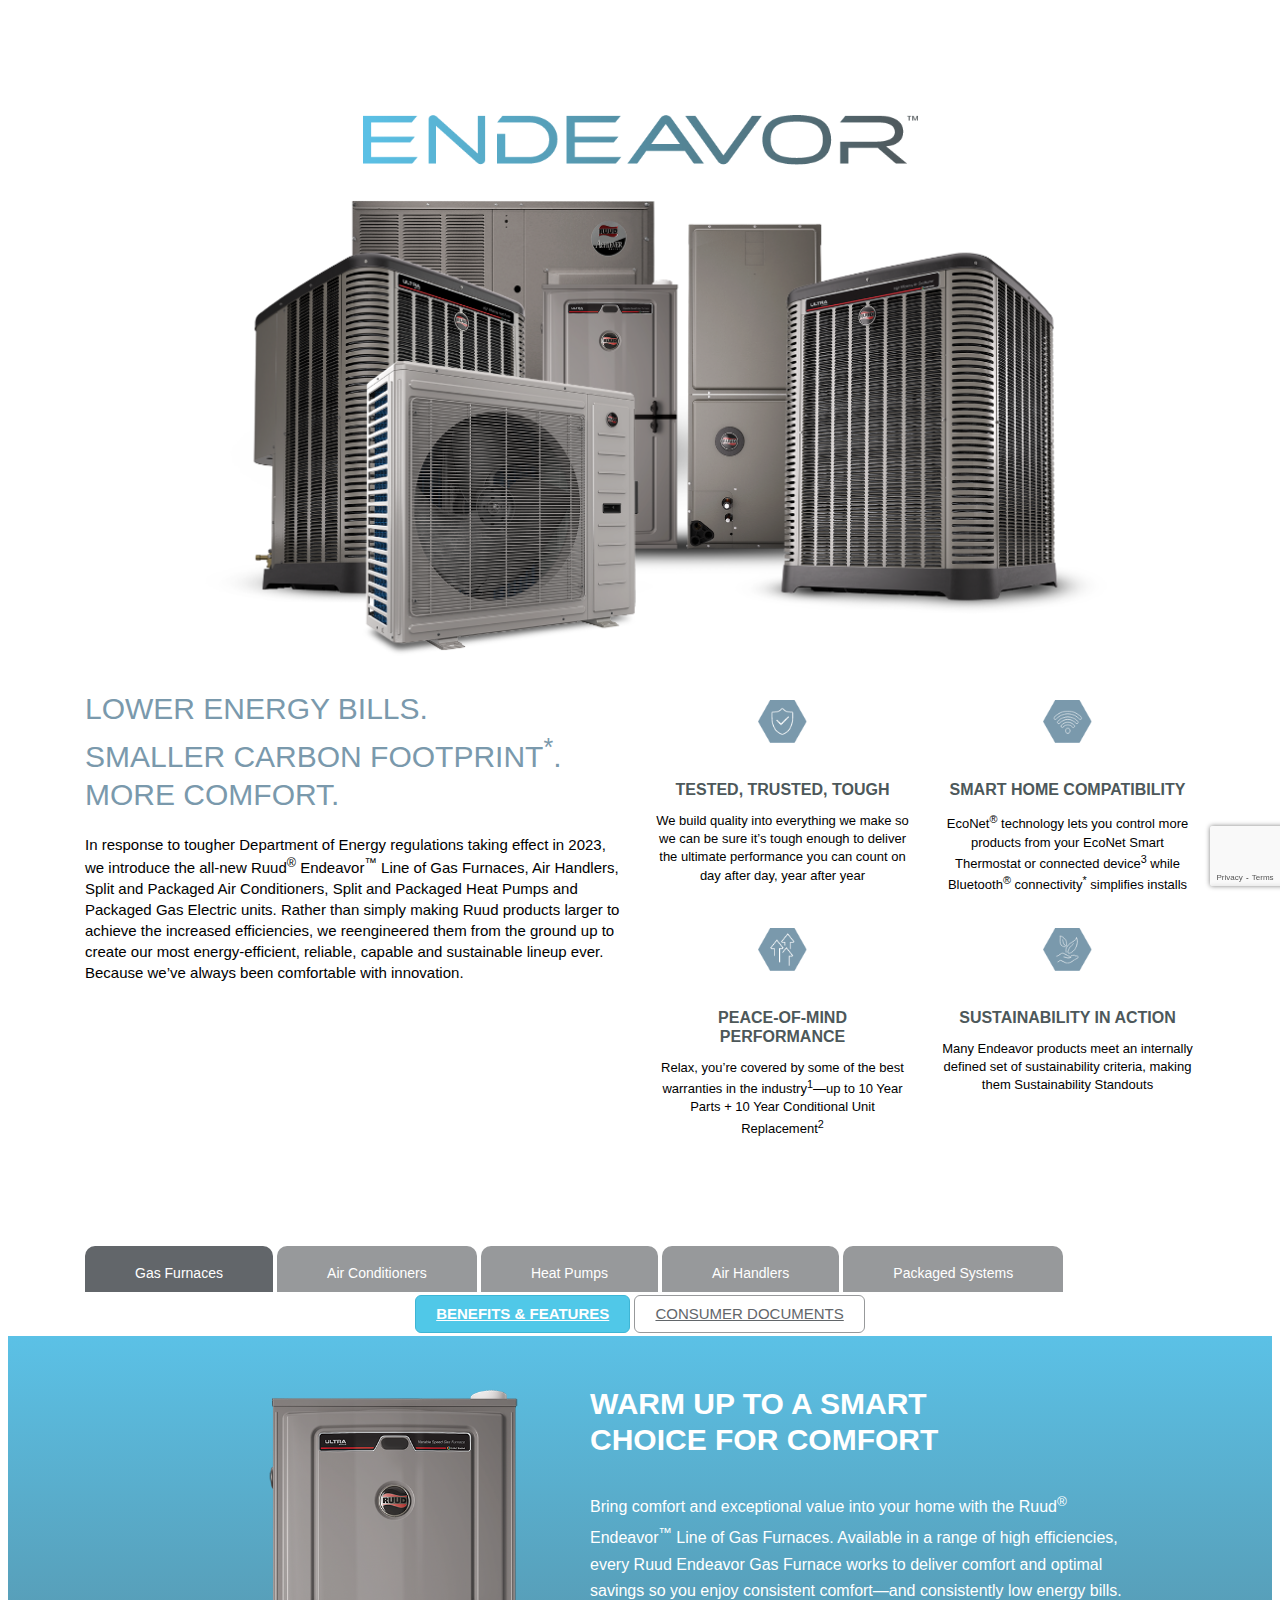
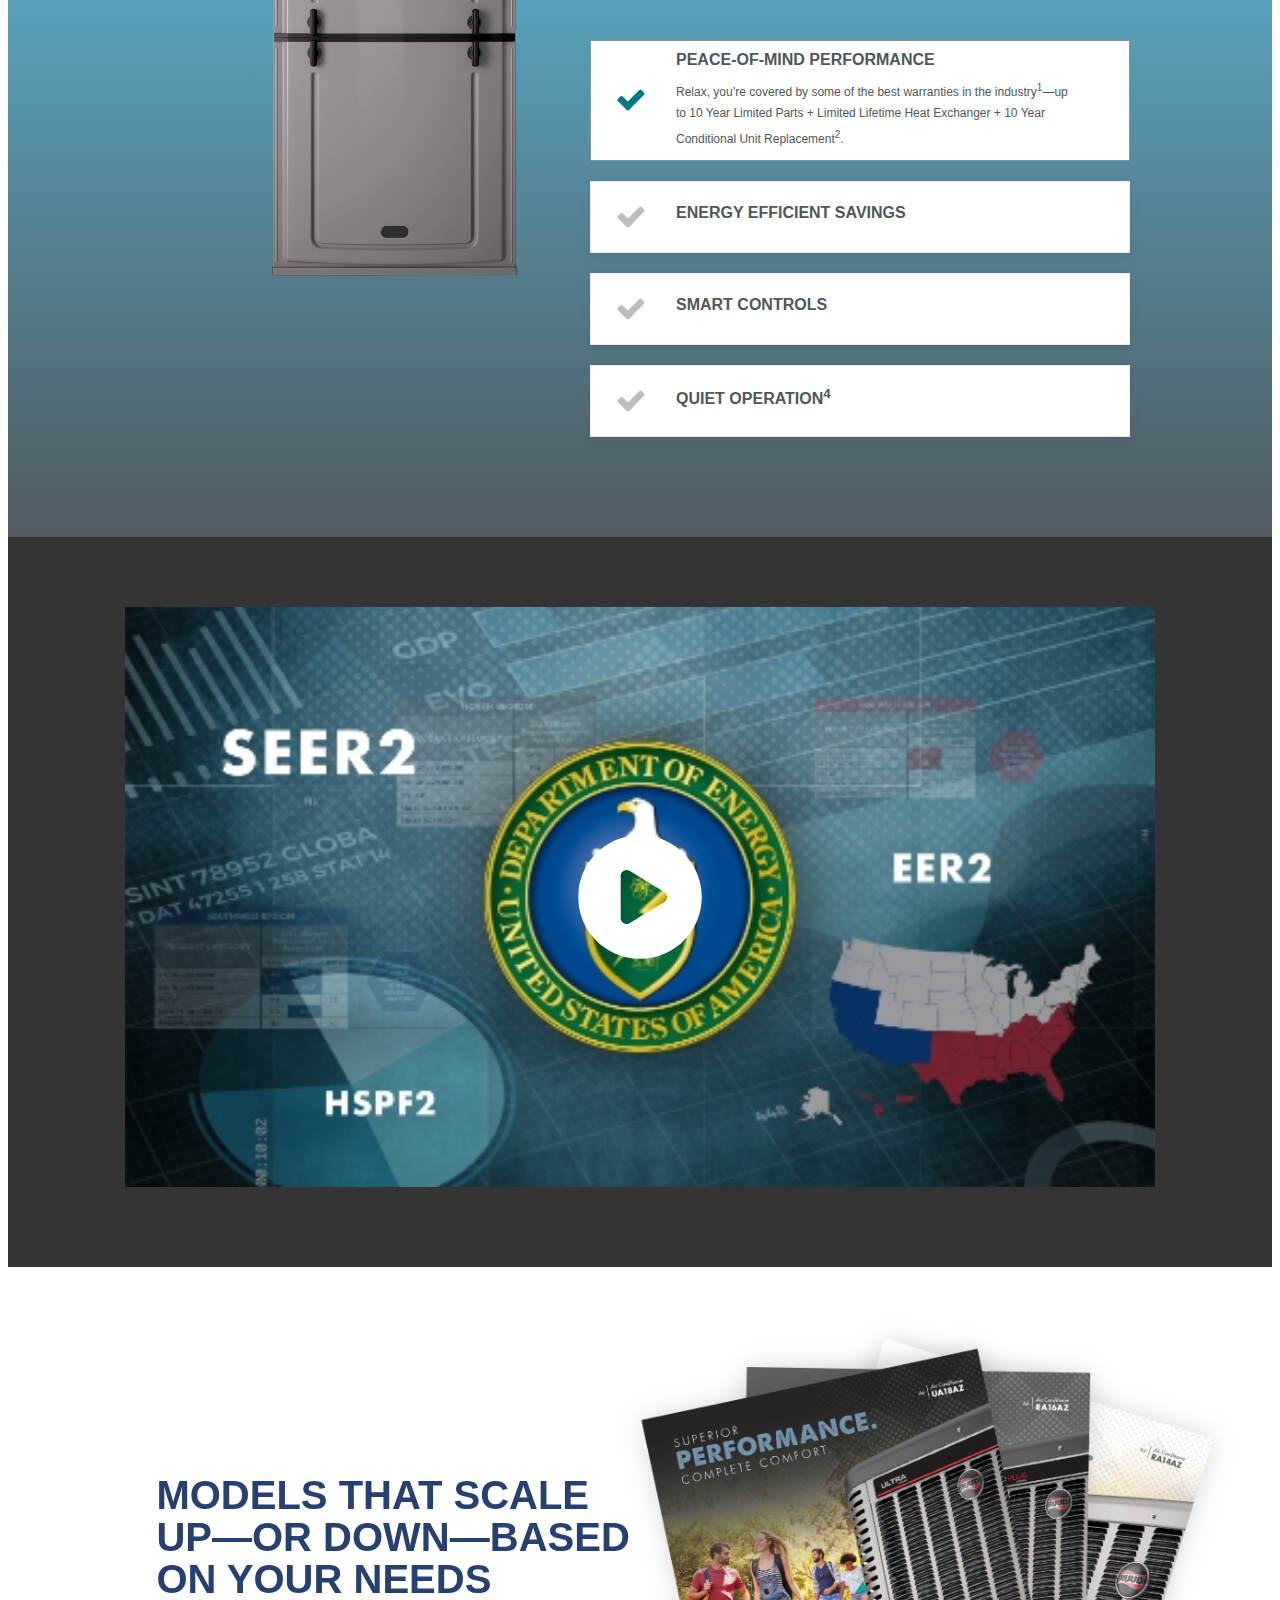
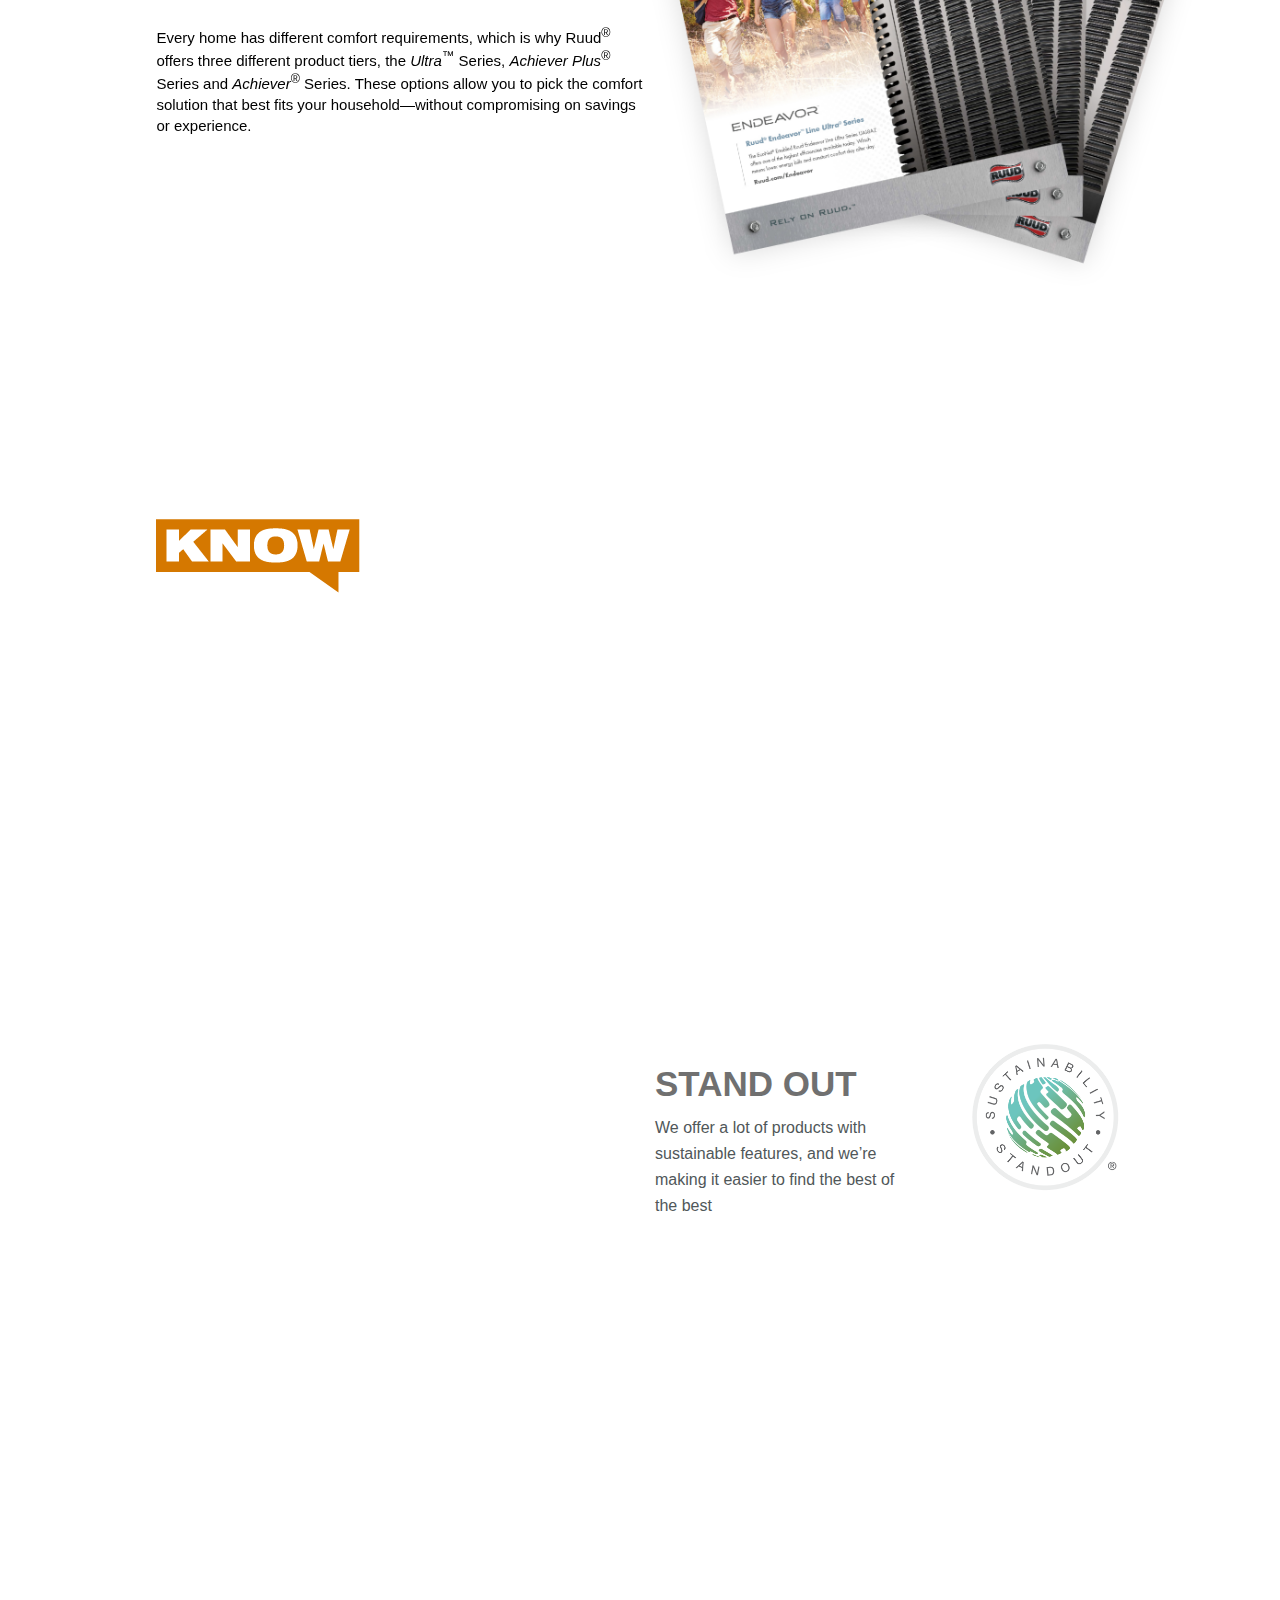
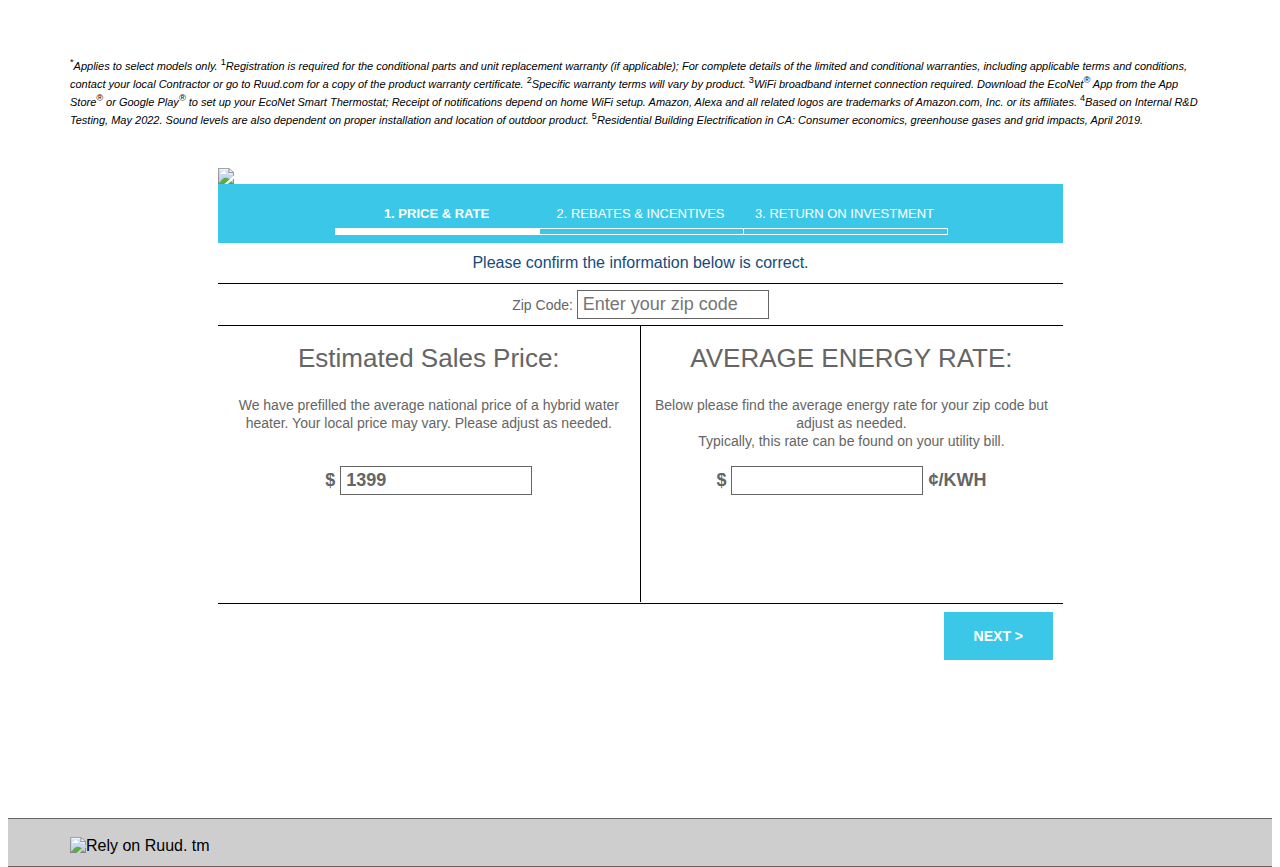
==== index.html @ ccd509d5 "refactor for github pages to render" ====
<!DOCTYPE html>
<html class="js svgclippaths webp webp-alpha webp-animation webp-lossless" lang="en-US"><head><meta http-equiv="Content-Type" content="text/html; charset=UTF-8"><meta http-equiv="origin-trial" content="[base64]">

<!--<link rel="dns-prefetch" href="https://media.rheem.com/">
<link rel="dns-prefetch" href="https://media.ruud.com/">-->
<link rel="stylesheet" id="wp-block-library-css" href="./Endeavor - Ruud_files/style.min.css" type="text/css" media="all">

<link rel="stylesheet" id="contact-form-7-css" href="./Endeavor - Ruud_files/styles.css" type="text/css" media="all">
<link rel="stylesheet" id="cf7_linkedlist-css" href="./Endeavor - Ruud_files/cf7-linkedlist.css" type="text/css" media="all">

<!--<link rel="stylesheet" id="ua-styles-css" href="./Endeavor - Ruud_files/ua-styles.css" type="text/css" media="all">-->
<!--<link rel="stylesheet" id="bootstrap-css" href="./Endeavor - Ruud_files/bootstrap.min.css" type="text/css" media="all">-->
<link rel="stylesheet" id="base-style-css" href="./Endeavor - Ruud_files/style(1).min.css" type="text/css" media="all">
<link rel="stylesheet" id="font-awesome-css" href="./Endeavor - Ruud_files/font-awesome.min.css" type="text/css" media="all">
<link rel="stylesheet" id="base-theme-css" href="./Endeavor - Ruud_files/theme.css" type="text/css" media="all">
<link rel="stylesheet" id="cf7cf-style-css" href="./Endeavor - Ruud_files/style.css" type="text/css" media="all">
<script async="" src="./Endeavor - Ruud_files/fbevents.js"></script><script type="text/javascript" async="" src="./Endeavor - Ruud_files/recaptcha__en.js" crossorigin="anonymous" integrity="sha384-0lJkOVHDy3ItYlCbUoEzThjP3hLhLYfEFPAkVOCxnJpb5K9Fllso+S8TRBILcfPo"></script><script async="" src="./Endeavor - Ruud_files/events.js"></script><script async="" src="./Endeavor - Ruud_files/roundtrip.js"></script><script type="text/javascript" async="" src="./Endeavor - Ruud_files/js"></script><script type="text/javascript" async="" src="./Endeavor - Ruud_files/user-activity.js"></script><script src="./Endeavor - Ruud_files/rules-p-HRtt02VLnRu_x.js" async=""></script><script src="./Endeavor - Ruud_files/quant.js" async="" type="text/javascript"></script><script async="" src="./Endeavor - Ruud_files/gtm.js"></script><script type="text/javascript" src="./Endeavor - Ruud_files/jquery-3.5.1.min.js" id="jquery-js"></script>

<script type="text/javascript" src="./Endeavor - Ruud_files/cf7-linkedlist.js" id="cf7_linkedlist-js"></script>
<script type="text/javascript" src="./Endeavor - Ruud_files/main.js" id="/main.js-js"></script> 

		<style type="text/css" id="wp-custom-css">
			/*
You can add your own CSS here.

Click the help icon above to learn more.
*/

.thumbnail-image.active img{
    max-width: 572px;
}
.thumbnail-video-link{
 height: 64px;
}

.thumbnail-image-link,
.thumbnail-video-link{
   height: 64px; 
    width: 64px; 
    position: relative;
}
.thumbnail-image-link img,
.thumbnail-video-link img{
    max-height: 100%;  
    max-width: 100%; 
    width: auto;
    height: auto;
    position: absolute;  
    top: 0;  
    bottom: 0;  
    left: 0;  
    right: 0;  
    margin: auto !important;

}

.thumbnail-video-link img:first-child{
z-index: 99
}

.modal-content{
padding: 10px !important;
}

.modal-content .clctr .btn-primary{
margin-bottom: 10px;
}		</style>


<body class="page-template page-template-pages page-template-template-content-only page-template-pagestemplate-content-only-php page page-id-5701 site-id-2">

<div id="wrapper">

    <script type="text/javascript" src="./Endeavor - Ruud_files/jquery-1.11.3.min.js" id="jquery-js"></script>
    <script src="./Endeavor - Ruud_files/owl.carousel.min.js"></script>
    <link media="all" rel="stylesheet" type="text/css" href="./Endeavor - Ruud_files/jquery.fancybox.css">
    <link media="all" rel="stylesheet" type="text/css" href="./Endeavor - Ruud_files/jquery.bxslider.css">
    <link media="all" rel="stylesheet" type="text/css" href="./Endeavor - Ruud_files/bootstrap-grid.min.css">
    <link rel="preconnect" href="https://fonts.googleapis.com/">
    <link rel="preconnect" href="https://fonts.gstatic.com/" crossorigin="">
    <link href="./Endeavor - Ruud_files/css2" rel="stylesheet">
    <link rel="stylesheet" href="./Endeavor - Ruud_files/jquery-ui.css">
    <script src="./Endeavor - Ruud_files/jquery-ui.js"></script>
    <script src="./Endeavor - Ruud_files/jquery.fancybox.min.js"></script>
    <script src="./Endeavor - Ruud_files/jquery.bxslider.min.js"></script>
    <script src="./Endeavor - Ruud_files/jquery.validate.min.js"></script>
    <script src="./Endeavor - Ruud_files/validation-rules.js"></script>
    <script src="./Endeavor - Ruud_files/jquery.fitvids.min.js"></script>
    <script>
       $(document).ready(function() {
         $('.tabsection .submenu').on('click', function(){
         $(this).next().slideToggle();
       return false;
     });



if ($(".video-container")[0]) {
$('.video-container').each(function() {
                   $(this).fitVids();
});
               }


               $("#proterratabs .rheem-tablinks").on('click', function() {
console.log("clicked tab");
                 var curTab = $("#proterratabs .rheem-tablinks.active");
                 var curTabContent = $("#proterratabs .rheemtabcontentpane.active");
                 var tabID = $(this).attr('id');
                 curTab.removeClass('active');
                 curTabContent.removeClass('active');
                 $('#content-' + tabID).addClass('active');
                 $(this).addClass('active');
                 var t = $(this).parent().find(".active").html();
                 $('.mobiletitle').html(t);

                 var green = $(this).hasClass("a1") || $(this).hasClass("a1") || $(this).hasClass("a2") || $(this).hasClass("a3") || $(this).hasClass("a4") || $(this).hasClass("a5");
                 var greenTheme = $('#proterratabs').hasClass("green-theme");
                 if (green == false) {
                   $('#proterratabs').addClass('green-theme');
}

else if (greenTheme == true) {
$('#proterratabs').removeClass('green-theme');
}

else {
}

return false;
});

               $('.innertabnav a').on('click', function() {
var $innerselected = $(this).attr('href');
                 $(this).parent().siblings().find("a.active").removeClass('active');
                 $(this).addClass('active');
                 $(this).parent().parent().next().find('.active').removeClass('active');
                 $(this).parent().parent().next().find($innerselected).addClass('active');
                 return false;
});

       $('#inner2 .panetitle').each( function() {
$(this).on('click', function(){
               var curPane = $('#inner2 .panetitle.open');
               var selPane = $(this);
               if ( selPane == curPane ) {
                   $(this).toggleClass('open');
}

else {
$(this).parent().find('.panetitle.open').removeClass('open');
                   $(this).addClass('open');
}
           });
       });


               //toggle the first panel open on each instance
               $('.panellist.clickable').each(function() {
$(this).find('li:first').addClass('active');
});

               $('.panellist.clickable .panel').click(function() {
$(this).siblings().removeClass('active');
                 $(this).toggleClass('active');
});

               $('#unmatched #support1').addClass('active');
               $('#plugplay #support1').addClass('active');
               $('#moresavings #support1').addClass('active');

               $('#unmatched .panellist li').on('click', function() {
$('#unmatched #baseimage').find('.active').removeClass('active');
                 var clickedon = $(this).attr('id');
                 if (clickedon == 'card1') {
                   $('#unmatched #support1').addClass('active');
}

if (clickedon == 'card3') {
$('#unmatched #support3').addClass('active');
}

if (clickedon == 'card4') {
$('#unmatched #support4').addClass('active');
}

if (clickedon == 'card5') {
$('#unmatched #support5').addClass('active');
}

if (clickedon == 'card7') {
$('#unmatched #support7').addClass('active');
}

if (clickedon == 'card9') {
$('#unmatched #support9').addClass('active');
}

if (clickedon == 'card11') {
$('#unmatched #support11').addClass('active');
}

               });

               $('#plugplay .panellist li').on('click', function() {
$('#plugplay #baseimage').find('.active').removeClass('active');
                 var clickedon = $(this).attr('id');
                 if (clickedon == 'card1') {
                   $('#plugplay #support1').addClass('active');
}

if (clickedon == 'card2') {
$('#plugplay #support2').addClass('active');
}

if (clickedon == 'card5') {
$('#plugplay #support5').addClass('active');
}

if (clickedon == 'card6') {
$('#plugplay #support6').addClass('active');
}

if (clickedon == 'card8') {
$('#plugplay #support8').addClass('active');
}

if (clickedon == 'card9') {
$('#plugplay #support9').addClass('active');
}

if (clickedon == 'card10') {
$('#plugplay #support10').addClass('active');
}

               });

               $('#moresavings .panellist li').on('click', function() {
$('#moresavings #baseimage').find('.active').removeClass('active');
                 var clickedon = $(this).attr('id');
                 if (clickedon == 'card1') {
                   $('#moresavings #support1').addClass('active');
}

if (clickedon == 'card2') {
$('#moresavings #support2').addClass('active');
}

if (clickedon == 'card6') {
$('#moresavings #support6').addClass('active');
}

if (clickedon == 'card7') {
$('#moresavings #support7').addClass('active');
}

if (clickedon == 'card9') {
$('#moresavings #support9').addClass('active');
}

if (clickedon == 'card11') {
$('#moresavings #support11').addClass('active');
}

if (clickedon == 'card12') {
$('#moresavings #support12').addClass('active');
}

if (clickedon == 'card13') {
$('#moresavings #support13').addClass('active');
}

               });

var owl = $('#knowledge .owl-carousel');
               owl.owlCarousel( {
animateOut: 'fadeOut',
                 animateIn: 'fadeIn',
                 center: true,
                 items: 1,
                 loop: false,
                 margin: 0,
                 dots: false,
                 nav: true,
                 mouseDrag: false
});

               $(".calc").dialog( {
dialogClass: "pi-calcmodal",
                 autoOpen: false,
                 width: 850,
                 height: 702,
                 show: {
                   duration: 300
},
hide: {
duration: 300
}
               });

               $('.openCalc').click(function() {
$('.calc').dialog('open');
                 $('.pi-calcmodal .ui-dialog-titlebar').hide();
                 $('.pi-calcmodal').css('z-index', '19999');
                 $('.modalBackground2').css('display', 'block');
                 $('.modalBackground2').css('z-index', '19998');
                 $('.ui-dialog').css('position', 'fixed');
                 $('.ui-dialog').css('top', '10%');
                 $('body').css('overflow', 'hidden');
                 $('body').css('height', '100%');
                 return false;
});

               $('.pi-calcmodal .pi-close-btn').click(function() {
$('.calc').dialog('close');
                 $('.modalBackground2').css('z-index', '120');
                 $('.modalBackground2').css('display', 'none');
                 $('body').css('overflow', 'visible');
                 $('body').css('height', 'inherit');
});
       });


    </script>
    <!-- START COPY -->
    <style>

    .panellist.clickable .panel.active .panelcontentholder span.inchmark, .panellist.clickable .panel.active .panelcontentholder span.inchmarks{display:inline!important;}
    .inchmark:after, .inchmarks:after{content:'\0022';}

       .fluid-width-video-wrapper {
width: 100%;
position: relative;
padding: 0;
}

.fluid-width-video-wrapper iframe, .fluid-width-video-wrapper object, .fluid-width-video-wrapper embed {
position: absolute;
top: 0;
left: 0;
width: 100%;
height: 100%;
}

.top-visual {
background: url(https://media.ruud.com/wp-content/uploads/sites/2/2022/09/Ruud_Endeavor_BG_2.png) no-repeat top right;
background-size: cover;
min-height: 375px;
overflow: visible !important;
}

.img-pattern {
position: absolute;
width: 100%;
height: 100%;
top: 0;
left: 0;
opacity: .1;
background: url(https://media.ruud.com/wp-content/uploads/sites/2/2022/09/Pattern_BG.png) no-repeat top left;
background-size: cover;
}

.top-visual .container {
position: relative;
}

.endeavor-logo {
margin: 0 auto;
display: block;
width: 50%;
}

.hero-image {
position: absolute;
width: 80%;
margin-left: 10%;
}

#steel-plate {
background: url(https://media.ruud.com/wp-content/uploads/sites/2/2022/09/steel_bg.png) no-repeat top left;
min-height: 302px;
background-size: contain;
padding: 70px 120px;
margin-top: 40px;
}

#steel-plate h2 {
font-family: "a_love_of_thunder", Arial, Helvetica, sans-serif;
text-align: center;
font-size: 40px;
line-height: 46px;
color: #343434;
margin-top: 5px;
}

#divider {
background: url(https://media.ruud.com/wp-content/uploads/sites/2/2020/04/ruudhybriddivider.jpg);
background-size: cover;
height: 11px;
}

#introsection {
padding: 200px 0 0;
       /*background: url(https://media.ruud.com/wp-content/uploads/sites/2/2020/04/ruudhybridintroback.jpg);*/
background-size: cover;
font-size: 15px;
line-height: 1.4;
}

#introsection h1 {
color: #7A99AC !important;
font-size: 30px;
line-height: 38px;
font-family: "a_love_of_thunder", Arial, Helvetica, sans-serif;
margin-top: 30px;
margin-bottom: 20px;
}

#introsection .block {
text-align: center;
padding-bottom: 20px;
font-size: 13px;
}

#introsection .block .img-block {
height: 80px;
}

#introsection .block .img-block img {
max-width: 50px;
}

#introsection .block h4 {
font-family: 'Roboto', sans-serif;
font-size: 16px;
font-weight: 700;
}

#introsection .blockrow {
margin-top: 40px;
}

#introsection .caption {
display: block;
font-size: 13px;
font-style: italic;
margin-top: 30px;
}

.submenu.btn {
display: block;
width: 100%;
}

@media only screen and (min-width: 768px) {
.submenu.btn {
display: none;
}
       }

#proterratabs {
background-position-y: 45px;
background-repeat: no-repeat;
position: relative;
padding-bottom: 45px;
}

#proterratabs .rheem-tab {
border-bottom-color: #EBF1F5;
}

#proterratabs .rheem-tablinks {
background-color: #97999B;
color: #fff;
border-top-left-radius: 10px;
border-top-right-radius: 10px;
font-size: 14px;
padding: 20px 50px 10px;
line-height: 1;
}

#proterratabs .rheem-tablinks:hover {
opacity: .8;
}

#proterratabs .rheem-tablinks img {
max-width: 150px;
display: inline-block;
vertical-align: middle;
margin-right: 10px;
margin-top: -2px;
}

#proterratabs .rheem-tablinks.active {
border-bottom: 2px solid transparent;
background-color: #62666A;
}

#proterratabs .rheem-tablinks.active:hover {
opacity: 1;
}
       /*#vantixtabs .rheem-tablinks.a2.active, #vantixtabs .vantix-tablinks.a3.active {background-color: #5F7F2C;}*/
#proterratabs .rheemtabcontentpane {
padding-top: 0px;
}

#proterratabs .innertabnav {
display: block;
width: 100%;
text-align: center;
line-height: 36px;
margin-block-end: 0;
margin-block-start: 0;
padding:0px;
}

#proterratabs:before {
content: "";
position: absolute;
top: 0;
left: 0;
width: 100%;
height: 45px;
background-image: url(https://media.ruud.com/wp-content/uploads/sites/2/2020/02/ruud-solution-back.jpg);
background-size: cover;
z-index: 0;
}

#proterratabs .innertabnav li a.active, #vantixtabs .innertabnav li a:hover {
color: #50c8e8 !important;
}

#proterratabs .innertabnav li {
display: inline-block;
vertical-align: middle;
margin-left: 0px;
margin-right: 0px;
padding: 3px 0;
}

#proterratabs .innertabnav li a {
display: block;
text-transform: uppercase;
color: #62666A;
width: 100%;
padding: 0 20px;
border-radius: 6px;
border: 1px solid #97999B;
background: #FFF;
}

#proterratabs .innertabnav li a.active {
color: #FFF !important;
font-weight: bold;
background-color: #50c8e8;
border: 1px solid #3eb5d4;
}

.tabsection {
margin-top: -45px;
}

.innertab .rightside .panel h2 {
font-family: 'Open Sans', sans-serif;
font-weight: 700;
font-size: 30px;
line-height: 36px;
color: #FFF;
}

.innertab .rightside .panel p {
color: #FFF;
padding-top: 15px;
padding-bottom: 30px;
font-family: 'Open Sans', sans-serif;
font-weight: 300;
font-size: 16px;
line-height: 26px;
}

.panellist .panelcontent .panelcontentholder p {
color: #4d585a;
font-size: 12px;
line-height: 21px;
padding-top: 0;
padding-bottom: 0;
}

.rheem-tab {
display: none;
}

.rheem-tab button {
font-family: RheemSansBold,Helvetica,Arial,sans-serif;
color: #97999b;
background-color: transparent;
border-top: none;
border-right: none;
border-left: none;
border-bottom: 2px solid transparent;
outline: 0;
padding: 14px 16px;
font-size: 17px;
border-radius: 0;
display: block;
width: 100%;
}

.tabsection .mobiletitle {
display: block;
margin: 0;
padding: 20px 15px 0;
border-bottom: 1px solid #ccc;
color:#fff;
}

.rheemtabcontents .rheemtabcontentpane.active {
display: block;
}

.innertabwrapper {
padding-top: 50px;
}

.submenu.btn {
display: block;
width: 100%;
}

@media only screen and (min-width: 768px) {
.rheem-tab {
display: inline!important;
}

.rheem-tab button {
display: inline-block;
width: auto;
}

.tabsection .mobiletitle {
display: none!important;
}

.submenu.btn {
display: none;
}
       }

#proterratabs.lazy-background.visible {
position: relative;
overflow: visible;
margin-top: 120px;
padding-bottom: 60px;
background-image: linear-gradient(180deg, rgba(91,193,230,1) 0%, rgba(80,86,89,1) 100%);
background-size: contain;
}

@media (max-width: 1924px) {
#proterratabs.lazy-background.visible {
  background-size: auto !important;
}
       }

#proterratabs.lazy-background.visible.green-theme {
  background-image: linear-gradient(180deg, rgba(79,134,142,1) 0%, rgba(80,86,89,1) 100%);
}

.texture {
  position: absolute;
  top: 45px;
  left: 0;
  width: 100%;
  height: calc(100% - 45px);
  opacity: .2;
  overflow: hidden;
  z-index: 0;
  background-size: cover;
}

.texture img {
  width: 100%;
  height: auto;
}

.rheemtabcontents .rheemtabcontentpane {
  display: none;
  padding: 20px 15px;
  border: none;
}

@media (max-width: 768px) {
  #proterratabs .innertabnav {
    display: flex;
    width: 100%;
    text-align: center;
    line-height: 45px;
  }

  #proterratabs .innertabnav li {
    display: inline-block;
    vertical-align: middle;
    margin-left: 0;
    margin-right: 20px;
  }

  #proterratabs .innertabnav li a {
    color: #FFF;
  }

  #proterratabs .innertabnav li a.active, #proterratabs .innertabnav li a:hover {
    color: #50c8e8;
    text-decoration: none;
  }
}

#proterratabs.green-theme .innertabnav li a.active, #proterratabs .innertabnav li a:hover {
  color: #50c8e8;
}

.innertab {
  display: none;
}
       /*.innertab .col-8 {min-height: 750px;}*/
.innertab.active {
  display: block;
}

.innertabwrapper {
  padding-top: 50px;
}

.tabheader {
  color: #fff;
  border-bottom: 1px solid #D1D1D1;
  margin-top: 20px;
  margin-bottom: 20px;
}

.tabheader h3 {
  color: #264072;
}

.accordion .panetitle {
  position: relative;
  padding: 0px 0px 0px 0px;
  border-bottom: none;
  margin-bottom: 0px;
}

.accordion .panetitle h4 {
  color: #264072;
  font-size: 16px;
  margin-left: 20px;
}

.accordion .panetitle:after {
  display: none;
}

.accordion .panetitle:before {
  -webkit-transition: all 300ms ease;
  -moz-transition: all 300ms ease;
  transition: all 300ms ease;
  content: "";
  font-family: FontAwesome;
  color: #fff;
  position: absolute;
  top: -10px;
  left: 0px;
  font-size: 20px;
  line-height: 35px;
}

.accordion .panetitle.open:before {
  -ms-transform: rotate(180deg);
  -webkit-transform: rotate(180deg);
  transform: rotate(180deg);
}

.accordion .panecontent {
  display: none;
}

.accordion .panetitle.open .panecontent {
  display: block !important;
}

.accordion .panecontent {
  padding-top: 0px;
  padding-bottom: 0px;
  margin-bottom: 30px;
  color: #fff;
}

.accordion .panecontent h4 {
  color: #264072;
  font-size: 16px;
  margin-top: 20px;
  margin-bottom: 10px;
}

.accordion .panecontent ul {
  padding-left: 20px;
}

.accordion .panecontent li {
  display: flex;
  width: 100%;
  line-height: 50px;
  align-items: center;
  padding: 4px 5px;
  margin-bottom: 2px;
  background-color: rgba(255,255,255,.1);
}

.accordion .panecontent li:nth-of-type(odd) {
  background-color: rgba(255,255,255,.2);
}

.accordion .panecontent li:hover {
  background-color: rgba(255,255,255,.4);
}

.accordion .panecontent img {
  width: 24px;
  height: 24px;
  margin-right: 10px;
}

.accordion .panecontent li span {
  display: block;
  width: 70%;
  height: 50px;
}

.accordion .panecontent li a {
  display: block;
  float: right;
  width: 20%;
  height: 50px;
  color: #264072;
  text-align: right;
}

#inner2 .accordion {
       /*max-height: 600px;*/
  overflow: auto;
}

#baseimage {
  float: right;
  margin-right: 40px;
  display: block;
  position: relative;
  transform-origin: center top;
}

#baseimage .supportimage {
  position: absolute;
  display: none;
}

#baseimage .supportimage.active {
  display: block;
}

#baseimage-ah {
  display: block;
  text-align: center;
}

#baseimage-ah .supportimage {
  position: absolute;
  display: none;
}

#baseimage-ah .supportimage.active {
  display: block;
}

#baseimage-ps {
  display: block;
  text-align: center;
}

#baseimage-ps .supportimage {
  position: absolute;
  display: none;
}

#baseimage-ps .supportimage.active {
  display: block;
}

#noboostbaseimage {
  display: block;
  text-align: center;
}

#noboostbaseimage .supportimage {
  position: absolute;
  display: none;
}

#noboostbaseimage .supportimage.active {
  display: block;
}

#noboostbaseimage {
  display: block;
  text-align: center;
}

#noboostbaseimage .supportimage {
  position: absolute;
  display: none;
}

#noboostbaseimage .supportimage.active {
  display: block;
}

#support1, #support4, #support5 {
  bottom: 225px;
  left: 40px;
}

#support3, #support7 {
  bottom: 150px;
  left: 60px;
}

#support2 {
  bottom: 150px;
  left: 35px;
}

#support6 {
  bottom: 95px;
  left: 5px;
}

#baseimage #support1, #baseimage #support4, #baseimage #support5 {
  bottom: 185px;
  left: 40px;
}

#baseimage #support3, #baseimage #support7 {
  bottom: 110px;
  left: 60px;
}

#baseimage #support2 {
  bottom: 110px;
  left: 35px;
}

#baseimage #support6 {
  bottom: 55px;
  left: 5px;
}

.orange-bg {
  background-color: #D57800 !important;
  border-color: #D57800;
}

.green-bg {
  background-color: #827A04 !important;
}

#DYK {
  background-image: url(https://media.ruud.com/wp-content/uploads/sites/2/2020/02/ruud-solution-back.jpg);
  background-size: cover;
  color: #fff;
  font-size: 20px;
  line-height: 1.3;
  padding-bottom: 40px;
}

#DYK h2 {
  font-family: 'Roboto', sans-serif;
  font-size: 40px;
  color: #fff;
  margin-top: 50px;
  margin-bottom: 20px;
  font-weight: 700;
}

#DYK p {
  font-family: 'Roboto', sans-serif;
  font-weight: 400;
  font-size: 28px;
  padding-right: 10%;
  padding-bottom: 40px;
}

#DYK img {
  display: none;
  margin: 0 auto;
}

#easyrow {
  position: relative;
}

#easyrow .container {
  position: relative;
  z-index: 1;
}

#easyrow {
  background: url('https://media.ruud.com/media/uploads/iat/sites/36/2022/08/vent_background.jpg');
  background-position: top center;
  background-size: cover;
  width: 100%;
  height: auto;
       /*min-height: 840px;*/
}

#endeavor-broch .imagewrapper {
  margin-left: -150px;
}

#endeavor-broch .imagewrapper img {
  max-width: 110%;
  height: auto;
  margin: 5% -20px 0 0;
  display: block;
}

#easy {
  background-color: transparent;
  text-align: left;
  padding: 80px 11.25%;
  border-radius: 10px;
  margin: 20% 0;
}

#easy h2 {
  font-size: 40px;
  line-height: 42px;
  color: #264072;
  padding-bottom: 10px;
}

#bottompromos {
  font-size: 13px;
}

#bottompromos .promorow .rightside .panel, #bottompromos .promorow .leftside .panel {
  height: 548px;
  background-repeat: no-repeat;
  border-radius: 10px;
}

#bottompromos .promorow .rightside .panel .wrap {
  padding: 60px 40px 100px 40px;
  text-align: center;
}

#bottompromos .promorow .rightside .panel .wrap p,
       #fullPanel .panel .wrap p {
  font-family: 'Open Sans', sans-serif;
  font-weight: 300;
  color: #505759;
  font-size: 16px;
  line-height: 26px;
  text-align: left;
  width: 50%;
  margin: 0 0 30px;
}

#bottompromos .promorow .rightside .panel .wrap h2,
       #addsavings #fullPanel h2 {
  font-family: 'Open Sans', sans-serif;
  font-weight: 300;
  color: #FFF;
  font-size: 35px;
  margin-top: 24px;
  margin-bottom: 15px;
  text-align: left;
  text-transform: uppercase;
}

#bottompromos .promorow .rightside .panel .wrap h2 strong,
       #fullPanel .panel .wrap h2 strong {
  display: inline-block;
  font-family: 'Open Sans', sans-serif;
  font-weight: 700;
  color: #fff;
  margin-top: 5px;
}

#bottompromos .promorow .leftside .panel .wrap {
  padding: 80px 40px 100px 40px;
  text-align: center;
}

#bottompromos .promorow .rightside .panel .wrap p {
  width: 55%;
  margin: 20px 0 0;
}

#bottompromos .promorow .leftside .panel .wrap p {
  font-family: 'Open Sans', sans-serif;
  font-weight: 300;
  color: #FFF;
  font-size: 16px;
  line-height: 26px;
  text-align: center;
  width: 100%;
  margin: 0 0 30px;
}

#bottompromos .promorow .leftside .panel .wrap h2 {
  font-family: "a_love_of_thunder", Arial, Helvetica, sans-serif;
  color: #FFF;
  font-size: 28px;
  margin-top: 20px;
}

#bottompromos .btn.btn-primary {
  font-family: 'Open Sans', sans-serif;
  font-weight: 700;
  font-size: 13px;
  line-height: 26px;
  color: #FFF;
  text-transform: uppercase;
  margin-top: 20px;
  background: #505759;
  border-color: #505759;
  width: 140px;
  height: 32px;
  border-radius: 5px;
  display: block;
  text-align: center;
  padding: 3px 10px;
}

#unmatched, #moresavings {
  padding: 100px 0px;
  background: rgb(1, 185, 199);
  background: linear-gradient(0deg, rgba(1, 185, 199, 1) 0%, rgba(56, 217, 228, 1) 30%, rgba(1, 122, 136, 1) 100%);
}

#plugplay {
  padding: 100px 0px;
  background: rgb(128, 237, 252);
}

#unmatched .leftside, #moresavings.leftside {
  text-align: center;
}

#plugplay .rightside {
  text-align: right;
}

#unmatched .rightside, #plugplay .leftside, #moresavings .rightside {
  color: #fff;
}

#unmatched .rightside h2, #plugplay .leftside h2, #moresavings .rightside h2 {
  color: #fff;
  font-size: 40px;
  line-height: 1;
}

.panellist li {
  background-color: #fff;
  color: #63666a;
  padding: 10px 15px;
}
.panel img{
  max-width: 100%;
  height: auto;
}

.panellist .panel .panelcontent h5 {
  margin-bottom: 0px;
}

.panellist .panel p {
  margin-top: 8px;
}

#baseimage {
  display: inline-block;
  position: relative;
}

#baseimage .supportimage {
  position: absolute;
  display: none;
}

#baseimage .supportimage.active {
  display: block;
}

#unmatched #support1,
       #unmatched #support3,
       #unmatched #support7 {
  bottom: 150px;
  left: -70px;
}

#unmatched #support4,
       #unmatched #support5,
       #unmatched #support9,
       #unmatched #support11 {
  bottom: -30px;
  left: -70px;
}

#plugplay #support1,
       #plugplay #support2,
       #plugplay #support8 {
  bottom: 150px;
  left: -70px;
}

#plugplay #support5,
       #plugplay #support6,
       #plugplay #support9,
       #plugplay #support10 {
  bottom: -30px;
  left: -70px;
}

#moresavings #support1,
       #moresavings #support2,
       #moresavings #support9,
       #moresavings #support11 {
  bottom: 150px;
  left: -70px;
}

#moresavings #support6,
       #moresavings #support7,
       #moresavings #support12,
       #moresavings #support13 {
  bottom: -30px;
  left: -70px;
}
       /*      PANELS & CARDS CSS      */
.panel {
  position: relative;
  margin-bottom: 30px;
  background-color: transparent;
  border: none;
  -webkit-box-shadow: none;
  box-shadow: none;
}

.panel.defaultpad {
  padding: 90px 40px 20px 40px;
}

@media only screen and (min-width: 1200px) {
  .panel {
    margin-bottom: 0px;
  }
}

.panel ol {
  list-style: none;
  counter-reset: li;
  padding-left: 10px;
}

.panel ol li {
  counter-increment: li;
  padding-bottom: 24px;
}

.panel ol li:before {
  content: "."counter(li);
  color: #e70033;
  display: inline-block;
  width: 1em;
  margin-left: -1.5em;
  margin-right: 0.5em;
  text-align: right;
  direction: rtl;
}

.panel ol li ol li {
  padding-bottom: 0px;
}

.panel ol li ol li:before {
  content: "."counter(li, lower-roman);
  margin-left: -1em;
}

.panel ul {
  list-style: none;
}

.panel ul li {
  padding-bottom: 24px;
}

.panel ul li:before {
  content: '\2022';
  color: #e70033;
  display: inline-block;
  width: 1em;
  margin-left: -1em;
}

.panel ul li ul li {
  padding-bottom: 0px;
}

.panel ul li ul li:before {
  content: ' \25E6';
  color: #e70033;
  font-size: 23px;
  display: inline-block;
  vertical-align: bottom;
  width: 12px;
  margin-left: -10px;
  line-height: 18px;
}

.panel ul.list {
  list-style: none;
}

.panel ul.list li {
  padding-bottom: 0px;
}

.panel ul.list li:before {
  display: none;
}

.panellist {
  padding-left: 0px;
  counter-reset: section;
  list-style-type: none;
}

.panellist .panel {
  display: table;
  width: 100%;
  box-sizing: border-box;
  border: solid 1px #ebebec;
  padding: 10px 15px;
  margin-bottom: 20px;
  box-shadow: 0px 3px 10px 0px rgba(0, 0, 0, 0.08);
}

.panellist .panel:before {
  content: none;
}

.panellist .panel p {
  margin-bottom: 0px;
}

.panellist .panel .panelcontent {
  display: table-cell;
  vertical-align: middle;
  padding-left: 20px;
  padding-right: 40px;
}

.panellist .panel .panelcontent h5 {
  margin-bottom: 8px;
}

.panellist .panel .panelicon {
  width: 50px;
  display: table-cell;
  vertical-align: middle;
}

.panellist .panel .panelicon .iconholder {
  width: 50px;
  height: 50px;
  text-align: center;
}

.panellist.clickable .panel {
  cursor: pointer;
  -webkit-transition: all 300ms ease;
  -moz-transition: all 300ms ease;
  transition: all 300ms ease;
}

.panellist.clickable .panel:hover {
  -ms-transform: scale(1.05);
  -webkit-transform: scale(1.05);
  transform: scale(1.05);
}

.panellist.clickable .panel .panelcontentholder {
  -webkit-transition: opacity 300ms ease;
  -moz-transition: opacity 300ms ease;
  transition: opacity 300ms ease;
  -moz-transition-delay: 100ms;
  -webkit-transition-delay: 100ms;
  transition-delay: 100ms;
  opacity: 0;
  font-size: 13px;
}

.panellist.clickable .panel .panelcontentholder span {
  display: none;
}

.panellist.clickable .panel.active {
  box-shadow: none;
}

.panellist.clickable .panel.active:hover {
  cursor: default;
  -ms-transform: scale(1);
  -webkit-transform: scale(1);
  transform: scale(1);
}

.panellist.clickable .panel.active .panelcontentholder {
  opacity: 1;
}

.panellist.clickable .panel.active .panelcontentholder span {
  display: block;
}

.panellist.clickable.lightblue .panel.active {
  border-color: #7A99AC;
}

.panellist.checkmarks.lightblue svg {
  fill: #bdbdbd;
}

.panellist.clickable.checkmarks.lightblue .panel.active svg {
  fill: #007987;
}

.owl-carousel {
  -webkit-tap-highlight-color: transparent;
  position: relative;
  display: none;
  width: 100%;
  z-index: 1;
}

.owl-carousel .owl-item {
  -webkit-tap-highlight-color: transparent;
  position: relative;
}

.owl-carousel .owl-stage {
  position: relative;
  -ms-touch-action: pan-Y;
  -moz-backface-visibility: hidden;
}

.owl-carousel .owl-stage:after {
  content: ".";
  display: block;
  clear: both;
  visibility: hidden;
  line-height: 0;
  height: 0;
}

.owl-carousel .owl-stage-outer {
  position: relative;
  overflow: hidden;
  -webkit-transform: translate3d(0, 0, 0);
}

.owl-carousel .owl-item,
       .owl-carousel .owl-wrapper {
  -webkit-backface-visibility: hidden;
  -moz-backface-visibility: hidden;
  -ms-backface-visibility: hidden;
  -webkit-transform: translate3d(0, 0, 0);
  -moz-transform: translate3d(0, 0, 0);
  -ms-transform: translate3d(0, 0, 0);
}

.owl-carousel .owl-item {
  min-height: 1px;
  float: left;
  -webkit-backface-visibility: hidden;
  -webkit-touch-callout: none;
}

.owl-carousel .owl-item p {
  margin-bottom: 0px;
}

.owl-carousel .owl-item img {
  display: block;
}

.owl-carousel .owl-dots.disabled,
       .owl-carousel .owl-nav.disabled {
  display: none;
}

.no-js .owl-carousel {
  display: block;
}

.owl-carousel.owl-loaded {
  display: block;
}

.owl-carousel .owl-dot {
  cursor: pointer;
  cursor: hand;
  -webkit-user-select: none;
  -khtml-user-select: none;
  -moz-user-select: none;
  -ms-user-select: none;
  user-select: none;
}

.owl-carousel .owl-nav .owl-next,
       .owl-carousel .owl-nav .owl-prev {
  cursor: pointer;
  cursor: hand;
  -webkit-user-select: none;
  -khtml-user-select: none;
  -moz-user-select: none;
  -ms-user-select: none;
  user-select: none;
}

.owl-carousel.owl-loading {
  opacity: 0;
  display: block;
}

.owl-carousel.owl-hidden {
  opacity: 0;
}

.owl-carousel.owl-refresh .owl-item {
  visibility: hidden;
}

.owl-carousel.owl-drag .owl-item {
  -webkit-user-select: none;
  -moz-user-select: none;
  -ms-user-select: none;
  user-select: none;
}

.owl-carousel.owl-grab {
  cursor: move;
  cursor: grab;
}

.owl-carousel.owl-rtl {
  direction: rtl;
}

.owl-carousel.owl-rtl .owl-item {
  float: right;
}

.owl-carousel .animated {
  animation-duration: 1s;
  animation-fill-mode: both;
}

.owl-carousel .owl-animated-in {
  z-index: 0;
}

.owl-carousel .owl-animated-out {
  z-index: 1;
}

.owl-carousel .fadeOut {
  animation-name: fadeOut;
}

@keyframes fadeOut {
  0% {
    opacity: 1;
  }

  100% {
    opacity: 0;
  }
}

.owl-height {
  transition: height .5s ease-in-out;
}

.owl-carousel .owl-item .owl-lazy {
  opacity: 0;
  transition: opacity .4s ease;
}

.owl-carousel .owl-item img.owl-lazy {
  transform-style: preserve-3d;
}

.owl-carousel .owl-video-wrapper {
  position: relative;
  height: 100%;
  background: #000;
}

.owl-carousel .owl-video-play-icon {
  position: absolute;
  height: 80px;
  width: 80px;
  left: 50%;
  top: 50%;
  margin-left: -40px;
  margin-top: -40px;
  background: url(owl.video.play.png) no-repeat;
  cursor: pointer;
  z-index: 1;
  -webkit-backface-visibility: hidden;
  transition: transform .1s ease;
}

.owl-carousel .owl-video-play-icon:hover {
  -ms-transform: scale(1.3, 1.3);
  transform: scale(1.3, 1.3);
}

.owl-carousel .owl-video-playing .owl-video-play-icon,
       .owl-carousel .owl-video-playing .owl-video-tn {
  display: none;
}

.owl-carousel .owl-video-tn {
  opacity: 0;
  height: 100%;
  background-position: center center;
  background-repeat: no-repeat;
  background-size: contain;
  transition: opacity .4s ease;
}

.owl-carousel .owl-video-frame {
  position: relative;
  z-index: 1;
  height: 100%;
  width: 100%;
}
       /**********************************************/
       /**********************************************/
       /*********** OWL CAROUSEL NAV STYLE ***********/
       /**********************************************/
       /**********************************************/
.owl-prev {
  width: 22px;
  height: 37px;
  position: absolute;
  overflow: hidden;
  text-indent: 999px;
  background: url(https://media.ruud.com/wp-content/uploads/sites/2/2020/04/l-arrow.png) no-repeat center center;
  top: 40%;
  left: 5%;
  display: block !important;
}

.owl-prev:hover {
  background: url(https://media.ruud.com/wp-content/uploads/sites/2/2020/04/l-arrow.png) no-repeat center center;
}

.owl-next {
  width: 22px;
  height: 37px;
  position: absolute;
  overflow: hidden;
  text-indent: 999px;
  background: url(https://media.ruud.com/wp-content/uploads/sites/2/2020/04/r-arrow.png) no-repeat center center;
  top: 40%;
  right: 5%;
  display: block !important;
}

.owl-next:hover {
  background: url(https://media.ruud.com/wp-content/uploads/sites/2/2020/04/r-arrow.png) no-repeat center center;
}

.owl-prev i,
       .owl-next i {
  position: absolute;
  right: 0;
  color: #97999b;
  font-size: 50px;
}

.owl-dots {
  text-align: center;
  position: absolute;
  bottom: 15px;
  left: 0px;
  width: 100%;
}

.owl-dot {
  width: 25px;
  height: 5px;
  background: #737474;
  margin-right: 5px;
  display: inline-block;
}

.owl-dot.active {
  background: #e70033;
}
       /**********************************************/
       /**********************************************/
       /************ END OF OWL CAROUSEL *************/
       /**********************************************/
       /**********************************************/
#upgradingeasy {
  padding: 120px 0px;
  font-size: 21px;
  background-size: cover;
}

#upgradingeasy h2 {
  font-size: 40px;
  margin-bottom: 20px;
  line-height: 1.1;
}

#knowledge {
  min-height: 640px;
  position: relative;
  padding-top: 130px;
  overflow: hidden;
}

#knowledge .titlerow {
  padding-left: 80px;
}

#knowledge .owl-prev {
  left: 5%;
}

#knowledge .owl-next {
  right: 5%;
}

.owl-carousel .owl-stage-outer {
  overflow: visible;
}

#knowledge .slide {
  opacity: 0;
  -webkit-transition: all 300ms ease-out 500ms;
  -moz-transition: all 300ms ease-out 500ms;
  -o-transition: all 300ms ease-out 500ms;
  transition: all 300ms ease-out 500ms;
  text-align: center;
}

#knowledge .active .slide {
  opacity: 1;
}

#knowledge .slide .textcontent {
  background-color: #fff;
  border: 1px solid #CCC;
  border-radius: 6px;
  padding: 60px 40px;
  width: 100%;
}

#knowledge .slide h3 {
  color: #458b8f;
  font-size: 18px;
  margin: 0 0 10px 0;
}

#knowledge .slide .imgholder {
  position: absolute;
  top: -110%;
  left: -70%;
  width: 100%;
  display: none;
}

#knowledge .slide .imgholder img {
  margin: 0 auto;
  padding-left: 12px;
}

.disabled {
  opacity: .4;
  pointer-events: none;
}

#econetlogo {
  position: absolute;
  bottom: -60px;
  right: 50px;
}

#upgrade {
  padding: 120px 0 125px 0;
  color: #fff;
  margin-top: 100px;
}

#moreinfo {
  background-image: url(https://media.ruud.com/wp-content/uploads/sites/2/2020/02/ruud-solution-back.jpg);
  background-size: cover;
}

.infobuttons li {
  display: inline-block;
  vertical-align: middle;
  margin: 0px 5px;
}

#bottompromos {
  font-size: 13px;
}

#docu-video {
  position: relative;
  background: #343434;
  margin: 0 auto;
  padding: 60px 0;
}

#docu-video .vid-btn {
  color: #FFF;
}

#docu-video .vid-btn img {
  display: block;
  margin: 0 0 20px;
  width: 100%;
}

#docu-video .btn.btn-primary {
  font-family: "OpenSans-Bold";
  font-size: 13px;
  line-height: 26px;
  color: #FFF;
  text-transform: uppercase;
  margin-top: 60px;
  background: #5CA3B3;
  width: fit-content;
  height: 32px;
  border-radius: 5px;
  display: block;
  text-align: center;
  padding: 3px 20px;
}

#addsavings {
  position: relative;
  padding: 50px 20px;
  background-image: url(https://media.ruud.com/wp-content/uploads/sites/2/2020/02/ruud-solution-back.jpg);
  background-size: cover;
}

#addsavings table {
  width: 100%;
}

#addsavings td {
  vertical-align: bottom;
  text-align: center;
  border: none;
}

#addsavings td a {
  display: inline-block;
  vertical-align: bottom;
}

#addsavings p {
  padding-right: 30px;
  font-size: 13px;
  color: #62666A;
}

#addsavings h4,
       #findprobottom h4 {
  color: #fff;
  font-size: 24px;
  font-family: "a_love_of_thunder", Arial, Helvetica, sans-serif;
  margin-bottom: 20px;
}

#doi {
  background-image: url(https://media.ruud.com/wp-content/uploads/sites/2/2020/04/ruud-doi-back.jpg);
  background-size: cover;
  background-position: top center;
  padding-top: 50px;
}

.btn.btn-primary.inverted {
  background-color: transparent;
  color: #3eb5d4;
  border-radius: 4px;
  border: 2px solid #3eb5d4;
}

.btn-primary.outline {
  color: #000;
  background-color: transparent;
  border-color: #000;
  padding: 10px 20px;
}

.calc {
  width: 845px;
  height: 650px;
  overflow: hidden !important;
  background: #fff;
}

.pi-calcmodal .ui-dialog-content {
  margin: 0;
  padding: 0;
}

.pi-calcmodal .pi-close-btn {
  position: absolute;
  top: 0;
  left: 815px;
}

.calc iframe {
  border: 0;
  overflow: hidden;
}

.openCalc:hover {
  cursor: pointer;
}

.modalBackground2 {
  position: fixed;
  left: 0px;
  top: 0px;
  z-index: 120;
  width: 100%;
  height: 100%;
  background: #000000;
  opacity: 0.7;
  display: none;
}

#findprobottom {
  background-color: #8b0e04;
  color: #fff;
  padding: 60px 0px;
  font-size: 13px;
}

.whtbtn {
  display: block;
  margin-top: 30px;
}

#videogallery {
  padding: 50px 0;
  background-color: rgb(214, 203, 186);
}

#videogallery h2 {
  font-size: 40px;
  margin-bottom: 50px;
  line-height: 1.1;
}

#addsavings ul {
  width: 100%;
  float: left;
  list-style: none;
  padding-left: 0;
  margin-bottom: 20px;
}

#addsavings ul li {
  background: url('https://media.ruud.com/wp-content/uploads/sites/2/2023/04/RHM5626_ruud_check.png') no-repeat;
  font-family: "a_love_of_thunder", Arial, Helvetica, sans-serif;
  font-size: 16px;
  font-weight: lighter;
  color: #fff;
  text-align: left;
  padding-left: 30px;
  margin-bottom: 0;
  line-height: 1;
}

#addsavings .panel ul li:before {
  content: none;
}

#addsavings .rightside .btn-primary {
  background-color: #76232F;
}

#block-full.lazy-background.visible {
  background: url('https://media.ruud.com/wp-content/uploads/sites/2/2023/04/RHM5626_ruud_product_bg.png') no-repeat;
  background-size: contain;
  height: 548px;
}

.sustain_block {
  position: absolute;
  top: 30px;
  right: 85px;
}

@media only screen and (min-width: 992px) {
  #DYK img {
    display: block;
  }

  #DYK {
    padding-bottom: 0px;
  }

  #knowledge .slide .imgholder {
    display: block;
  }

  #knowledge .slide .textcontent {
    padding: 60px 80px 60px 100px;
  }

  #knowledge .owl-prev {
    left: 10%;
  }

  #knowledge .owl-next {
    right: 5%;
  }

  #econetlogo {
    bottom: -90px;
    right: -60px;
  }
}

@media only screen and (min-width: 1200px) {
  .container {
    width: 1140px;
  }
}

@media only screen and (max-width: 767px) {
  .top-visual .container {
    position: relative;
  }

  .top-visual .text-block {
    min-height: 0;
    padding: 0;
    background: #000;
    text-align: center;
  }

  .endeavor-logo {
    position: absolute;
    top: 30px;
    margin: 0 auto;
    padding: 20px 0;
    display: block;
    width: 95%;
  }

  .hero-image {
    position: absolute;
    width: 100%;
    left: 0;
    top: 120px;
    margin-left: 0;
  }

  #introsection {
    padding: 0 0 75px;
  }

  #introsection .block .img-block {
    height: 60px;
  }

  #steel-plate {
    background: #FFF;
    min-height: 302px;
    padding: 0;
    margin-top: 0;
  }

  .texture img {
    width: auto;
    height: 100%;
  }

  .rheemtabcontents .rheemtabcontentpane {
    padding: 20px 0;
  }

  #proterratabs .innertabnav {
    display: block;
    width: 100%;
    text-align: center;
    padding: 0;
    line-height: 45px;
  }

  #proterratabs .innertabnav li {
    display: block;
    vertical-align: middle;
    width: 100%;
    margin-left: 0;
    margin-right: 0;
    margin-bottom: 2px;
  }

  #proterratabs .innertabnav li a {
    color: #eaeaea;
  }

  #endeavor-broch .imagewrapper {
    margin-left: 0;
  }

  #endeavor-broch .imagewrapper img {
    max-width: 100%;
    height: auto;
    margin: 0;
    display: block;
  }

  #easy {
    background-color: transparent;
    text-align: left;
    padding: 0;
    border-radius: 10px;
    margin: 0;
  }

  #bottompromos .promorow .rightside .panel .wrap {
    padding: 30px 10px 100px 10px;
  }

  #bottompromos .promorow .leftside .panel .wrap {
    padding: 80px 10px 0 10px;
  }

  #bottompromos .promorow .leftside .panel .wrap img {
    width: 100%;
  }

  #bottompromos .promorow .rightside .panel .wrap p {
    width: 100%;
    margin: 20px 0 0;
    padding-right: 20%;
  }

  #addsavings p {
    padding-right: 0;
  }

  #findprobottom h4 {
    line-height: 30px;
  }
}

@media only screen and (max-width: 576px) {
  #block-full {
    height: auto;
  }

  #block-left.lazy-background.visible {
    background: url("https://media.ruud.com/wp-content/uploads/sites/2/2023/05/ruud_knowzone_mobile.jpg") no-repeat;
    background-size: cover;
  }

  #addsavings #block-right.lazy-background.visible {
    background-image: url("https://media.ruud.com/wp-content/uploads/sites/2/2023/05/ruud_contractor_mobile.jpg");
    background-size: cover;
    background-position: 50% 50%;
  }

  #bottompromos .promorow .rightside .panel .wrap {
    padding: 30px 40px 100px;
  }

  #block-full.lazy-background.visible {
    background: url("https://media.ruud.com/wp-content/uploads/sites/2/2023/05/ruud_standout_mobile.jpg") no-repeat;
    background-size: cover !important;
    background-position: 48% 50% !important;
    border-radius: 10px;
  }

  #block-full .no_content {
    display: none;
  }

  #bottompromos .promorow .leftside .panel .wrap {
    padding: 180px 40px 0;
  }

  #addsavings #fullPanel h2 {
            /* text-align: center; */
            /* margin-top: 54px; */
            /* margin-bottom: 15px; */
    margin-left: 40px;
  }

  #addsavings #fullPanel .panel .wrap p {
            /* margin: auto; */
    text-align: left;
    margin-left: 40px;
  }

  .sustain_block {
    position: relative;
    top: -150px;
    right: 0;
  }

  .sustain_block img {
    display: block;
    margin: auto;
    position: relative;
    top: -50px;
    right: -100px;
    max-width: 140px;
  }

  #bottompromos .sustain_block .btn.btn-primary {
    margin: 20px auto 0;
  }
}
    </style>
    <div class="top-visual">
       <div class="img-pattern">&nbsp;</div>
       <div class="text-block">
          <div class="container">
             <img decoding="async" class="endeavor-logo" src="./Endeavor - Ruud_files/MicrosoftTeams-image-24.png" alt="Built-In-EcoNet-Icon">
             <img decoding="async" class="hero-image" src="./Endeavor - Ruud_files/Ruud_Endeavor_Product_Grouping_rev.png" alt="Built-In-EcoNet-Icon">
          </div>
       </div>
    </div>

    <div id="divider"></div>

    <div id="introsection">
    <div class="container">
       <div class="row">
          <div class="leftside col-12 col-lg-6 order-2 order-md-2 order-lg-1 align-self-start">
             <div>
                <h1>Lower Energy Bills. <br>Smaller Carbon Footprint<sup>*</sup>. More Comfort.</h1>
                <p>In response to tougher Department of Energy regulations taking effect in 2023, we introduce the all-new Ruud<sup>®</sup> Endeavor<sup>™</sup> Line of Gas Furnaces, Air Handlers, Split and Packaged Air Conditioners, Split and Packaged Heat Pumps and Packaged Gas Electric units. Rather than simply making Ruud products larger to achieve the increased efficiencies, we reengineered them from the ground up to create our most energy-efficient, reliable, capable and sustainable lineup ever. Because we’ve always been comfortable with innovation.</p>
                <div style="padding-bottom: 75px;"></div>

             </div>

          </div>
          <div class="rightside text-center col-12 col-lg-6 order-1 order-md-1 order-lg-2 align-self-start">
             <div>
                <div class="row blockrow">
                   <div class="col-12 col-sm-6">
                      <div class="block">
                         <div class="img-block img-icon"><img decoding="async" src="./Endeavor - Ruud_files/icon_tested.png" alt="Earth-Friendly-Icon"></div>
                         <h4>TESTED, TRUSTED, TOUGH</h4>
                         <p>We build quality into everything we make so we can be sure it’s tough enough to deliver the ultimate performance you can count on day after day, year after year</p>
                      </div>
                   </div>
                   <div class="col-12 col-sm-6">
                      <div class="block">
                         <div class="img-block img-icon"><img decoding="async" src="./Endeavor - Ruud_files/icon_smart_home.png" alt="Constant-Protection-Icon"></div>
                         <h4>SMART HOME COMPATIBILITY</h4>
                         <p>EcoNet<sup>®</sup> technology lets you control more products from your EcoNet Smart Thermostat or connected device<sup>3</sup> while Bluetooth<sup>®</sup> connectivity<sup>*</sup> simplifies installs</p>
                      </div>
                   </div>
                </div>
                <div class="row">
                   <div class="col-12 col-sm-6">
                      <div class="block">
                         <div class="img-block img-icon"><img decoding="async" src="./Endeavor - Ruud_files/icon_peaceofmind.png" alt="Built-In-EcoNet-Icon"></div>
                         <h4>PEACE-OF-MIND PERFORMANCE</h4>
                         <p>Relax, you’re covered by some of the best warranties in the industry<sup>1</sup>—up to 10 Year Parts + 10 Year Conditional Unit Replacement<sup>2</sup></p>
                      </div>
                   </div>
                   <div class="col-12 col-sm-6">
                      <div class="block">
                         <div class="img-block img-icon"><img decoding="async" src="./Endeavor - Ruud_files/icon_sustainability.png" alt="Easy-Installation-Icon"></div>
                         <h4>SUSTAINABILITY IN ACTION</h4>
                         <p>Many Endeavor products meet an internally defined set of sustainability criteria, making them Sustainability Standouts</p>
                      </div>
                   </div>
                </div>

             </div>

          </div>
       </div>
    </div>

    <div id="proterratabs" class="fullwidthrow cover lazy-background visible">
       <div class="texture" style="background-image:url(https://media.ruud.com/wp-content/uploads/sites/2/2022/09/Pattern_BG.png);"></div>
       <div class="container">
          <div class="containerwrapper">
             <div class="row">
                <div class="col-12">
                   <div class="tabsection">
                      <a href="https://www.ruud.com/endeavor/#" class="submenu btn btn-primary">Choose Category</a>
                      <div class="rheem-tab">
                         <button id="1" class="rheem-tablinks a1 active">Gas Furnaces</button>
                         <button id="2" class="rheem-tablinks a2">Air Conditioners</button>
                         <button id="3" class="rheem-tablinks a3">Heat Pumps</button>
                         <button id="4" class="rheem-tablinks a4">Air Handlers</button>
                         <button id="5" class="rheem-tablinks a5">Packaged Systems</button>
                      </div>
                      <h3 class="mobiletitle">Gas Furnaces</h3>
                      <div class="rheemtabcontents">
                         <div id="content-1" class="rheemtabcontentpane active">
                            <ul class="innertabnav">
                               <li><a class="active" href="#inner1">Benefits &amp; Features</a></li>
                               <li><a href="#inner2">Consumer Documents</a></li>
                            </ul>
                            <div class="innertabwrapper">
                               <div id="inner1" class="innertab active">
                                  <div class="container">
                                     <div class="containerwrapper">
                                        <div id="" class="row ">
                                           <div class="leftside col-12 col-lg-5 order-2 order-md-2 order-lg-1 ">
                                              <div id="" class="panel matchcol">
                                                 <div id="baseimage">
                                                    <img fetchpriority="high" decoding="async" src="./Endeavor - Ruud_files/RuUltra-VS-90Furnace-Str8on-EcoNet.png" width="253" height="495" alt="ruudhybridbaseimage">
                                                    
                                                 </div>
                                               
                                              </div>
                                             
                                           </div>
                                           <div class="rightside col-12 col-lg-6 order-1 order-md-1 order-lg-2 ">
                                              <div id="" class="panel matchcol">
                                                 <h2>Warm Up to a Smart <br>Choice for Comfort</h2>
                                                 <p style="padding-bottom: 20px;">Bring comfort and exceptional value into your home with the Ruud<sup>®</sup> Endeavor<sup>™</sup> Line of Gas Furnaces. Available in a range of high efficiencies, every Ruud Endeavor Gas Furnace works to deliver comfort and optimal savings so you enjoy consistent comfort—and consistently low energy bills.</p>
                                                 <ul class="panellist checkmarks lightblue clickable">
                                                    <li id="ard1" class="panel radiusallcorners active">
                                                       <div class="panelicon" data-aos="fade-up">
                                                          <div class="iconholder">
                                                             <svg viewBox="0 0 50 50">
                                                                <path class="st0" d="M38.5,18.6c0-0.4-0.2-0.9-0.5-1.2L35.7,15c-0.3-0.3-0.7-0.5-1.2-0.5c-0.4,0-0.9,0.2-1.2,0.5L21.8,26.6l-5.1-5.2c-0.3-0.3-0.7-0.5-1.2-0.5c-0.4,0-0.9,0.2-1.2,0.5L12,23.8c-0.3,0.3-0.5,0.8-0.5,1.2c0,0.4,0.2,0.9,0.5,1.2l6.3,6.4l2.4,2.4c0.3,0.3,0.7,0.5,1.2,0.5c0.4,0,0.9-0.2,1.2-0.5l2.4-2.4L38,19.8C38.3,19.5,38.5,19.1,38.5,18.6z"></path>
                                                             </svg>
                                                          </div>
                                                       </div>
                                                       <div class="panelcontent">
                                                          <h5>
                                                             <strong>PEACE-OF-MIND PERFORMANCE</strong>
                                                          </h5>
                                                          <div class="panelcontentholder">
                                                             <span>
                                                                <p>Relax, you’re covered by some of the best warranties in the industry<sup>1</sup>—up to 10 Year Limited Parts + Limited Lifetime Heat Exchanger + 10 Year Conditional Unit Replacement<sup>2</sup>.</p>
                                                             </span>
                                                          </div>
                                                       </div>
                                                    </li>
                                                    <li id="ard2" class="panel radiusallcorners">
                                                       <div class="panelicon" data-aos="fade-up">
                                                          <div class="iconholder">
                                                             <svg viewBox="0 0 50 50">
                                                                <path class="st0" d="M38.5,18.6c0-0.4-0.2-0.9-0.5-1.2L35.7,15c-0.3-0.3-0.7-0.5-1.2-0.5c-0.4,0-0.9,0.2-1.2,0.5L21.8,26.6l-5.1-5.2c-0.3-0.3-0.7-0.5-1.2-0.5c-0.4,0-0.9,0.2-1.2,0.5L12,23.8c-0.3,0.3-0.5,0.8-0.5,1.2c0,0.4,0.2,0.9,0.5,1.2l6.3,6.4l2.4,2.4c0.3,0.3,0.7,0.5,1.2,0.5c0.4,0,0.9-0.2,1.2-0.5l2.4-2.4L38,19.8C38.3,19.5,38.5,19.1,38.5,18.6z"></path>
                                                             </svg>
                                                          </div>
                                                       </div>
                                                       <div class="panelcontent">
                                                          <h5>
                                                             <strong>ENERGY EFFICIENT SAVINGS</strong>
                                                          </h5>
                                                          <div class="panelcontentholder">
                                                             <span>
                                                                <p>Higher AFUE ratings mean more energy savings, and more Endeavor models now earn ENERGY STAR<sup>®</sup> certification and utility service rebates. Ask your Pro for details.</p>
                                                             </span>
                                                          </div>
                                                       </div>
                                                    </li>
                                                    <li id="ard3" class="panel radiusallcorners">
                                                       <div class="panelicon" data-aos="fade-up">
                                                          <div class="iconholder">
                                                             <svg viewBox="0 0 50 50">
                                                                <path class="st0" d="M38.5,18.6c0-0.4-0.2-0.9-0.5-1.2L35.7,15c-0.3-0.3-0.7-0.5-1.2-0.5c-0.4,0-0.9,0.2-1.2,0.5L21.8,26.6l-5.1-5.2c-0.3-0.3-0.7-0.5-1.2-0.5c-0.4,0-0.9,0.2-1.2,0.5L12,23.8c-0.3,0.3-0.5,0.8-0.5,1.2c0,0.4,0.2,0.9,0.5,1.2l6.3,6.4l2.4,2.4c0.3,0.3,0.7,0.5,1.2,0.5c0.4,0,0.9-0.2,1.2-0.5l2.4-2.4L38,19.8C38.3,19.5,38.5,19.1,38.5,18.6z"></path>
                                                             </svg>
                                                          </div>
                                                       </div>
                                                       <div class="panelcontent">
                                                          <h5>
                                                             <strong>SMART CONTROLS</strong>
                                                          </h5>
                                                          <div class="panelcontentholder">
                                                             <span>
                                                                <p>The latest in sensor technology and the EcoNet<sup>®</sup> monitoring system on more models allow on-the-go control and receipt of system alerts by the homeowner via the EcoNet Smart Thermostat and EcoNet App<sup>3</sup>.</p>
                                                             </span>
                                                          </div>
                                                       </div>
                                                    </li>
                                                    <li id="ard4" class="panel radiusallcorners">
                                                       <div class="panelicon" data-aos="fade-up">
                                                          <div class="iconholder">
                                                             <svg viewBox="0 0 50 50">
                                                                <path class="st0" d="M38.5,18.6c0-0.4-0.2-0.9-0.5-1.2L35.7,15c-0.3-0.3-0.7-0.5-1.2-0.5c-0.4,0-0.9,0.2-1.2,0.5L21.8,26.6l-5.1-5.2c-0.3-0.3-0.7-0.5-1.2-0.5c-0.4,0-0.9,0.2-1.2,0.5L12,23.8c-0.3,0.3-0.5,0.8-0.5,1.2c0,0.4,0.2,0.9,0.5,1.2l6.3,6.4l2.4,2.4c0.3,0.3,0.7,0.5,1.2,0.5c0.4,0,0.9-0.2,1.2-0.5l2.4-2.4L38,19.8C38.3,19.5,38.5,19.1,38.5,18.6z"></path>
                                                             </svg>
                                                          </div>
                                                       </div>
                                                       <div class="panelcontent">
                                                          <h5>
                                                             <strong>QUIET OPERATION<sup>4</sup></strong>
                                                          </h5>
                                                          <div class="panelcontentholder">
                                                             <span>
                                                                <p>Our furnaces are engineered with sound-dampening features such as insulated cabinets, solid bottoms and innovative airflow technologies.</p>
                                                             </span>
                                                          </div>
                                                       </div>
                                                    </li>
                                                 </ul>
                                                
                                              </div>
                                             
                                           </div>
                                        </div>
                                     </div>
                                  </div>
                               </div>
                               <div id="inner2" class="innertab">
                                  <div class="row">
                                     <div class="col-4">
                                        <div id="baseimage"><img fetchpriority="high" decoding="async" src="./Endeavor - Ruud_files/RuUltra-VS-90Furnace-Str8on-EcoNet.png" width="253" height="495" alt="ruudhybridbaseimage"></div>
                                     </div>
                                     <div class="col-8">
                                        <div class="tabheader">
                                           <h3>Product Brochures</h3>
                                        </div>
                                        <div class="accordion">
                                           <div class="panetitle open">
                                              <h4>Gas Furnaces 90+ Efficiency Rating</h4>
                                              <div class="panecontent">
                                                 <ul>
                                                    <li><img decoding="async" src="./Endeavor - Ruud_files/pdf_icon.png" width="30" height="30" class="pdf-icon"> <span>U98MV Consumer Brochure</span> <a href="https://media.ruud.com/wp-content/uploads/sites/2/2022/12/Ruud_U98MV_Digital.pdf" download="Ruud Endeavor U98MV">Download</a></li>
                                                    <li><img decoding="async" src="./Endeavor - Ruud_files/pdf_icon.png" width="30" height="30" class="pdf-icon"> <span>U97MV Consumer Brochure</span> <a href="https://media.ruud.com/wp-content/uploads/sites/2/2022/12/Ruud_U97MV_Digital.pdf" download="Ruud Endeavor U97MV">Download</a></li>
                                                    <li><img decoding="async" src="./Endeavor - Ruud_files/pdf_icon.png" width="30" height="30" class="pdf-icon"> <span>R962V Consumer Brochure</span> <a href="https://media.ruud.com/wp-content/uploads/sites/2/2022/12/Ruud_R962V_Digital.pdf" download="Ruud Endeavor R962V">Download</a></li>
                                                    <li><img decoding="async" src="./Endeavor - Ruud_files/pdf_icon.png" width="30" height="30" class="pdf-icon"> <span>R951V ULN Consumer Brochure</span> <a href="https://media.ruud.com/wp-content/uploads/sites/2/2023/09/Ruud_R951V-U_R5b-Digital.pdf" download="R951V ULN Consumer Brochure">Download</a></li>
                                                    <li><img decoding="async" src="./Endeavor - Ruud_files/pdf_icon.png" width="30" height="30" class="pdf-icon"> <span>R951V Consumer Brochure</span> <a href="https://media.ruud.com/wp-content/uploads/sites/2/2022/12/Ruud_R951V_Digital.pdf" download="Ruud Endeavor R951V">Download</a></li>
                                                    <li><img decoding="async" src="./Endeavor - Ruud_files/pdf_icon.png" width="30" height="30" class="pdf-icon"> <span>R951T Consumer Brochure</span> <a href="https://media.ruud.com/wp-content/uploads/sites/2/2022/12/Ruud_R951T_Digital.pdf" download="Ruud Endeavor R951T">Download</a></li>
                                                    <li><img decoding="async" src="./Endeavor - Ruud_files/pdf_icon.png" width="30" height="30" class="pdf-icon"> <span>R921V Consumer Brochure</span> <a href="https://media.ruud.com/wp-content/uploads/sites/2/2022/12/Ruud_R921V_Digital.pdf" download="Ruud Endeavor R921V">Download</a></li>
                                                    <li><img decoding="async" src="./Endeavor - Ruud_files/pdf_icon.png" width="30" height="30" class="pdf-icon"> <span>R921T Consumer Brochure</span> <a href="https://media.ruud.com/wp-content/uploads/sites/2/2022/12/Ruud_R921T_Digital.pdf" download="Ruud Endeavor R921T">Download</a></li>
                                                    <h4>Comparison Brochure</h4>
                                                    <li><img decoding="async" src="./Endeavor - Ruud_files/pdf_icon.png" width="30" height="30" class="pdf-icon"> <span>90%+ AFUE Furnace Comparison Brochure</span> <a href="https://media.ruud.com/wp-content/uploads/sites/2/2023/08/Ruud_90sFurnace_ProductComparison_Brochure_R3b_Digital.pdf" download="Ruud Endeavor 90s Furnaces Comparison">Download</a></li>
                                                 </ul>
                                              </div>
                                           </div>
                                           <div class="panetitle">
                                              <h4>Gas Furnaces 80+ Efficiency Rating</h4>
                                              <div class="panecontent">
                                                 <ul>
                                                    <li><img decoding="async" src="./Endeavor - Ruud_files/pdf_icon.png" width="30" height="30" class="pdf-icon"> <span>R802V Consumer Brochure</span> <a href="https://media.ruud.com/wp-content/uploads/sites/2/2023/11/Ruud_R802V_R9-Digital.pdf" download="Ruud Endeavor R802V">Download</a></li>
                                                    <li><img decoding="async" src="./Endeavor - Ruud_files/pdf_icon.png" width="30" height="30" class="pdf-icon"> <span>R801V ULN Consumer Brochure</span> <a href="https://media.ruud.com/wp-content/uploads/sites/2/2023/09/Ruud_R801V-U_R4-Digital.pdf" download="R801V ULN Consumer Brochure">Download</a></li>
                                                    <li><img decoding="async" src="./Endeavor - Ruud_files/pdf_icon.png" width="30" height="30" class="pdf-icon"> <span>R801V Consumer Brochure</span> <a href="https://media.ruud.com/wp-content/uploads/sites/2/2022/12/Ruud_R801V_Digital.pdf" download="Ruud Endeavor R801V">Download</a></li>
                                                    <li><img decoding="async" src="./Endeavor - Ruud_files/pdf_icon.png" width="30" height="30" class="pdf-icon"> <span>ULN R801T Consumer Brochure</span> <a href="https://media.ruud.com/wp-content/uploads/sites/2/2022/12/Ruud_R801T-ULN_Digital.pdf" download="Ruud Endeavor ULN R801T">Download</a></li>
                                                    <li><img decoding="async" src="./Endeavor - Ruud_files/pdf_icon.png" width="30" height="30" class="pdf-icon"> <span>R801T Consumer Brochure</span> <a href="https://media.ruud.com/wp-content/uploads/sites/2/2022/12/Ruud_R801T_Digital.pdf" download="Ruud Endeavor R801T">Download</a></li>
                                                    <h4>Comparison Brochure</h4>
                                                    <li><img decoding="async" src="./Endeavor - Ruud_files/pdf_icon.png" width="30" height="30" class="pdf-icon"> <span>80%+ AFUE Furnace Comparison Brochure</span> <a href="https://media.ruud.com/wp-content/uploads/sites/2/2023/08/Ruud_M1_80s_Product_Comparison_Brochure_R3-Digital.pdf" download="Ruud Endeavor 80s Furnaces Comparison">Download</a></li>
                                                 </ul>
                                              </div>
                                           </div>
                                        </div>
                                     </div>
                                  </div>
                               </div>
                            </div>
                         </div>
                         <div id="content-2" class="rheemtabcontentpane">
                            <ul class="innertabnav">
                               <li><a class="active" href="#inner1">Benefits &amp; Features</a></li>
                               <li><a href="#inner2">Consumer Documents</a></li>
                            </ul>
                            <div class="innertabwrapper">
                               <div id="inner1" class="innertab active">
                                  <div class="container">
                                     <div class="containerwrapper">
                                        <div id="" class="row ">
                                           <div class="leftside col-12 col-lg-5 order-2 order-md-2 order-lg-1 ">
                                              <div id="" class="panel matchcol">
                                                 <div id="baseimage">
                                                    <img decoding="async" src="./Endeavor - Ruud_files/RuUltra-HiEffAC-Str8on-EcoNet.png" width="326" height="442.78" alt="ruudhybridbaseimage">
                                                   
                                                 </div>
                                                 
                                              </div>
                                              
                                           </div>
                                           <div class="rightside col-12 col-lg-6 order-1 order-md-1 order-lg-2 ">
                                              <div id="" class="panel matchcol">
                                                 <h2>Sustainability &amp; Performance Are Always Cool</h2>
                                                 <p style="padding-bottom: 20px;">With the Ruud<sup>®</sup> Endeavor<sup>™</sup> Line of Air Conditioners, keeping your home comfortable has never been so reliable—or sustainable. Every model is designed to deliver high efficiency and dependable energy savings, so you can keep consistently cool.</p>
                                                 <ul class="panellist checkmarks lightblue clickable">
                                                    <li id="ard1" class="panel radiusallcorners active">
                                                       <div class="panelicon" data-aos="fade-up">
                                                          <div class="iconholder">
                                                             <svg viewBox="0 0 50 50">
                                                                <path class="st0" d="M38.5,18.6c0-0.4-0.2-0.9-0.5-1.2L35.7,15c-0.3-0.3-0.7-0.5-1.2-0.5c-0.4,0-0.9,0.2-1.2,0.5L21.8,26.6l-5.1-5.2c-0.3-0.3-0.7-0.5-1.2-0.5c-0.4,0-0.9,0.2-1.2,0.5L12,23.8c-0.3,0.3-0.5,0.8-0.5,1.2c0,0.4,0.2,0.9,0.5,1.2l6.3,6.4l2.4,2.4c0.3,0.3,0.7,0.5,1.2,0.5c0.4,0,0.9-0.2,1.2-0.5l2.4-2.4L38,19.8C38.3,19.5,38.5,19.1,38.5,18.6z"></path>
                                                             </svg>
                                                          </div>
                                                       </div>
                                                       <div class="panelcontent">
                                                          <h5>
                                                             <strong>PEACE-OF-MIND PERFORMANCE</strong>
                                                          </h5>
                                                          <div class="panelcontentholder">
                                                             <span>
                                                                <p>Relax, you’re covered by some of the best warranties in the industry<sup>1</sup>—up to 10 Year Parts + up to 10 Year Conditional Unit Replacement<sup>2</sup>.</p>
                                                             </span>
                                                          </div>
                                                       </div>
                                                    </li>
                                                    <li id="ard2" class="panel radiusallcorners">
                                                       <div class="panelicon" data-aos="fade-up">
                                                          <div class="iconholder">
                                                             <svg viewBox="0 0 50 50">
                                                                <path class="st0" d="M38.5,18.6c0-0.4-0.2-0.9-0.5-1.2L35.7,15c-0.3-0.3-0.7-0.5-1.2-0.5c-0.4,0-0.9,0.2-1.2,0.5L21.8,26.6l-5.1-5.2c-0.3-0.3-0.7-0.5-1.2-0.5c-0.4,0-0.9,0.2-1.2,0.5L12,23.8c-0.3,0.3-0.5,0.8-0.5,1.2c0,0.4,0.2,0.9,0.5,1.2l6.3,6.4l2.4,2.4c0.3,0.3,0.7,0.5,1.2,0.5c0.4,0,0.9-0.2,1.2-0.5l2.4-2.4L38,19.8C38.3,19.5,38.5,19.1,38.5,18.6z"></path>
                                                             </svg>
                                                          </div>
                                                       </div>
                                                       <div class="panelcontent">
                                                          <h5>
                                                             <strong>QUIET OPERATION<sup>4</sup></strong>
                                                          </h5>
                                                          <div class="panelcontentholder">
                                                             <span>
                                                                <p>Our air conditioners are engineered with integrated sound-dampening features such as refrigerant tubing design, fan blade approach, composite base pan and innovative compressor and drive technologies.</p>
                                                             </span>
                                                          </div>
                                                       </div>
                                                    </li>
                                                    <li id="ard3" class="panel radiusallcorners">
                                                       <div class="panelicon" data-aos="fade-up">
                                                          <div class="iconholder">
                                                             <svg viewBox="0 0 50 50">
                                                                <path class="st0" d="M38.5,18.6c0-0.4-0.2-0.9-0.5-1.2L35.7,15c-0.3-0.3-0.7-0.5-1.2-0.5c-0.4,0-0.9,0.2-1.2,0.5L21.8,26.6l-5.1-5.2c-0.3-0.3-0.7-0.5-1.2-0.5c-0.4,0-0.9,0.2-1.2,0.5L12,23.8c-0.3,0.3-0.5,0.8-0.5,1.2c0,0.4,0.2,0.9,0.5,1.2l6.3,6.4l2.4,2.4c0.3,0.3,0.7,0.5,1.2,0.5c0.4,0,0.9-0.2,1.2-0.5l2.4-2.4L38,19.8C38.3,19.5,38.5,19.1,38.5,18.6z"></path>
                                                             </svg>
                                                          </div>
                                                       </div>
                                                       <div class="panelcontent">
                                                          <h5>
                                                             <strong>ENERGY SAVINGS</strong>
                                                          </h5>
                                                          <div class="panelcontentholder">
                                                             <span>
                                                                <p>Just like a vehicle’s MPG, the higher the SEER2 and EER2 rating, the higher the efficiency of your air conditioner—allowing for energy savings month after month.</p>
                                                             </span>
                                                          </div>
                                                       </div>
                                                    </li>
                                                    <li id="ard4" class="panel radiusallcorners">
                                                       <div class="panelicon" data-aos="fade-up">
                                                          <div class="iconholder">
                                                             <svg viewBox="0 0 50 50">
                                                                <path class="st0" d="M38.5,18.6c0-0.4-0.2-0.9-0.5-1.2L35.7,15c-0.3-0.3-0.7-0.5-1.2-0.5c-0.4,0-0.9,0.2-1.2,0.5L21.8,26.6l-5.1-5.2c-0.3-0.3-0.7-0.5-1.2-0.5c-0.4,0-0.9,0.2-1.2,0.5L12,23.8c-0.3,0.3-0.5,0.8-0.5,1.2c0,0.4,0.2,0.9,0.5,1.2l6.3,6.4l2.4,2.4c0.3,0.3,0.7,0.5,1.2,0.5c0.4,0,0.9-0.2,1.2-0.5l2.4-2.4L38,19.8C38.3,19.5,38.5,19.1,38.5,18.6z"></path>
                                                             </svg>
                                                          </div>
                                                       </div>
                                                       <div class="panelcontent">
                                                          <h5>
                                                             <strong>LESS ENVIRONMENTAL IMPACT</strong>
                                                          </h5>
                                                          <div class="panelcontentholder">
                                                             <span>
                                                                <p>The 7mm condenser coil<sup>*</sup> reduces refrigerant requirements up to 15%, lowering the amount of greenhouse gases emitted.</p>
                                                             </span>
                                                          </div>
                                                       </div>
                                                    </li>
                                                    <li id="ard5" class="panel radiusallcorners">
                                                       <div class="panelicon" data-aos="fade-up">
                                                          <div class="iconholder">
                                                             <svg viewBox="0 0 50 50">
                                                                <path class="st0" d="M38.5,18.6c0-0.4-0.2-0.9-0.5-1.2L35.7,15c-0.3-0.3-0.7-0.5-1.2-0.5c-0.4,0-0.9,0.2-1.2,0.5L21.8,26.6l-5.1-5.2c-0.3-0.3-0.7-0.5-1.2-0.5c-0.4,0-0.9,0.2-1.2,0.5L12,23.8c-0.3,0.3-0.5,0.8-0.5,1.2c0,0.4,0.2,0.9,0.5,1.2l6.3,6.4l2.4,2.4c0.3,0.3,0.7,0.5,1.2,0.5c0.4,0,0.9-0.2,1.2-0.5l2.4-2.4L38,19.8C38.3,19.5,38.5,19.1,38.5,18.6z"></path>
                                                             </svg>
                                                          </div>
                                                       </div>
                                                       <div class="panelcontent">
                                                          <h5>
                                                             <strong>EXACT COMFORT</strong>
                                                          </h5>
                                                          <div class="panelcontentholder">
                                                             <span>
                                                                <p>Inverter driven, variable speed, scroll or twin rotary compressor technology features cooling operations that allow our Endeavor Line <em>Ultra</em><sup>™</sup> and <em>Achiever Plus</em><sup>®</sup> Series air conditioners to continuously meet your ever-changing cooling needs. You’ll enjoy exact temperature and advanced humidity control that combine to exceed your optimal comfort expectations.</p>
                                                             </span>
                                                          </div>
                                                       </div>
                                                    </li>
                                                    <li id="ard6" class="panel radiusallcorners">
                                                       <div class="panelicon" data-aos="fade-up">
                                                          <div class="iconholder">
                                                             <svg viewBox="0 0 50 50">
                                                                <path class="st0" d="M38.5,18.6c0-0.4-0.2-0.9-0.5-1.2L35.7,15c-0.3-0.3-0.7-0.5-1.2-0.5c-0.4,0-0.9,0.2-1.2,0.5L21.8,26.6l-5.1-5.2c-0.3-0.3-0.7-0.5-1.2-0.5c-0.4,0-0.9,0.2-1.2,0.5L12,23.8c-0.3,0.3-0.5,0.8-0.5,1.2c0,0.4,0.2,0.9,0.5,1.2l6.3,6.4l2.4,2.4c0.3,0.3,0.7,0.5,1.2,0.5c0.4,0,0.9-0.2,1.2-0.5l2.4-2.4L38,19.8C38.3,19.5,38.5,19.1,38.5,18.6z"></path>
                                                             </svg>
                                                          </div>
                                                       </div>
                                                       <div class="panelcontent">
                                                          <h5>
                                                             <strong>RUGGED CURB APPEAL</strong>
                                                          </h5>
                                                          <div class="panelcontentholder">
                                                             <span>
                                                                <p>Curved louvered panels and rugged corner posts protect internal components, while corrosion-resistant composite base pans and a powder coat paint system create a modern cabinet aesthetic.</p>
                                                             </span>
                                                          </div>
                                                       </div>
                                                    </li>
                                                    <li id="ard7" class="panel radiusallcorners">
                                                       <div class="panelicon" data-aos="fade-up">
                                                          <div class="iconholder">
                                                             <svg viewBox="0 0 50 50">
                                                                <path class="st0" d="M38.5,18.6c0-0.4-0.2-0.9-0.5-1.2L35.7,15c-0.3-0.3-0.7-0.5-1.2-0.5c-0.4,0-0.9,0.2-1.2,0.5L21.8,26.6l-5.1-5.2c-0.3-0.3-0.7-0.5-1.2-0.5c-0.4,0-0.9,0.2-1.2,0.5L12,23.8c-0.3,0.3-0.5,0.8-0.5,1.2c0,0.4,0.2,0.9,0.5,1.2l6.3,6.4l2.4,2.4c0.3,0.3,0.7,0.5,1.2,0.5c0.4,0,0.9-0.2,1.2-0.5l2.4-2.4L38,19.8C38.3,19.5,38.5,19.1,38.5,18.6z"></path>
                                                             </svg>
                                                          </div>
                                                       </div>
                                                       <div class="panelcontent">
                                                          <h5>
                                                             <strong>SIMPLIFIED INSTALL &amp; SERVICE WITH BLUETOOTH TECHNOLOGY<sup>*</sup></strong>
                                                          </h5>
                                                          <div class="panelcontentholder">
                                                             <span>
                                                                <p>Built-in Bluetooth<sup>®</sup> connectivity makes it faster and easier for your contractor to install and service your new system. This can lower costs and make your home comfortable again—fast.</p>
                                                             </span>
                                                          </div>
                                                       </div>
                                                    </li>
                                                 </ul>
                                                 
                                              </div>
                                              
                                           </div>
                                        </div>
                                     </div>
                                  </div>
                               </div>
                               <div id="inner2" class="innertab">
                                  <div class="row">
                                     <div class="col-4">
                                        <div id="baseimage"><img decoding="async" src="./Endeavor - Ruud_files/RuUltra-HiEffAC-Str8on-EcoNet.png" width="326" height="442.78" alt="ruudhybridbaseimage"></div>
                                     </div>
                                     <div class="col-8">
                                        <div class="tabheader">
                                           <h3>Product Brochures</h3>
                                        </div>
                                        <div class="accordion">
                                           <div class="panetitle open">
                                              <h4>Air Conditioners</h4>
                                              <div class="panecontent">
                                                 <ul>
                                                    <li><img decoding="async" src="./Endeavor - Ruud_files/pdf_icon.png" width="30" height="30" class="pdf-icon"> <span>UA18AZ Consumer Brochure</span> <a href="https://media.ruud.com/wp-content/uploads/sites/2/2023/09/Ruud_UA18AZ_R4b_Digital.pdf" download="Ruud Endeavor UA18AZ">Download</a></li>
                                                    <li><img decoding="async" src="./Endeavor - Ruud_files/pdf_icon.png" width="30" height="30" class="pdf-icon"> <span>UA16AZ Consumer Brochure</span> <a href="https://media.ruud.com/wp-content/uploads/sites/2/2022/12/Ruud_UA16AZAC_Digital.pdf" download="Ruud Endeavor UA16AZ">Download</a></li>
                                                    <li><img decoding="async" src="./Endeavor - Ruud_files/pdf_icon.png" width="30" height="30" class="pdf-icon"> <span>RA15AZ Consumer Brochure</span> <a href="https://media.ruud.com/wp-content/uploads/sites/2/2022/12/Ruud_RA15AZ_AC_Digital.pdf" download="Ruud Endeavor RA15AZ">Download</a></li>
                                                    <li><img decoding="async" src="./Endeavor - Ruud_files/pdf_icon.png" width="30" height="30" class="pdf-icon"> <span>R14AZ Consumer Brochure</span> <a href="https://media.ruud.com/wp-content/uploads/sites/2/2023/09/Ruud_RA14AZ_R4_Digital.pdf" download="Ruud Endeavor R14AZ">Download</a></li>
                                                    <li><img decoding="async" src="./Endeavor - Ruud_files/pdf_icon.png" width="30" height="30" class="pdf-icon"> <span>RA13NZ Consumer Brochure</span> <a href="https://media.ruud.com/wp-content/uploads/sites/2/2023/09/Ruud_RA13NZ_R5_Digital.pdf" download="Ruud Endeavor RA13NZ">Download</a></li>
                                                    <li><img decoding="async" src="./Endeavor - Ruud_files/pdf_icon.png" width="30" height="30" class="pdf-icon"> <span>WSA14AZ Consumer Brochure</span> <a href="https://media.ruud.com/wp-content/uploads/sites/2/2023/10/RuudChoice_WSA14AZ-r3-Digital.pdf" download="WSA14AZ Consumer Brochure">Download</a></li>
                                                 </ul>
                                                 <h4>Comparison Brochure</h4>
                                                 <ul>
                                                    <li><img decoding="async" src="./Endeavor - Ruud_files/pdf_icon.png" width="30" height="30" class="pdf-icon"> <span>Heat Pumps and Air Conditioners Comparison Brochure</span> <a href="https://media.ruud.com/wp-content/uploads/sites/2/2023/08/Ruud_M1_HP-AC_ProductComparison_Brochure_R14-Digital.pdf" download="Ruud Endeavor Heat Pump and Air Conditioner Comparison">Download</a></li>
                                                 </ul>
                                              </div>
                                           </div>
                                        </div>
                                     </div>
                                  </div>
                               </div>
                               <div id="inner3" class="innertab">
                                  <div class="row">
                                     <div class="col-6 col-md-4"><a href="https://media.ruud.com/media/uploads/iat/sites/36/2022/06/RH-PIHP-DC_Plug-in-Heat-Pump-Dedicated-Circuit_0610.pdf" target="_blank" rel="noopener"><img decoding="async" loading="lazy" src="./Endeavor - Ruud_files/btn-specsheet.png" alt="" width="360" height="67" class="alignnone size-full wp-image-19592" srcset="https://media.ruud.com/media/uploads/iat/sites/36/2021/07/btn-specsheet.png 360w, https://media.ruud.com/media/uploads/iat/sites/36/2021/07/btn-specsheet-300x56.png 300w" sizes="(max-width: 360px) 100vw, 360px"></a></div>
                                     <div class="col-6 col-md-4"><a href="https://media.ruud.com/media/uploads/iat/sites/36/2022/07/RH-PHP_ProTerra_Plugin_PlumberBrochure_072759.pdf" target="_blank" rel="noopener"><img decoding="async" loading="lazy" src="./Endeavor - Ruud_files/btn-consumerliterature.png" alt="RH-PHP ProTerra Plugin Plumber Brochure" width="360" height="67" class="alignnone size-full wp-image-19589" srcset="https://media.ruud.com/media/uploads/iat/sites/36/2021/07/btn-consumerliterature.png 360w, https://media.ruud.com/media/uploads/iat/sites/36/2021/07/btn-consumerliterature-300x56.png 300w" sizes="(max-width: 360px) 100vw, 360px"></a></div>
                                     <div class="col-6 col-md-4"><a href="https://media.ruud.com/media/uploads/iat/sites/36/2020/04/AP21681-UseAndCare.pdf" target="_blank" rel="noopener"><img decoding="async" loading="lazy" src="./Endeavor - Ruud_files/btn-usecaremanual.png" alt="" width="360" height="67" class="alignnone size-full wp-image-19593" srcset="https://media.ruud.com/media/uploads/iat/sites/36/2021/07/btn-usecaremanual.png 360w, https://media.ruud.com/media/uploads/iat/sites/36/2021/07/btn-usecaremanual-300x56.png 300w" sizes="(max-width: 360px) 100vw, 360px"></a></div>
                                  </div>
                               </div>
                            </div>
                         </div>
                         <div id="content-3" class="rheemtabcontentpane">
                            <ul class="innertabnav">
                               <li><a class="active" href="#inner1">Benefits &amp; Features</a></li>
                               <li><a href="#inner3">SOUND &amp; SPACE CONSTRAINT SOLUTIONS</a></li>
                               <li><a href="#inner2">Consumer Documents</a></li>
                            </ul>
                            <div class="innertabwrapper">
                               <div id="inner1" class="innertab active">
                                  <div class="container">
                                     <div class="containerwrapper">
                                        <div id="" class="row ">
                                           <div class="leftside col-12 col-lg-5 order-2 order-md-2 order-lg-1 ">
                                              <div id="" class="panel matchcol">
                                                 <div id="baseimage">
                                                    <img loading="lazy" decoding="async" src="./Endeavor - Ruud_files/RuUltra-HiEffHeatPump-Str8on-EcoNet.png" width="326" height="443" alt="ruudhybridbaseimage">
                                                  
                                                 </div>
                                                
                                              </div>
                                              
                                           </div>
                                           <div class="rightside col-12 col-lg-6 order-1 order-md-1 order-lg-2 ">
                                              <div id="" class="panel matchcol">
                                                 <h2>Rethink Your Approach to Year-Round Comfort</h2>
                                                 <p style="padding-bottom: 20px;">Relax in reliable comfort, with the Ruud<sup>®</sup> Endeavor<sup>™</sup> Line of Heat Pumps. A versatile solution for every home, Ruud Endeavor Heat Pumps feature super-efficient technology and excellent durability to put your mind at ease and keep your energy bills low—season after season.</p>
                                                 <ul class="panellist checkmarks lightblue clickable">
                                                    <li id="ard1" class="panel radiusallcorners active">
                                                       <div class="panelicon" data-aos="fade-up">
                                                          <div class="iconholder">
                                                             <svg viewBox="0 0 50 50">
                                                                <path class="st0" d="M38.5,18.6c0-0.4-0.2-0.9-0.5-1.2L35.7,15c-0.3-0.3-0.7-0.5-1.2-0.5c-0.4,0-0.9,0.2-1.2,0.5L21.8,26.6l-5.1-5.2c-0.3-0.3-0.7-0.5-1.2-0.5c-0.4,0-0.9,0.2-1.2,0.5L12,23.8c-0.3,0.3-0.5,0.8-0.5,1.2c0,0.4,0.2,0.9,0.5,1.2l6.3,6.4l2.4,2.4c0.3,0.3,0.7,0.5,1.2,0.5c0.4,0,0.9-0.2,1.2-0.5l2.4-2.4L38,19.8C38.3,19.5,38.5,19.1,38.5,18.6z"></path>
                                                             </svg>
                                                          </div>
                                                       </div>
                                                       <div class="panelcontent">
                                                          <h5>
                                                             <strong>PEACE-OF-MIND PERFORMANCE</strong>
                                                          </h5>
                                                          <div class="panelcontentholder">
                                                             <span>
                                                                <p>Relax, you’re covered by some of the best warranties in the industry<sup>1</sup>—up to 10 Year Limited Parts + 10 Year Conditional Unit Replacement<sup>2</sup>.</p>
                                                             </span>
                                                          </div>
                                                       </div>
                                                    </li>
                                                    <li id="ard2" class="panel radiusallcorners">
                                                       <div class="panelicon" data-aos="fade-up">
                                                          <div class="iconholder">
                                                             <svg viewBox="0 0 50 50">
                                                                <path class="st0" d="M38.5,18.6c0-0.4-0.2-0.9-0.5-1.2L35.7,15c-0.3-0.3-0.7-0.5-1.2-0.5c-0.4,0-0.9,0.2-1.2,0.5L21.8,26.6l-5.1-5.2c-0.3-0.3-0.7-0.5-1.2-0.5c-0.4,0-0.9,0.2-1.2,0.5L12,23.8c-0.3,0.3-0.5,0.8-0.5,1.2c0,0.4,0.2,0.9,0.5,1.2l6.3,6.4l2.4,2.4c0.3,0.3,0.7,0.5,1.2,0.5c0.4,0,0.9-0.2,1.2-0.5l2.4-2.4L38,19.8C38.3,19.5,38.5,19.1,38.5,18.6z"></path>
                                                             </svg>
                                                          </div>
                                                       </div>
                                                       <div class="panelcontent">
                                                          <h5>
                                                             <strong>QUIET OPERATION<sup>4</sup></strong>
                                                          </h5>
                                                          <div class="panelcontentholder">
                                                             <span>
                                                                <p>Our heat pumps are engineered with sound-dampening features such as refrigerant tubing design, fan blade approach, composite base pan and innovative compressor and drive technologies.</p>
                                                             </span>
                                                          </div>
                                                       </div>
                                                    </li>
                                                    <li id="ard3" class="panel radiusallcorners">
                                                       <div class="panelicon" data-aos="fade-up">
                                                          <div class="iconholder">
                                                             <svg viewBox="0 0 50 50">
                                                                <path class="st0" d="M38.5,18.6c0-0.4-0.2-0.9-0.5-1.2L35.7,15c-0.3-0.3-0.7-0.5-1.2-0.5c-0.4,0-0.9,0.2-1.2,0.5L21.8,26.6l-5.1-5.2c-0.3-0.3-0.7-0.5-1.2-0.5c-0.4,0-0.9,0.2-1.2,0.5L12,23.8c-0.3,0.3-0.5,0.8-0.5,1.2c0,0.4,0.2,0.9,0.5,1.2l6.3,6.4l2.4,2.4c0.3,0.3,0.7,0.5,1.2,0.5c0.4,0,0.9-0.2,1.2-0.5l2.4-2.4L38,19.8C38.3,19.5,38.5,19.1,38.5,18.6z"></path>
                                                             </svg>
                                                          </div>
                                                       </div>
                                                       <div class="panelcontent">
                                                          <h5>
                                                             <strong>ENERGY SAVINGS</strong>
                                                          </h5>
                                                          <div class="panelcontentholder">
                                                             <span>
                                                                <p>Just like a vehicle’s MPG, the higher the SEER2, EER2 and HSPF2 rating, the higher the efficiency of your heat pump—allowing for energy savings month after month.</p>
                                                             </span>
                                                          </div>
                                                       </div>
                                                    </li>
                                                    <li id="ard4" class="panel radiusallcorners">
                                                       <div class="panelicon" data-aos="fade-up">
                                                          <div class="iconholder">
                                                             <svg viewBox="0 0 50 50">
                                                                <path class="st0" d="M38.5,18.6c0-0.4-0.2-0.9-0.5-1.2L35.7,15c-0.3-0.3-0.7-0.5-1.2-0.5c-0.4,0-0.9,0.2-1.2,0.5L21.8,26.6l-5.1-5.2c-0.3-0.3-0.7-0.5-1.2-0.5c-0.4,0-0.9,0.2-1.2,0.5L12,23.8c-0.3,0.3-0.5,0.8-0.5,1.2c0,0.4,0.2,0.9,0.5,1.2l6.3,6.4l2.4,2.4c0.3,0.3,0.7,0.5,1.2,0.5c0.4,0,0.9-0.2,1.2-0.5l2.4-2.4L38,19.8C38.3,19.5,38.5,19.1,38.5,18.6z"></path>
                                                             </svg>
                                                          </div>
                                                       </div>
                                                       <div class="panelcontent">
                                                          <h5>
                                                             <strong>LESS ENVIRONMENTAL IMPACT</strong>
                                                          </h5>
                                                          <div class="panelcontentholder">
                                                             <span>
                                                                <p>The 7mm condenser coil<sup>*</sup> reduces refrigerant requirements up to 15%. This lowers the amount of greenhouse gases emitted.</p>
                                                             </span>
                                                          </div>
                                                       </div>
                                                    </li>
                                                    <li id="ard5" class="panel radiusallcorners">
                                                       <div class="panelicon" data-aos="fade-up">
                                                          <div class="iconholder">
                                                             <svg viewBox="0 0 50 50">
                                                                <path class="st0" d="M38.5,18.6c0-0.4-0.2-0.9-0.5-1.2L35.7,15c-0.3-0.3-0.7-0.5-1.2-0.5c-0.4,0-0.9,0.2-1.2,0.5L21.8,26.6l-5.1-5.2c-0.3-0.3-0.7-0.5-1.2-0.5c-0.4,0-0.9,0.2-1.2,0.5L12,23.8c-0.3,0.3-0.5,0.8-0.5,1.2c0,0.4,0.2,0.9,0.5,1.2l6.3,6.4l2.4,2.4c0.3,0.3,0.7,0.5,1.2,0.5c0.4,0,0.9-0.2,1.2-0.5l2.4-2.4L38,19.8C38.3,19.5,38.5,19.1,38.5,18.6z"></path>
                                                             </svg>
                                                          </div>
                                                       </div>
                                                       <div class="panelcontent">
                                                          <h5>
                                                             <strong>EXACT COMFORT</strong>
                                                          </h5>
                                                          <div class="panelcontentholder">
                                                             <span>
                                                                <p>Inverter driven, variable speed, scroll or twin rotary compressor technology features cooling and heating operations that allow our Endeavor Line <em>Ultra</em><sup>™</sup> and <em>Achiever Plus</em><sup>®</sup> Series heat pumps to continuously meet your ever-changing heating and cooling needs. You’ll enjoy exact temperature and advanced humidity control that combine to exceed your optimal comfort expectations.</p>
                                                             </span>
                                                          </div>
                                                       </div>
                                                    </li>
                                                    <li id="ard6" class="panel radiusallcorners">
                                                       <div class="panelicon" data-aos="fade-up">
                                                          <div class="iconholder">
                                                             <svg viewBox="0 0 50 50">
                                                                <path class="st0" d="M38.5,18.6c0-0.4-0.2-0.9-0.5-1.2L35.7,15c-0.3-0.3-0.7-0.5-1.2-0.5c-0.4,0-0.9,0.2-1.2,0.5L21.8,26.6l-5.1-5.2c-0.3-0.3-0.7-0.5-1.2-0.5c-0.4,0-0.9,0.2-1.2,0.5L12,23.8c-0.3,0.3-0.5,0.8-0.5,1.2c0,0.4,0.2,0.9,0.5,1.2l6.3,6.4l2.4,2.4c0.3,0.3,0.7,0.5,1.2,0.5c0.4,0,0.9-0.2,1.2-0.5l2.4-2.4L38,19.8C38.3,19.5,38.5,19.1,38.5,18.6z"></path>
                                                             </svg>
                                                          </div>
                                                       </div>
                                                       <div class="panelcontent">
                                                          <h5>
                                                             <strong>RUGGED CURB APPEAL</strong>
                                                          </h5>
                                                          <div class="panelcontentholder">
                                                             <span>
                                                                <p>Curved louvered panels and rugged corner posts protect internal components, while corrosion-resistant composite base pans and a powder coat paint system create a modern cabinet aesthetic.</p>
                                                             </span>
                                                          </div>
                                                       </div>
                                                    </li>
                                                    <li id="ard7" class="panel radiusallcorners">
                                                       <div class="panelicon" data-aos="fade-up">
                                                          <div class="iconholder">
                                                             <svg viewBox="0 0 50 50">
                                                                <path class="st0" d="M38.5,18.6c0-0.4-0.2-0.9-0.5-1.2L35.7,15c-0.3-0.3-0.7-0.5-1.2-0.5c-0.4,0-0.9,0.2-1.2,0.5L21.8,26.6l-5.1-5.2c-0.3-0.3-0.7-0.5-1.2-0.5c-0.4,0-0.9,0.2-1.2,0.5L12,23.8c-0.3,0.3-0.5,0.8-0.5,1.2c0,0.4,0.2,0.9,0.5,1.2l6.3,6.4l2.4,2.4c0.3,0.3,0.7,0.5,1.2,0.5c0.4,0,0.9-0.2,1.2-0.5l2.4-2.4L38,19.8C38.3,19.5,38.5,19.1,38.5,18.6z"></path>
                                                             </svg>
                                                          </div>
                                                       </div>
                                                       <div class="panelcontent">
                                                          <h5>
                                                             <strong>REDUCED EMISSIONS</strong>
                                                          </h5>
                                                          <div class="panelcontentholder">
                                                             <span>
                                                                <p>Households generate 72%<sup>5</sup> of greenhouse gas emissions, so switching to a heat pump can make a big difference for the environment—today.</p>
                                                             </span>
                                                          </div>
                                                       </div>
                                                    </li>
                                                 </ul>
                                                
                                              </div>
                                              
                                           </div>
                                        </div>
                                     </div>
                                  </div>
                               </div>
                               <div id="inner2" class="innertab">
                                  <div class="row">
                                     <div class="col-4">
                                        <div id="baseimage"><img loading="lazy" decoding="async" src="./Endeavor - Ruud_files/RuUltra-HiEffHeatPump-Str8on-EcoNet.png" width="326" height="443" alt="ruudhybridbaseimage"></div>
                                     </div>
                                     <div class="col-8">
                                        <div class="tabheader">
                                           <h3>Product Brochures</h3>
                                        </div>
                                        <div class="accordion">
                                           <div class="panetitle open">
                                              <h4>Heat Pumps</h4>
                                              <div class="panecontent">
                                                 <ul>
                                                    <li><img decoding="async" src="./Endeavor - Ruud_files/pdf_icon.png" width="30" height="30" class="pdf-icon"> <span>UP18AZ Consumer Brochure</span> <a href="https://media.ruud.com/wp-content/uploads/sites/2/2023/09/Ruud_UP18AZ_R5b_Digital.pdf" download="Ruud Endeavor UP18AZ">Download</a></li>
                                                    <li><img decoding="async" src="./Endeavor - Ruud_files/pdf_icon.png" width="30" height="30" class="pdf-icon"> <span>RD17AZ Side-Discharge Universal Brochure</span> <a href="https://media.ruud.com/wp-content/uploads/sites/2/2024/02/RHM5771_M1_Ruud_Universal_HP_Brochure_RD17AZ_R2b-Digital.pdf" download="RD17AZ Side-Discharge Universal">Download</a></li>
                                                    <li><img decoding="async" src="./Endeavor - Ruud_files/pdf_icon.png" width="30" height="30" class="pdf-icon"> <span>UP16AZ Consumer Brochure</span> <a href="https://media.ruud.com/wp-content/uploads/sites/2/2022/12/Ruud_UP16AZ_Digital.pdf" download="Ruud Endeavor UP16AZ">Download</a></li>
                                                    <li><img decoding="async" src="./Endeavor - Ruud_files/pdf_icon.png" width="30" height="30" class="pdf-icon"> <span>RD16AZ***H Side-Discharge Heat Pump System Brochure</span> <a href="https://media.ruud.com/wp-content/uploads/sites/2/2024/01/RHM5626A_M1_Ruud_HP-AH_RD16AZH_RHMVZN_R3_Digital_243028_M22-3120.pdf" download="Ruud Endeavor RD16AZ">Download</a></li>
                                                    <li><img decoding="async" src="./Endeavor - Ruud_files/pdf_icon.png" width="30" height="30" class="pdf-icon"> <span>RP15AZ Consumer Brochure</span> <a href="https://media.ruud.com/wp-content/uploads/sites/2/2023/09/Ruud_RP15AZ_R4-Digital.pdf" download="RP15AZ Consumer Brochure">Download</a></li>
                                                    <li><img decoding="async" src="./Endeavor - Ruud_files/pdf_icon.png" width="30" height="30" class="pdf-icon"> <span>RP14AZ Consumer Brochure</span> <a href="https://media.ruud.com/wp-content/uploads/sites/2/2022/12/Ruud_RP14AZ_Digital.pdf" download="Ruud Endeavor RP14AZ">Download</a></li>
                                                    <li><img decoding="async" src="./Endeavor - Ruud_files/pdf_icon.png" width="30" height="30" class="pdf-icon"> <span>WP15AZ Consumer Brochure</span> <a href="https://media.ruud.com/wp-content/uploads/sites/2/2023/09/Ruud_WP15AZ_R3-Digital.pdf" download="WP15AZ Consumer Brochure">Download</a></li>
                                                    <li><img decoding="async" src="./Endeavor - Ruud_files/pdf_icon.png" width="30" height="30" class="pdf-icon"> <span>WSP14AZ Consumer Brochure</span> <a href="https://media.ruud.com/wp-content/uploads/sites/2/2023/10/RuudChoice_WSP14AZ-r3b-Digital.pdf" download="WSP14AZ Consumer Brochure">Download</a></li>
                                                 </ul>
                                                 <h4>Comparison Brochure</h4>
                                                 <ul>
                                                    <li><img decoding="async" src="./Endeavor - Ruud_files/pdf_icon.png" width="30" height="30" class="pdf-icon"> <span>Heat Pumps and Air Conditioners Comparison Brochure</span> <a href="https://media.ruud.com/wp-content/uploads/sites/2/2024/02/RHM5771_Ruud_ACD_M1_HP-AC_ProductComparison_Brochure_R3b-Digital.pdf" download="Ruud Endeavor Heat Pump and Air Conditioner Comparison">Download</a></li>
                                                 </ul>
                                              </div>
                                           </div>
                                        </div>
                                     </div>
                                  </div>
                               </div>

                               <div id="inner3" class="innertab">
                                  <div class="container">
                                     <div class="containerwrapper">
                                        <div id="" class="row ">
                                           <div class="leftside col-12 col-lg-5 order-2 order-md-2 order-lg-1 ">
                                              <div id="" class="panel matchcol">
                                                 <div id="baseimage">
                                                    <img decoding="async" src="./Endeavor - Ruud_files/Ruud-Jagaur-Universal-HP-R1-Model-Front-HERO-Str8on_Shadow.png" alt="Sound &amp; Space Heat Pump">
                                                 </div>
                                              </div>
                                             
                                           </div>
                                           <div class="rightside col-12 col-lg-6 order-1 order-md-1 order-lg-2 ">
                                              <div id="" class="panel matchcol">
                                                 <h2>PROOF THAT GOOD (&amp; QUIET) THINGS COME IN SMALL PACKAGES</h2>
                                                 <p style="padding-bottom: 20px;">Ruud<sup>®</sup> Sound &amp; Space Constraint Solutions are designed for when installation locations are cramped or require noise control—or both. Our Sound &amp; Space Heat Pumps deliver the same quality performance you expect from Ruud products, while offering the peace of mind that they’ll work even in the most challenging install locations.</p>
                                                 <ul class="panellist checkmarks lightblue clickable">
                                                    <li id="ard1" class="panel radiusallcorners active">
                                                       <div class="panelicon" data-aos="fade-up">
                                                          <div class="iconholder">
                                                             <svg viewBox="0 0 50 50">
                                                                <path class="st0" d="M38.5,18.6c0-0.4-0.2-0.9-0.5-1.2L35.7,15c-0.3-0.3-0.7-0.5-1.2-0.5c-0.4,0-0.9,0.2-1.2,0.5L21.8,26.6l-5.1-5.2c-0.3-0.3-0.7-0.5-1.2-0.5c-0.4,0-0.9,0.2-1.2,0.5L12,23.8c-0.3,0.3-0.5,0.8-0.5,1.2c0,0.4,0.2,0.9,0.5,1.2l6.3,6.4l2.4,2.4c0.3,0.3,0.7,0.5,1.2,0.5c0.4,0,0.9-0.2,1.2-0.5l2.4-2.4L38,19.8C38.3,19.5,38.5,19.1,38.5,18.6z"></path>
                                                             </svg>
                                                          </div>
                                                       </div>
                                                       <div class="panelcontent">
                                                          <h5>
                                                             <strong>RD17AZ SIDE-DISCHARGE UNIVERSAL HEAT PUMP FEATURES &amp; BENEFITS</strong>
                                                          </h5>
                                                          <div class="panelcontentholder">
                                                             <span>
                                                                <p>The first universal model within our Sound &amp; Space Constraint Solution portfolio, the Ruud Endeavor Line <em>Achiever Plus</em><sup>®</sup> Series RD17AZ Side-Discharge Heat Pump is compatible with nearly any existing HVAC system—or as a universal replacement<sup>*</sup>. It’s EcoNet enabled (when installed as part of a complete AHRI-matched, Ruud EcoNet-enabled system), ENERGY STAR<sup>®</sup> certified for qualifying AHRI-matched Ruud systems, cold-climate certified across all tonnages, offers Bluetooth<sup>®</sup> connectivity when installed as part of a complete Ruud system where both the outdoor and indoor components feature Bluetooth technology and offers cooling &amp; heating efficiencies up to 19 SEER2 / 12 EER2 / 8.5 HSPF2. It features a sound rating as low as 58 dB and offers sizing options as low as <span class="inchmarks">40.2</span> wide, <span class="inchmarks">16.4</span> deep and <span class="inchmarks">36.6</span> tall.</p>
                                                                <p><em><sup>*</sup>Coil only – with TXV, with minimal alterations.</em></p>
                                                             </span>
                                                          </div>
                                                       </div>
                                                    </li>

                                                    <a style="display:block; margin-top: 10px;" href="http://youtube-nocookie.com/embed/WsE6gZvxkmQ" data-fancybox=""><img decoding="async" loading="lazy" src="./Endeavor - Ruud_files/vid-canadacasestudy.png" alt="" class="alignnone size-full">
                                                    </a>
                                                    <p>Watch the case study.</p>
                                                    <li id="ard2" class="panel radiusallcorners">
                                                       <div class="panelicon" data-aos="fade-up">
                                                          <div class="iconholder">
                                                             <svg viewBox="0 0 50 50">
                                                                <path class="st0" d="M38.5,18.6c0-0.4-0.2-0.9-0.5-1.2L35.7,15c-0.3-0.3-0.7-0.5-1.2-0.5c-0.4,0-0.9,0.2-1.2,0.5L21.8,26.6l-5.1-5.2c-0.3-0.3-0.7-0.5-1.2-0.5c-0.4,0-0.9,0.2-1.2,0.5L12,23.8c-0.3,0.3-0.5,0.8-0.5,1.2c0,0.4,0.2,0.9,0.5,1.2l6.3,6.4l2.4,2.4c0.3,0.3,0.7,0.5,1.2,0.5c0.4,0,0.9-0.2,1.2-0.5l2.4-2.4L38,19.8C38.3,19.5,38.5,19.1,38.5,18.6z"></path>
                                                             </svg>
                                                          </div>
                                                       </div>
                                                       <div class="panelcontent">
                                                          <h5>
                                                             <strong>RD17AZ DOCUMENTS</strong>
                                                          </h5>
                                                          <div class="panelcontentholder">
                                                             <span>
                                                                <p><a href="https://media.ruud.com/wp-content/uploads/sites/2/2024/02/RHM5771_M1_Ruud_Universal_HP_Brochure_RD17AZ_R2b-Digital.pdf">RD17AZ Side-Discharge Universal Heat Pump Consumer Brochure</a></p>
                                                             </span>
                                                          </div>
                                                       </div>
                                                    </li>
                                                    <li id="ard3" class="panel radiusallcorners">
                                                       <div class="panelicon" data-aos="fade-up">
                                                          <div class="iconholder">
                                                             <svg viewBox="0 0 50 50">
                                                                <path class="st0" d="M38.5,18.6c0-0.4-0.2-0.9-0.5-1.2L35.7,15c-0.3-0.3-0.7-0.5-1.2-0.5c-0.4,0-0.9,0.2-1.2,0.5L21.8,26.6l-5.1-5.2c-0.3-0.3-0.7-0.5-1.2-0.5c-0.4,0-0.9,0.2-1.2,0.5L12,23.8c-0.3,0.3-0.5,0.8-0.5,1.2c0,0.4,0.2,0.9,0.5,1.2l6.3,6.4l2.4,2.4c0.3,0.3,0.7,0.5,1.2,0.5c0.4,0,0.9-0.2,1.2-0.5l2.4-2.4L38,19.8C38.3,19.5,38.5,19.1,38.5,18.6z"></path>
                                                             </svg>
                                                          </div>
                                                       </div>
                                                       <div class="panelcontent">
                                                          <h5>
                                                             <strong>RD16AZ***H SIDE-DISCHARGE HEAT PUMP SYSTEM (COLD-CLIMATE MODELS ONLY) FEATURES &amp; BENEFITS</strong>
                                                          </h5>
                                                          <div class="panelcontentholder">
                                                             <span>
                                                                <p>The ideal system for both tight spaces and quiet places, the Ruud Endeavor Line <em>Achiever Plus</em><sup>®</sup> Series RD16AZ***H Side-Discharge Heat Pump and RHMVZ***N Air Handler system is ENERGY STAR<sup>®</sup> certified and designed to deliver whole-home comfort. The system’s outdoor sound level is as low as 53 dB and its multi-position air handler provides additional installation options.</p>
                                                             </span>
                                                          </div>
                                                       </div>
                                                    </li>
                                                    <li id="ard4" class="panel radiusallcorners">
                                                       <div class="panelicon" data-aos="fade-up">
                                                          <div class="iconholder">
                                                             <svg viewBox="0 0 50 50">
                                                                <path class="st0" d="M38.5,18.6c0-0.4-0.2-0.9-0.5-1.2L35.7,15c-0.3-0.3-0.7-0.5-1.2-0.5c-0.4,0-0.9,0.2-1.2,0.5L21.8,26.6l-5.1-5.2c-0.3-0.3-0.7-0.5-1.2-0.5c-0.4,0-0.9,0.2-1.2,0.5L12,23.8c-0.3,0.3-0.5,0.8-0.5,1.2c0,0.4,0.2,0.9,0.5,1.2l6.3,6.4l2.4,2.4c0.3,0.3,0.7,0.5,1.2,0.5c0.4,0,0.9-0.2,1.2-0.5l2.4-2.4L38,19.8C38.3,19.5,38.5,19.1,38.5,18.6z"></path>
                                                             </svg>
                                                          </div>
                                                       </div>
                                                       <div class="panelcontent">
                                                          <h5>
                                                             <strong>RD16AZ***H DOCUMENTS</strong>
                                                          </h5>
                                                          <div class="panelcontentholder">
                                                             <span>
                                                                <p><a href="https://media.ruud.com/wp-content/uploads/sites/2/2024/01/RHM5626A_M1_Ruud_HP-AH_RD16AZH_RHMVZN_R3_Digital_243028_M22-3120.pdf" target="_blank" rel="noopener">RD16AZ***H Side-Discharge Heat Pump System Brochure</a></p>
                                                             </span>
                                                          </div>
                                                       </div>
                                                    </li>
                                                 </ul>
                                                
                                              </div>
                                             
                                           </div>
                                        </div>
                                     </div>
                                  </div>
                               </div>

                            </div>
                         </div>
                         <div id="content-4" class="rheemtabcontentpane">
                            <ul class="innertabnav">
                               <li><a class="active" href="#inner1">Benefits &amp; Features</a></li>
                               <li><a href="#inner2">Consumer Documents</a></li>
                            </ul>
                            <div class="innertabwrapper">
                               <div id="inner1" class="innertab active">
                                  <div class="container">
                                     <div class="containerwrapper">
                                        <div id="" class="row ">
                                           <div class="leftside col-12 col-lg-5 order-2 order-md-2 order-lg-1 ">
                                              <div id="" class="panel matchcol">
                                                 <div id="baseimage">
                                                    <img loading="lazy" decoding="async" src="./Endeavor - Ruud_files/RuAirHandler-RHMV-RH2V-RH2T-RH1V-RH1T-RH1P-Str8on.png" width="211" height="494" alt="ruudhybridbaseimage">
                                                    
                                                 </div>
                                                 
                                              </div>
                                              
                                           </div>
                                           <div class="rightside col-12 col-lg-6 order-1 order-md-1 order-lg-2 ">
                                              <div id="" class="panel matchcol">
                                                 <h2>Efficient Comfort, <br>All Year Long</h2>
                                                 <p style="padding-bottom: 20px;">The Ruud<sup>®</sup> Endeavor<sup>™</sup> Line of Air Handlers makes it simple to relax in affordable, reliable comfort, offering high energy efficiency, quiet operation and reduced energy bills.</p>
                                                 <ul class="panellist checkmarks lightblue clickable">
                                                    <li id="ard1" class="panel radiusallcorners active">
                                                       <div class="panelicon" data-aos="fade-up">
                                                          <div class="iconholder">
                                                             <svg viewBox="0 0 50 50">
                                                                <path class="st0" d="M38.5,18.6c0-0.4-0.2-0.9-0.5-1.2L35.7,15c-0.3-0.3-0.7-0.5-1.2-0.5c-0.4,0-0.9,0.2-1.2,0.5L21.8,26.6l-5.1-5.2c-0.3-0.3-0.7-0.5-1.2-0.5c-0.4,0-0.9,0.2-1.2,0.5L12,23.8c-0.3,0.3-0.5,0.8-0.5,1.2c0,0.4,0.2,0.9,0.5,1.2l6.3,6.4l2.4,2.4c0.3,0.3,0.7,0.5,1.2,0.5c0.4,0,0.9-0.2,1.2-0.5l2.4-2.4L38,19.8C38.3,19.5,38.5,19.1,38.5,18.6z"></path>
                                                             </svg>
                                                          </div>
                                                       </div>
                                                       <div class="panelcontent">
                                                          <h5>
                                                             <strong>PEACE-OF-MIND PERFORMANCE</strong>
                                                          </h5>
                                                          <div class="panelcontentholder">
                                                             <span>
                                                                <p>Relax, you’re covered by some of the best warranties in the industry<sup>1</sup>—up to 10 Year Limited Parts<sup>2</sup>.</p>
                                                             </span>
                                                          </div>
                                                       </div>
                                                    </li>
                                                    <li id="ard2" class="panel radiusallcorners">
                                                       <div class="panelicon" data-aos="fade-up">
                                                          <div class="iconholder">
                                                             <svg viewBox="0 0 50 50">
                                                                <path class="st0" d="M38.5,18.6c0-0.4-0.2-0.9-0.5-1.2L35.7,15c-0.3-0.3-0.7-0.5-1.2-0.5c-0.4,0-0.9,0.2-1.2,0.5L21.8,26.6l-5.1-5.2c-0.3-0.3-0.7-0.5-1.2-0.5c-0.4,0-0.9,0.2-1.2,0.5L12,23.8c-0.3,0.3-0.5,0.8-0.5,1.2c0,0.4,0.2,0.9,0.5,1.2l6.3,6.4l2.4,2.4c0.3,0.3,0.7,0.5,1.2,0.5c0.4,0,0.9-0.2,1.2-0.5l2.4-2.4L38,19.8C38.3,19.5,38.5,19.1,38.5,18.6z"></path>
                                                             </svg>
                                                          </div>
                                                       </div>
                                                       <div class="panelcontent">
                                                          <h5>
                                                             <strong>EXACT COMFORT</strong>
                                                          </h5>
                                                          <div class="panelcontentholder">
                                                             <span>
                                                                <p>Modulating (between 40% and 100% of capacity), three-stage (high, medium, low) or two-stage (high, low) heating operation, along with variable speed motor technology, ensures a steady stream of just-right heated airflow to maintain your comfort level preference while providing superior humidity control.</p>
                                                             </span>
                                                          </div>
                                                       </div>
                                                    </li>
                                                    <li id="ard3" class="panel radiusallcorners">
                                                       <div class="panelicon" data-aos="fade-up">
                                                          <div class="iconholder">
                                                             <svg viewBox="0 0 50 50">
                                                                <path class="st0" d="M38.5,18.6c0-0.4-0.2-0.9-0.5-1.2L35.7,15c-0.3-0.3-0.7-0.5-1.2-0.5c-0.4,0-0.9,0.2-1.2,0.5L21.8,26.6l-5.1-5.2c-0.3-0.3-0.7-0.5-1.2-0.5c-0.4,0-0.9,0.2-1.2,0.5L12,23.8c-0.3,0.3-0.5,0.8-0.5,1.2c0,0.4,0.2,0.9,0.5,1.2l6.3,6.4l2.4,2.4c0.3,0.3,0.7,0.5,1.2,0.5c0.4,0,0.9-0.2,1.2-0.5l2.4-2.4L38,19.8C38.3,19.5,38.5,19.1,38.5,18.6z"></path>
                                                             </svg>
                                                          </div>
                                                       </div>
                                                       <div class="panelcontent">
                                                          <h5>
                                                             <strong>SMART CONTROLS</strong>
                                                          </h5>
                                                          <div class="panelcontentholder">
                                                             <span>
                                                                <p>The latest in sensor technology and the EcoNet<sup>®</sup> monitoring system on more models allow on-the-go control and receipt of system alerts by the homeowner via the EcoNet Smart Thermostat and EcoNet App<sup>3</sup>.</p>
                                                             </span>
                                                          </div>
                                                       </div>
                                                    </li>
                                                    <li id="ard4" class="panel radiusallcorners">
                                                       <div class="panelicon" data-aos="fade-up">
                                                          <div class="iconholder">
                                                             <svg viewBox="0 0 50 50">
                                                                <path class="st0" d="M38.5,18.6c0-0.4-0.2-0.9-0.5-1.2L35.7,15c-0.3-0.3-0.7-0.5-1.2-0.5c-0.4,0-0.9,0.2-1.2,0.5L21.8,26.6l-5.1-5.2c-0.3-0.3-0.7-0.5-1.2-0.5c-0.4,0-0.9,0.2-1.2,0.5L12,23.8c-0.3,0.3-0.5,0.8-0.5,1.2c0,0.4,0.2,0.9,0.5,1.2l6.3,6.4l2.4,2.4c0.3,0.3,0.7,0.5,1.2,0.5c0.4,0,0.9-0.2,1.2-0.5l2.4-2.4L38,19.8C38.3,19.5,38.5,19.1,38.5,18.6z"></path>
                                                             </svg>
                                                          </div>
                                                       </div>
                                                       <div class="panelcontent">
                                                          <h5>
                                                             <strong>QUIET OPERATION<sup>4</sup></strong>
                                                          </h5>
                                                          <div class="panelcontentholder">
                                                             <span>
                                                                <p>Sound levels range from quietest to quiet with insulated air handler cabinets and truly variable speed airflow technology.</p>
                                                             </span>
                                                          </div>
                                                       </div>
                                                    </li>
                                                    <li id="ard7" class="panel radiusallcorners">
                                                       <div class="panelicon" data-aos="fade-up">
                                                          <div class="iconholder">
                                                             <svg viewBox="0 0 50 50">
                                                                <path class="st0" d="M38.5,18.6c0-0.4-0.2-0.9-0.5-1.2L35.7,15c-0.3-0.3-0.7-0.5-1.2-0.5c-0.4,0-0.9,0.2-1.2,0.5L21.8,26.6l-5.1-5.2c-0.3-0.3-0.7-0.5-1.2-0.5c-0.4,0-0.9,0.2-1.2,0.5L12,23.8c-0.3,0.3-0.5,0.8-0.5,1.2c0,0.4,0.2,0.9,0.5,1.2l6.3,6.4l2.4,2.4c0.3,0.3,0.7,0.5,1.2,0.5c0.4,0,0.9-0.2,1.2-0.5l2.4-2.4L38,19.8C38.3,19.5,38.5,19.1,38.5,18.6z"></path>
                                                             </svg>
                                                          </div>
                                                       </div>
                                                       <div class="panelcontent">
                                                          <h5>
                                                             <strong>SIMPLIFIED INSTALL &amp; SERVICE WITH BLUETOOTH TECHNOLOGY<sup>*</sup></strong>
                                                          </h5>
                                                          <div class="panelcontentholder">
                                                             <span>
                                                                <p>Built-in Bluetooth<sup>®</sup> connectivity makes it faster and easier for your contractor to install and service your new system. This can lower costs and make your home comfortable again—fast.</p>
                                                             </span>
                                                          </div>
                                                       </div>
                                                    </li>
                                                 </ul>
                                                
                                              </div>
                                             
                                           </div>
                                        </div>
                                     </div>
                                  </div>
                               </div>
                               <div id="inner2" class="innertab">
                                  <div class="row">
                                     <div class="col-4">
                                        <div id="baseimage"><img loading="lazy" decoding="async" src="./Endeavor - Ruud_files/RuAirHandler-RHMV-RH2V-RH2T-RH1V-RH1T-RH1P-Str8on.png" width="211" height="494" alt="ruudhybridbaseimage"></div>
                                     </div>
                                     <div class="col-8">
                                        <div class="tabheader">
                                           <h3>Product Brochures</h3>
                                        </div>
                                        <div class="accordion">
                                           <div class="panetitle open">
                                              <h4>Air Handlers</h4>
                                              <div class="panecontent">
                                                 <h4>Comparison Brochure</h4>
                                                 <ul>
                                                    <li><img decoding="async" src="./Endeavor - Ruud_files/pdf_icon.png" width="30" height="30" class="pdf-icon"> <span>Air Handlers Comparison Guide</span> <a href="https://media.ruud.com/wp-content/uploads/sites/2/2023/08/Ruud_AirHandlers_ProductComparison_Brochure_R8b-Digital.pdf" download="Ruud Endeavor Air Handlers Comparison">Download</a></li>
                                                 </ul>
                                              </div>
                                           </div>
                                        </div>
                                     </div>
                                  </div>
                               </div>
                               <div id="inner3" class="innertab">
                                  <div class="row">
                                     <div class="col-6 col-md-4"><a href="https://media.ruud.com/media/uploads/iat/sites/36/2022/06/RH-PIHP-SC_Plus-without-Leakguard_0407.pdf" target="_blank" rel="noopener"><img decoding="async" loading="lazy" src="./Endeavor - Ruud_files/btn-specsheet.png" alt="RH-PIHP-SC Plus without Leakguard" width="360" height="67" class="alignnone size-full wp-image-19592" srcset="https://media.ruud.com/media/uploads/iat/sites/36/2021/07/btn-specsheet.png 360w, https://media.ruud.com/media/uploads/iat/sites/36/2021/07/btn-specsheet-300x56.png 300w" sizes="(max-width: 360px) 100vw, 360px"></a></div>
                                     <div class="col-6 col-md-4"><a href="https://media.ruud.com/media/uploads/iat/sites/36/2022/06/RH-PIHP-SC-SO_Premium-with-Leakguard_0407.pdf" target="_blank" rel="noopener"><img decoding="async" loading="lazy" src="./Endeavor - Ruud_files/btn-specsheet.png" alt="RH-PIHP-SC-SO Premium with Leakguard" width="360" height="67" class="alignnone size-full wp-image-19592" srcset="https://media.ruud.com/media/uploads/iat/sites/36/2021/07/btn-specsheet.png 360w, https://media.ruud.com/media/uploads/iat/sites/36/2021/07/btn-specsheet-300x56.png 300w" sizes="(max-width: 360px) 100vw, 360px"></a></div>
                                     <div class="col-6 col-md-4"><a href="https://media.ruud.com/media/uploads/iat/sites/36/2022/07/RH-PHP_ProTerra_Plugin_PlumberBrochure_072759.pdf" target="_blank" rel="noopener"><img decoding="async" loading="lazy" src="./Endeavor - Ruud_files/btn-consumerliterature.png" alt="RH-PHP ProTerra Plugin Plumber Brochure" width="360" height="67" class="alignnone size-full wp-image-19589" srcset="https://media.ruud.com/media/uploads/iat/sites/36/2021/07/btn-consumerliterature.png 360w, https://media.ruud.com/media/uploads/iat/sites/36/2021/07/btn-consumerliterature-300x56.png 300w" sizes="(max-width: 360px) 100vw, 360px"></a></div>
                                  </div>
                                  <div class="row">
                                     <div class="col-6 col-md-4"><a href="https://media.ruud.com/media/uploads/iat/sites/36/2020/04/AP21681-UseAndCare.pdf" target="_blank" rel="noopener"><img decoding="async" loading="lazy" src="./Endeavor - Ruud_files/btn-usecaremanual.png" alt="" width="360" height="67" class="alignnone size-full wp-image-19593" srcset="https://media.ruud.com/media/uploads/iat/sites/36/2021/07/btn-usecaremanual.png 360w, https://media.ruud.com/media/uploads/iat/sites/36/2021/07/btn-usecaremanual-300x56.png 300w" sizes="(max-width: 360px) 100vw, 360px"></a></div>
                                  </div>
                               </div>
                            </div>
                         </div>
                         <div id="content-5" class="rheemtabcontentpane">
                            <ul class="innertabnav">
                               <li><a class="active" href="#inner1">Benefits &amp; Features</a></li>
                               <li><a href="#inner2">Consumer Documents</a></li>
                            </ul>
                            <div class="innertabwrapper">
                               <div id="inner1" class="innertab active">
                                  <div class="container">
                                     <div class="containerwrapper">
                                        <div id="" class="row ">
                                           <div class="leftside col-12 col-lg-5 order-2 order-md-2 order-lg-1 ">
                                              <div id="" class="panel matchcol">
                                                 <div id="baseimage">
                                                    <img loading="lazy" decoding="async" src="./Endeavor - Ruud_files/RuUltra-Pkg-Gas-Electric-2-5-Ton-RGEA16.png" width="383" height="291" alt="ruudhybridbaseimage">
                                                    
                                                 </div>
                                                 
                                              </div>
                                             
                                           </div>
                                           <div class="rightside col-12 col-lg-6 order-1 order-md-1 order-lg-2 ">
                                              <div id="" class="panel matchcol">
                                                 <h2>Warm Up to a Smart Choice for Comfort</h2>
                                                 <p style="padding-bottom: 20px;">Maximize your space, comfort and savings with the Ruud<sup>®</sup> Endeavor<sup>™</sup> Line of Packaged Air Conditioners, Packaged Heat Pumps and Packaged Gas Electric Units.</p>
                                                 <ul class="panellist checkmarks lightblue clickable">
                                                    <li id="ard1" class="panel radiusallcorners active">
                                                       <div class="panelicon" data-aos="fade-up">
                                                          <div class="iconholder">
                                                             <svg viewBox="0 0 50 50">
                                                                <path class="st0" d="M38.5,18.6c0-0.4-0.2-0.9-0.5-1.2L35.7,15c-0.3-0.3-0.7-0.5-1.2-0.5c-0.4,0-0.9,0.2-1.2,0.5L21.8,26.6l-5.1-5.2c-0.3-0.3-0.7-0.5-1.2-0.5c-0.4,0-0.9,0.2-1.2,0.5L12,23.8c-0.3,0.3-0.5,0.8-0.5,1.2c0,0.4,0.2,0.9,0.5,1.2l6.3,6.4l2.4,2.4c0.3,0.3,0.7,0.5,1.2,0.5c0.4,0,0.9-0.2,1.2-0.5l2.4-2.4L38,19.8C38.3,19.5,38.5,19.1,38.5,18.6z"></path>
                                                             </svg>
                                                          </div>
                                                       </div>
                                                       <div class="panelcontent">
                                                          <h5>
                                                             <strong>PEACE-OF-MIND PERFORMANCE</strong>
                                                          </h5>
                                                          <div class="panelcontentholder">
                                                             <span>
                                                                <p>Relax, you’re covered by some of the best warranties in the industry<sup>1</sup>—10 Year Conditional Parts + Limited Lifetime Stainless Steel Heat Exchanger (Residential Applications)<sup>2</sup>.</p>
                                                             </span>
                                                          </div>
                                                       </div>
                                                    </li>
                                                    <li id="ard3" class="panel radiusallcorners">
                                                       <div class="panelicon" data-aos="fade-up">
                                                          <div class="iconholder">
                                                             <svg viewBox="0 0 50 50">
                                                                <path class="st0" d="M38.5,18.6c0-0.4-0.2-0.9-0.5-1.2L35.7,15c-0.3-0.3-0.7-0.5-1.2-0.5c-0.4,0-0.9,0.2-1.2,0.5L21.8,26.6l-5.1-5.2c-0.3-0.3-0.7-0.5-1.2-0.5c-0.4,0-0.9,0.2-1.2,0.5L12,23.8c-0.3,0.3-0.5,0.8-0.5,1.2c0,0.4,0.2,0.9,0.5,1.2l6.3,6.4l2.4,2.4c0.3,0.3,0.7,0.5,1.2,0.5c0.4,0,0.9-0.2,1.2-0.5l2.4-2.4L38,19.8C38.3,19.5,38.5,19.1,38.5,18.6z"></path>
                                                             </svg>
                                                          </div>
                                                       </div>
                                                       <div class="panelcontent">
                                                          <h5>
                                                             <strong>ENERGY SAVINGS</strong>
                                                          </h5>
                                                          <div class="panelcontentholder">
                                                             <span>
                                                                <p>Just like a vehicle’s MPG, the higher the SEER2, EER2 and HSPF2 rating, the higher the efficiency of your packaged system—allowing for energy savings month after month.</p>
                                                             </span>
                                                          </div>
                                                       </div>
                                                    </li>
                                                    <li id="ard4" class="panel radiusallcorners">
                                                       <div class="panelicon" data-aos="fade-up">
                                                          <div class="iconholder">
                                                             <svg viewBox="0 0 50 50">
                                                                <path class="st0" d="M38.5,18.6c0-0.4-0.2-0.9-0.5-1.2L35.7,15c-0.3-0.3-0.7-0.5-1.2-0.5c-0.4,0-0.9,0.2-1.2,0.5L21.8,26.6l-5.1-5.2c-0.3-0.3-0.7-0.5-1.2-0.5c-0.4,0-0.9,0.2-1.2,0.5L12,23.8c-0.3,0.3-0.5,0.8-0.5,1.2c0,0.4,0.2,0.9,0.5,1.2l6.3,6.4l2.4,2.4c0.3,0.3,0.7,0.5,1.2,0.5c0.4,0,0.9-0.2,1.2-0.5l2.4-2.4L38,19.8C38.3,19.5,38.5,19.1,38.5,18.6z"></path>
                                                             </svg>
                                                          </div>
                                                       </div>
                                                       <div class="panelcontent">
                                                          <h5>
                                                             <strong>RUGGED CURB APPEAL</strong>
                                                          </h5>
                                                          <div class="panelcontentholder">
                                                             <span>
                                                                <p>The galvanized steel cabinet, grille / fan motor mount and full louvered panels offer total protection from weather extremes while adding to the life of your unit.</p>
                                                             </span>
                                                          </div>
                                                       </div>
                                                    </li>
                                                 </ul>
                                                
                                              </div>
                                             
                                           </div>
                                        </div>
                                     </div>
                                  </div>
                               </div>
                               <div id="inner2" class="innertab">
                                  <div class="row">
                                     <div class="col-4">
                                        <div id="baseimage"><img loading="lazy" decoding="async" src="./Endeavor - Ruud_files/RuUltra-Pkg-Gas-Electric-2-5-Ton-RGEA16.png" width="383" height="291" alt="ruudhybridbaseimage"></div>
                                     </div>
                                     <div class="col-8">
                                        <div class="tabheader">
                                           <h3>Product Brochures</h3>
                                        </div>
                                        <div class="accordion">
                                           <div class="panetitle open">
                                              <h4>Packaged Systems</h4>
                                              <div class="panecontent">
                                                 <h4>Comparison Brochure</h4>
												  <ul>
                                                    <li><img decoding="async" src="./Endeavor - Ruud_files/pdf_icon.png" width="30" height="30" class="pdf-icon"> <span>Residential Packaged Systems Comparison Brochure</span> <a href="https://media.ruud.com/blobazrheem/wp-content/uploads/sites/2/2024/04/Ruud_Resipak_Comparison_Brochure_R1b-Digital.pdf" download="Ruud Endeavor Air Handlers Comparison">Download</a></li>
                                                 </ul>
                                              </div>
                                           </div>
                                        </div>
                                     </div>
                                  </div>
                               </div>
                               <div id="inner3" class="innertab">
                                  <div class="row">
                                     <div class="col-6 col-md-4"><a href="https://media.ruud.com/media/uploads/iat/sites/36/2022/06/RH-PIHP-SC_Plus-without-Leakguard_0407.pdf" target="_blank" rel="noopener"><img decoding="async" loading="lazy" src="./Endeavor - Ruud_files/btn-specsheet.png" alt="RH-PIHP-SC Plus without Leakguard" width="360" height="67" class="alignnone size-full wp-image-19592" srcset="https://media.ruud.com/media/uploads/iat/sites/36/2021/07/btn-specsheet.png 360w, https://media.ruud.com/media/uploads/iat/sites/36/2021/07/btn-specsheet-300x56.png 300w" sizes="(max-width: 360px) 100vw, 360px"></a></div>
                                     <div class="col-6 col-md-4"><a href="https://media.ruud.com/media/uploads/iat/sites/36/2022/06/RH-PIHP-SC-SO_Premium-with-Leakguard_0407.pdf" target="_blank" rel="noopener"><img decoding="async" loading="lazy" src="./Endeavor - Ruud_files/btn-specsheet.png" alt="RH-PIHP-SC-SO Premium with Leakguard" width="360" height="67" class="alignnone size-full wp-image-19592" srcset="https://media.ruud.com/media/uploads/iat/sites/36/2021/07/btn-specsheet.png 360w, https://media.ruud.com/media/uploads/iat/sites/36/2021/07/btn-specsheet-300x56.png 300w" sizes="(max-width: 360px) 100vw, 360px"></a></div>
                                     <div class="col-6 col-md-4"><a href="https://media.ruud.com/media/uploads/iat/sites/36/2022/07/RH-PHP_ProTerra_Plugin_PlumberBrochure_072759.pdf" target="_blank" rel="noopener"><img decoding="async" loading="lazy" src="./Endeavor - Ruud_files/btn-consumerliterature.png" alt="RH-PHP ProTerra Plugin Plumber Brochure" width="360" height="67" class="alignnone size-full wp-image-19589" srcset="https://media.ruud.com/media/uploads/iat/sites/36/2021/07/btn-consumerliterature.png 360w, https://media.ruud.com/media/uploads/iat/sites/36/2021/07/btn-consumerliterature-300x56.png 300w" sizes="(max-width: 360px) 100vw, 360px"></a></div>
                                  </div>
                                  <div class="row">
                                     <div class="col-6 col-md-4"><a href="https://media.ruud.com/media/uploads/iat/sites/36/2020/04/AP21681-UseAndCare.pdf" target="_blank" rel="noopener"><img decoding="async" loading="lazy" src="./Endeavor - Ruud_files/btn-usecaremanual.png" alt="" width="360" height="67" class="alignnone size-full wp-image-19593" srcset="https://media.ruud.com/media/uploads/iat/sites/36/2021/07/btn-usecaremanual.png 360w, https://media.ruud.com/media/uploads/iat/sites/36/2021/07/btn-usecaremanual-300x56.png 300w" sizes="(max-width: 360px) 100vw, 360px"></a></div>
                                  </div>
                               </div>
                            </div>
                         </div>
                      </div>
                   </div>
                </div>
             </div>

          </div>

       </div>

    </div>
    <div id="docu-video">
       <div class="container">
          <div class="containerwrapper" style="padding: 0 40px;">
             <div id="" class="row">
                <div class="rightside col-12">
                   <div id="dv-block-right" class="lazy-background panel radiusallcorners matchcol imageoption cover visible">
                      <div class="wrap">
                         <a style="position:relative; display:block; font-size: 24px; font-weight: 700;" class="vid-btn" href="https://www.youtube.com/watch?v=aR9oQNM_Zu0" data-fancybox="">
                            <svg style="position: absolute; z-index:2; max-width: 12%; fill: #fff; top: 50%; left: 50%; transform: translate(-50%, -50%);" xmlns="http://www.w3.org/2000/svg" viewBox="0 0 512 512">
                               <path d="M512 256C512 397.4 397.4 512 256 512C114.6 512 0 397.4 0 256C0 114.6 114.6 0 256 0C397.4 0 512 114.6 512 256zM176 168V344C176 352.7 180.7 360.7 188.3 364.9C195.8 369.2 205.1 369 212.5 364.5L356.5 276.5C363.6 272.1 368 264.4 368 256C368 247.6 363.6 239.9 356.5 235.5L212.5 147.5C205.1 142.1 195.8 142.8 188.3 147.1C180.7 151.3 176 159.3 176 168V168z"></path>
                            </svg>
                            <img decoding="async" loading="lazy" style="display:block; margin-top: 10px; position:relative; z-index:1;" src="./Endeavor - Ruud_files/fab_video_bg.jpg" alt="" class="alignnone size-full wp-image-19663">
                         </a>
                      </div>
                     
                   </div>
                  
                </div>
             </div>

          </div>

       </div>
    </div>

    <div id="moreinfo" class="fullwidthrow" style="display:none;">
       <div class="container">
          <div class="containerwrapper">
             <div style="display:block; width:100%; clear:both; height:50px;"></div>
             <div class="row">
                <div id="" class="col-12">
                   <div style="text-align: center;">
                      <h2 style="color:#fff; margin-bottom: 40px;">More Information</h2>
                      <ul class="infobuttons">
                         <li><a target="_blank" class="btn btn-primary inverted" href="https://www.ruud.com/endeavor/" data-gtmlocation="More Information" data-gtmaction="click" data-gtmobject="Download Brochure" rel="noopener noreferrer">Product Specifications</a></li>
                         <li><a target="_blank" class="btn btn-primary inverted" href="https://www.ruud.com/endeavor/" data-gtmlocation="More Information" data-gtmaction="click" data-gtmobject="Product Specifications" rel="noopener noreferrer">Documents</a></li>
                         <li><a target="_blank" class="btn btn-primary inverted" href="https://www.ruud.com/endeavor/" data-gtmlocation="More Information" data-gtmaction="click" data-gtmobject="Use and Care Manual" rel="noopener noreferrer">FAQs</a></li>
                      </ul>
                   </div>
                </div>
             </div>
             <div style="display:block; width:100%; clear:both; height:30px;"></div>
          </div>
       </div>
    </div>
    
    <div id="easyrow" class="fullwidthrow">
       <div class="container">
          <div class="containerwrapper">
             <div id="" class="row ">
                <div class="leftside col-12 col-lg-7 order-2 order-md-2 order-lg-1 ">
                   <div id="" class="panel   matchcol" style="">
                      <div id="easy">
                         <h2>Models that Scale Up—Or Down—Based on Your Needs</h2>
                         <p>Every home has different comfort requirements, which is why Ruud<sup>®</sup> offers three different product tiers, the <em>Ultra</em><sup>™</sup> Series, <em>Achiever Plus</em><sup>®</sup> Series and <em>Achiever</em><sup>®</sup> Series. These options allow you to pick the comfort solution that best fits your household—without compromising on savings or experience.</p>
                      </div>
                     
                   </div>
                 
                </div>
                <div class="rightside col-12 col-lg-5 order-1 order-md-1 order-lg-2 ">
                   <div id="endeavor-broch" class="panel matchcol" style="">
                      <div class="imagewrapper freestanding">
                         <img decoding="async" loading="lazy" src="./Endeavor - Ruud_files/endeavor_ruud_brochures_updated.png" alt="endeavor_brochures" width="793" height="736">
                      </div>
                     
                   </div>
                  
                </div>
             </div>
            
          </div>
         
       </div>
      
    </div>

    <div id="divider"></div>

    <div id="addsavings">
       <div class="img-pattern">&nbsp;</div>
       <div class="container">
          <div id="bottompromos" class="containerwrapper  " style="">
             <div id="" class="row promorow">
                <div class="leftside col-12 col-lg-6 order-2 order-md-2 order-lg-1 ">
                   <style>
                      #block-left.lazy-background.visible {background-image: url('https://media.ruud.com/wp-content/uploads/sites/2/2022/10/know_zone_Ruud_bg.jpg');}
                   </style>
                   <div id="block-left" class="lazy-background panel radiusallcorners matchcol imageoption cover visible" style="height: 548px;">
                      <div class="wrap">
                         <img decoding="async" loading="lazy" style="display:block; margin: 0 auto;" src="./Endeavor - Ruud_files/know_zone_logo.png" alt="" width="399" height="94" class="alignnone size-full wp-image-19663">
                         <h2>Get in the Know</h2>
                         <p>To learn more about Ruud product innovation and the evolving regulatory changes, visit the HVAC KnowZone.</p>
                         <!--<p><a style="margin: 20px auto;" class="btn btn-primary orange-bg" href="https://www.ruud.com/hvacknowzone">Learn More</a>
                         </p>-->
                      </div>

                   </div>
                </div>
                <div class="rightside col-12 col-lg-6 order-1 order-md-1 order-lg-2 ">
                   <style>
                      #block-right.lazy-background.visible {background-image: url('https://media.ruud.com/wp-content/uploads/sites/2/2023/04/RHM5626_ruud_contractor_bg.png');}
                   </style>
                   <div id="block-right" class="lazy-background panel radiusallcorners matchcol imageoption cover visible" style="height: 548px;">
                      <div class="wrap">
                         <h2><strong>Discover </strong> the app for contractors</h2>
                         <ul>
                           <li>Easy Installations</li>
                           <li>Hassle-free Diagnostics</li>
                           <li>Simple Servicing</li>
                           <li>&amp; So Much More</li>
                         </ul>
                         <p style="margin-top: -20px; color: #fff;">All via Bluetooth<sup>®</sup> <br>technology</p>
                         <!--<p><a class="btn btn-primary blue-bg" href="https://www.ruud.com/ruud-contractor-app-splash/">Learn More</a>
                         </p>-->
                      </div>
                   </div>
                </div>
             </div>
             <div id="fullPanel" class="row promorow" style="margin-top: 40px;">
               <div class="col-12">

                  <div id="block-full" class="lazy-background panel radiusallcorners matchcol imageoption cover visible">
                    <div class="row">
                      <div class="col-12 col-md-6 no_content">
                        <div class="wrap"></div>
                      </div>
                      <div class="col-12 col-md-6">
                        <div class="wrap">
                           <h2>Some simply <br><strong style="color: #707070;">Stand out</strong></h2>
                           <p>We offer a lot of products with sustainable features, and we’re making it easier to find the best of the best</p>
                           <div class="sustain_block">
                             <img decoding="async" src="./Endeavor - Ruud_files/RHM5626_ruud_SustainabilityStandout_DegreeCircle-RegR.png">
                             <!--<a class="btn btn-primary blue-bg" href="https://www.ruud.com/sustainability/" style="text-decoration: none;">Learn More</a>-->
                           </div>
                        </div>
                      </div>
                    </div>
                  </div>
               </div>
             </div>
            
          </div>
       
       </div>
    </div>

    <div id="divider"></div>

    <div id="legalese" style="padding:40px 0px; font-size:11px;">
       <div class="container">
          <div class="row">
             <div class="col-xs-12">
                <sup>*</sup><em>Applies to select models only.</em> <sup>1</sup><em>Registration is required for the conditional parts and unit replacement warranty (if applicable); For complete details of the limited and conditional warranties, including applicable terms and conditions, contact your local Contractor or go to Ruud.com for a copy of the product warranty certificate.</em> <sup>2</sup><em>Specific warranty terms will vary by product.</em> <sup>3</sup><em>WiFi broadband internet connection required. Download the EcoNet<sup>®</sup> App from the App Store<sup>®</sup> or Google Play<sup>®</sup> to set up your EcoNet Smart Thermostat; Receipt of notifications depend on home WiFi setup. Amazon, Alexa and all related logos are trademarks of Amazon.com, Inc. or its affiliates.</em> <sup>4</sup><em>Based on Internal R&amp;D Testing, May 2022. Sound levels are also dependent on proper installation and location of outdoor product.</em> <sup>5</sup><em>Residential Building Electrification in CA: Consumer economics, greenhouse gases and grid impacts, April 2019.</em>
             </div>
          </div>
       </div>
    </div>

    <div class="calc" title="Calculator" style="margin: 0 auto">
       <div class="pi-modal-contentarea">
          <iframe loading="lazy" width="845" height="700" src="./Endeavor - Ruud_files/index.html" scrolling="no"></iframe>
       </div>
    </div>

    <div class="modalBackground2"></div>
 
</div>

<div class="footer-section">

<div class="banner-panel ">
   <div class="container">
      <div class="row">
         <div class="col-xs-12 text-center">
            <div class="visual-holder">
               <div class="visual-wrap">
                  <picture>
                     <source
                        srcset="https://media.ruud.com/site/ruuddotcom/_WP/img/footer/rely-on-ruud.png, https://media.ruud.com/site/ruuddotcom/_WP/img/footer/rely-on-ruud@2x.png 2x">
                     <img src="./Endeavor - Ruud_files/rely-on-ruud.png" alt="Rely on Ruud. tm" class="" width=""
                        height="" />
                  </picture>
               </div>
            </div>
         </div>
      </div>
   </div>
</div>
</div>
</div>

<!-- 
    <script>(function () {
            window.ua_domain = "www.ruud.com";
            var a = document.createElement('script');
            a.type = 'text/javascript';
            a.async = true;
            a.src = '//' + window.ua_domain + '/wp-content/plugins/users-activity/js/user-activity.js';
            var b = document.getElementsByTagName('script')[0];
            b.parentNode.insertBefore(a, b);
        })();</script>
<script type="text/javascript" src="./Endeavor - Ruud_files/index.js" id="swv-js"></script>
<script type="text/javascript" id="contact-form-7-js-extra">
/* <![CDATA[ */
var wpcf7 = {"api":{"root":"https:\/\/www.ruud.com\/wp-json\/","namespace":"contact-form-7\/v1"},"cached":"1"};
/* ]]> */
</script>
<script type="text/javascript" src="./Endeavor - Ruud_files/index(1).js" id="contact-form-7-js"></script>
<script type="text/javascript" src="./Endeavor - Ruud_files/bootstrap.min.js" id="base-bootstrap-js"></script>
<script type="text/javascript" src="./Endeavor - Ruud_files/jquery.main.min.js" id="base-script-js"></script>
<script type="text/javascript" src="./Endeavor - Ruud_files/modernizr-custom3.6.0.min.js" id="modernizr-js"></script>
<script type="text/javascript" id="wpcf7cf-scripts-js-extra">
/* <![CDATA[ */
var wpcf7cf_global_settings = {"ajaxurl":"https:\/\/www.ruud.com\/wp-admin\/admin-ajax.php"};
/* ]]> */
</script>
<script type="text/javascript" src="./Endeavor - Ruud_files/scripts.js" id="wpcf7cf-scripts-js"></script>
<script type="text/javascript" src="./Endeavor - Ruud_files/api.js" id="google-recaptcha-js"></script><script type="text/javascript" id="" src="./Endeavor - Ruud_files/js(1)"></script><script type="text/javascript" id="">adroll_adv_id="LJ6AMU4TQZBX7O5EXGDV5N";adroll_pix_id="6VWLHYYKAZER3PM7OIK2II";adroll_version="2.0";
(function(a,e,c,d,b){a.__adroll_loaded=!0;a.adroll=a.adroll||[];a.adroll.f=["setProperties","identify","track"];var f="https://s.adroll.com/j/"+adroll_adv_id+"/roundtrip.js";for(b=0;b<a.adroll.f.length;b++)a.adroll[a.adroll.f[b]]=a.adroll[a.adroll.f[b]]||function(g){return function(){a.adroll.push([g,arguments])}}(a.adroll.f[b]);c=e.createElement("script");d=e.getElementsByTagName("script")[0];c.async=1;c.src=f;d.parentNode.insertBefore(c,d)})(window,document);adroll.track("pageView");</script>
<script type="text/javascript" id="">!function(b,e,f,g,a,c,d){b.saq||(a=b.saq=function(){a.callMethod?a.callMethod.apply(a,arguments):a.queue.push(arguments)},b._saq||(b._saq=a),a.push=a,a.loaded=!0,a.version="1.0",a.queue=[],c=e.createElement(f),c.async=!0,c.src=g,d=e.getElementsByTagName(f)[0],d.parentNode.insertBefore(c,d))}(window,document,"script","https://tags.srv.stackadapt.com/events.js");saq("ts","o5gF81KxRosDJmaKqz_O5g");</script>
        <iframe allow="join-ad-interest-group" data-tagging-id="G-XT8640TSX2" data-load-time="1714748435462" height="0" width="0" src="./Endeavor - Ruud_files/rul.html" style="display: none; visibility: hidden;"></iframe><script type="text/javascript" id="" src="./Endeavor - Ruud_files/up_loader.1.1.0.js"></script>
        <script type="text/javascript" id="">ttd_dom_ready(function(){if("function"===typeof TTDUniversalPixelApi){var a=new TTDUniversalPixelApi;a.init("314h9id",["ij25hzj"],"https://insight.adsrvr.org/track/up")}});</script>
<script type="text/javascript" src="./Endeavor - Ruud_files/wp-polyfill-inert.min.js" id="wp-polyfill-inert-js"></script>
<script type="text/javascript" src="./Endeavor - Ruud_files/regenerator-runtime.min.js" id="regenerator-runtime-js"></script>
<script type="text/javascript" src="./Endeavor - Ruud_files/wp-polyfill.min.js" id="wp-polyfill-js"></script>
<script type="text/javascript" id="wpcf7-recaptcha-js-extra">
/* <![CDATA[ */
var wpcf7_recaptcha = {"sitekey":"6LfzprIUAAAAADu4xOhJvXasO9pWy_xxgQ5gOtOm","actions":{"homepage":"homepage","contactform":"contactform"}};
/* ]]> */
</script>
<script type="text/javascript" src="./Endeavor - Ruud_files/index(2).js" id="wpcf7-recaptcha-js"></script>
<script>
	$(document).ready(function() {

		$('.app-store-link, .google-play-link').click(function () {

			if($(this).is('.app-store-link')) {
				trackEvent('iOS Store Click', 'click', '');
			}

			if($(this).is('.google-play-link')) {
				trackEvent('Android Store Click', 'click', '');
			}

		});

		$('body').on('click', 'a[href^="/find-a-contractor"]', function(){

			if($(this).is('.btn')){ // where to buy
				trackEvent('Where to Buy Button Click', 'click', 'Where to Buy Button Click FROM ' + window.location.href);
			}else{
				trackEvent('Find a Contractor Link Click', 'click', 'Find a Contractor Link Click FROM ' + window.location.href);
			}
		});
	});

	function trackEvent(category, action, label) {
		ga('send', {
			hitType: 'event',
			eventCategory: category,
			eventAction: action,
			eventLabel: label
		});
	}

</script>
-->




<style>	.col-xs-15{  width:20%;  }</style>
  <style>
      .rmc-cookies-container {
          position: fixed;
          z-index: 200000;
          left: 0;
          right: 0;
          bottom: 0;
          width: 100%;
          display: none;
      }

      .rmc-cookies {
          margin: 1rem auto 0 auto;
          background-color: rgba(252, 252, 252, .96);
          padding: 0.8rem 1.6rem 5.25rem 1.6rem;
          border-top: 4px solid #777;
          height: 100%;
      }

      .rmc-cookies p {
          font-size: 12px;
          margin-bottom: 10px;
          text-align: center;
          color: #000;
      }

      .rmc-cookies .rmc-cookies-left,
      .rmc-cookies .rmc-cookies-right {
          width: 100%;
          display: block;
          text-align: center;
          vertical-align: top;
      }

      .rmc-cookies .btn-primary {
          display: inline-block;
          color: #4d4d4d;
          background-color: #ccc;
          background: #ccc;
          border-color: #4d4d4d;
          cursor: pointer;
          opacity: .6;
          font-weight: bold;
          vertical-align: top;
          text-transform: uppercase;
          font-size: 13px;
          line-height: normal;
          min-width: 140px;
          margin: 0 auto;
          padding: 8px;
          transition: opacity .3s ease-in-out 0s;
          text-align: center !important;
      }

      .rmc-cookies .btn-primary:hover {
          opacity: 1;
          text-decoration: none;
      }

      .rmc-cookies .btn-decline {
          color: #fff;
          border: 2px solid #333;
          background: #333;
          border-radius: 6px;
          box-shadow: none !important;
          padding: 0px 15px;
          min-width: 111px;
          text-transform: uppercase;
          font-size: 13px;
          font-family: "RheemSansBold", Helvetica, Arial, sans-serif;
          height: 33px;
          line-height: 33px;
          -webkit-transition: all 300ms ease;
          -moz-transition: all 300ms ease;
          -o-transition: all 300ms ease;
          transition: all 300ms ease;
          cursor: pointer;
      }

      .rmc-cookies .btn-decline:hover {
          color: #000;
          border: 2px solid #000;
          background-color: #fff;
      }

      #bs-chatbot-widget-container__21E7F {
          z-index: 100000 !important;
      }

      @media only screen and (min-width: 750px) {
          .rmc-cookies {
              padding: .8rem 1.6rem 2.25rem .8rem;
          }

          .rmc-cookies .rmc-cookies-left,
          .rmc-cookies .rmc-cookies-right {
              display: inline-block;
          }

          .rmc-cookies .rmc-cookies-left {
              width: 73%;
              text-align: left;
              margin-right: 1%;
          }

          .rmc-cookies .rmc-cookies-right {
              width: 25%;
              text-align: center;
          }

          /*.rmc-cookies .rmc-cookies-right .btn {
              margin-top: 10px;
          }*/
          .rmc-cookies p {
              text-align: left;
              margin-bottom: 0;
          }
      }

      @media only screen and (min-width: 990px) {
          .rmc-cookies .rmc-cookies-left {
              width: 83%;
          }

          .rmc-cookies .rmc-cookies-right {
              width: 15%;
          }
      }


  </style>

  <script>
    const chatBotCssId = "chatbot-widget-css";
    const cookieContainerId = "rmc-cookies-container";

    function getCookie(name) {
      let matches = document.cookie.match(new RegExp(
        "(?:^|; )" + name.replace(/([\.$?*|{}\(\)\[\]\\\/\+^])/g, "\\$1") + "=([^;]*)"
      ));
      return matches ? decodeURIComponent(matches[1]) : undefined;
    }

    function acknowledgeCookie() {
      const CookieDate = new Date;
      CookieDate.setFullYear(CookieDate.getFullYear() + 1);
      document.cookie = "acknowledgedCookies=true;path=/;expires=" + CookieDate.toUTCString() + ";";
      document.getElementById(cookieContainerId).style.display = "none";
      document.getElementById(chatBotCssId).remove();
    }

    function hideChatBotWidget() {
      const css = "#bs-chatbot-widget-container__21E7F { display: none!important; }";
      const head = document.head || document.getElementsByTagName("head")[0];
      const style = document.createElement("style");
      style.id = chatBotCssId;
      style.type = "text/css";
      head.appendChild(style);
      style.appendChild(document.createTextNode(css));
    }

    document.addEventListener("DOMContentLoaded", function() {
      if (!getCookie("acknowledgedCookies")) {
        hideChatBotWidget();
        setTimeout(function() {
          document.getElementById(cookieContainerId).style.display = "block";
        }, 2000);
      }
    });
  </script>



<iframe name="__tcfapiLocator" style="width: 0px; height: 0px; border: 0px; padding: 0px; visibility: hidden; position: absolute; margin: 0px 0px 0px -1000px;" src="./Endeavor - Ruud_files/saved_resource(1).html"></iframe><iframe id="adroll_slg" src="./Endeavor - Ruud_files/iframe_content.html" frameborder="0" marginwidth="0" marginheight="0" allow="join-ad-interest-group" style="position: absolute; width: 0px; height: 0px; border: 0px; padding: 0px; margin: 0px 0px 0px -1000px;"></iframe><div><div class="grecaptcha-badge" data-style="bottomright" style="width: 256px; height: 60px; display: block; transition: right 0.3s ease 0s; position: fixed; bottom: 14px; right: -186px; box-shadow: gray 0px 0px 5px; border-radius: 2px; overflow: hidden;"><div class="grecaptcha-logo"><iframe title="reCAPTCHA" width="256" height="60" role="presentation" name="a-5bodl0ws5c8e" frameborder="0" scrolling="no" sandbox="allow-forms allow-popups allow-same-origin allow-scripts allow-top-navigation allow-modals allow-popups-to-escape-sandbox allow-storage-access-by-user-activation" src="./Endeavor - Ruud_files/anchor.html"></iframe></div><div class="grecaptcha-error"></div><textarea id="g-recaptcha-response-100000" name="g-recaptcha-response" class="g-recaptcha-response" style="width: 250px; height: 40px; border: 1px solid rgb(193, 193, 193); margin: 10px 25px; padding: 0px; resize: none; display: none;"></textarea></div><iframe style="display: none;" src="./Endeavor - Ruud_files/saved_resource(2).html"></iframe></div><iframe id="universal_pixel_ij25hzj" height="0" width="0" style="display:none;" src="./Endeavor - Ruud_files/up.html" title="TTD Universal Pixel"></iframe></body><plasmo-csui id="aitdk-csui"><template shadowrootmode="open"><style>*,:before,:after{box-sizing:border-box;border:0 solid #e5e7eb}:before,:after{--tw-content:""}html{-webkit-text-size-adjust:100%;tab-size:4;font-feature-settings:normal;font-variation-settings:normal;font-family:ui-sans-serif,system-ui,-apple-system,BlinkMacSystemFont,Segoe UI,Roboto,Helvetica Neue,Arial,Noto Sans,sans-serif,Apple Color Emoji,Segoe UI Emoji,Segoe UI Symbol,Noto Color Emoji;line-height:1.5}body{line-height:inherit;margin:0}hr{color:inherit;border-top-width:1px;height:0}abbr:where([title]){text-decoration:underline dotted}h1,h2,h3,h4,h5,h6{font-size:inherit;font-weight:inherit}a{color:inherit;text-decoration:inherit}b,strong{font-weight:bolder}code,kbd,samp,pre{font-family:ui-monospace,SFMono-Regular,Menlo,Monaco,Consolas,Liberation Mono,Courier New,monospace;font-size:1em}small{font-size:80%}sub,sup{vertical-align:baseline;font-size:75%;line-height:0;position:relative}sub{bottom:-.25em}sup{top:-.5em}table{text-indent:0;border-color:inherit;border-collapse:collapse}button,input,optgroup,select,textarea{font-feature-settings:inherit;font-variation-settings:inherit;font-family:inherit;font-size:100%;font-weight:inherit;line-height:inherit;color:inherit;margin:0;padding:0}button,select{text-transform:none}button,[type=button],[type=reset],[type=submit]{-webkit-appearance:button;background-color:#0000;background-image:none}:-moz-focusring{outline:auto}:-moz-ui-invalid{box-shadow:none}progress{vertical-align:baseline}::-webkit-inner-spin-button{height:auto}::-webkit-outer-spin-button{height:auto}[type=search]{-webkit-appearance:textfield;outline-offset:-2px}::-webkit-search-decoration{-webkit-appearance:none}::-webkit-file-upload-button{-webkit-appearance:button;font:inherit}summary{display:list-item}blockquote,dl,dd,h1,h2,h3,h4,h5,h6,hr,figure,p,pre{margin:0}fieldset{margin:0;padding:0}legend{padding:0}ol,ul,menu{margin:0;padding:0;list-style:none}dialog{padding:0}textarea{resize:vertical}input::placeholder,textarea::placeholder{opacity:1;color:#9ca3af}button,[role=button]{cursor:pointer}:disabled{cursor:default}img,svg,video,canvas,audio,iframe,embed,object{vertical-align:middle;display:block}img,video{max-width:100%;height:auto}[hidden]{display:none}:host,:root{--background:0 0% 100%;--foreground:224 71.4% 4.1%;--card:0 0% 100%;--card-foreground:224 71.4% 4.1%;--popover:0 0% 100%;--popover-foreground:224 71.4% 4.1%;--primary:262.1 83.3% 57.8%;--primary-foreground:210 20% 98%;--secondary:220 14.3% 95.9%;--secondary-foreground:220.9 39.3% 11%;--muted:220 14.3% 95.9%;--muted-foreground:220 8.9% 46.1%;--accent:220 14.3% 95.9%;--accent-foreground:220.9 39.3% 11%;--destructive:0 84.2% 60.2%;--destructive-foreground:210 20% 98%;--border:220 13% 91%;--input:220 13% 91%;--ring:262.1 83.3% 57.8%;--radius:4.2px;z-index:2147483647}*{border-color:hsl(var(--border))}html{font-size:14px}body{background-color:hsl(var(--background));color:hsl(var(--foreground));font-feature-settings:"rlig" 1,"calt" 1;font-size:14px}*,:before,:after,::backdrop{--tw-border-spacing-x:0;--tw-border-spacing-y:0;--tw-translate-x:0;--tw-translate-y:0;--tw-rotate:0;--tw-skew-x:0;--tw-skew-y:0;--tw-scale-x:1;--tw-scale-y:1;--tw-pan-x: ;--tw-pan-y: ;--tw-pinch-zoom: ;--tw-scroll-snap-strictness:proximity;--tw-gradient-from-position: ;--tw-gradient-via-position: ;--tw-gradient-to-position: ;--tw-ordinal: ;--tw-slashed-zero: ;--tw-numeric-figure: ;--tw-numeric-spacing: ;--tw-numeric-fraction: ;--tw-ring-inset: ;--tw-ring-offset-width:0px;--tw-ring-offset-color:#fff;--tw-ring-color:#3b82f680;--tw-ring-offset-shadow:0 0 #0000;--tw-ring-shadow:0 0 #0000;--tw-shadow:0 0 #0000;--tw-shadow-colored:0 0 #0000;--tw-blur: ;--tw-brightness: ;--tw-contrast: ;--tw-grayscale: ;--tw-hue-rotate: ;--tw-invert: ;--tw-saturate: ;--tw-sepia: ;--tw-drop-shadow: ;--tw-backdrop-blur: ;--tw-backdrop-brightness: ;--tw-backdrop-contrast: ;--tw-backdrop-grayscale: ;--tw-backdrop-hue-rotate: ;--tw-backdrop-invert: ;--tw-backdrop-opacity: ;--tw-backdrop-saturate: ;--tw-backdrop-sepia: }.visible{visibility:visible}.fixed{position:fixed}.absolute{position:absolute}.bottom-0{bottom:0}.left-1\/2{left:50%}.right-0{right:0}.top-0{top:0}.top-1\/2{top:50%}.-z-\[1\]{z-index:-1}.-ml-\[13px\]{margin-left:-13px}.-mt-\[13px\]{margin-top:-13px}.block{display:block}.flex{display:flex}.hidden{display:none}.h-full{height:100%}.w-\[420px\]{width:420px}.w-\[520px\]{width:520px}.w-full{width:100%}@keyframes spin{to{transform:rotate(360deg)}}.animate-spin{animation:1s linear infinite spin}.bg-\[\#fffbe6\]{--tw-bg-opacity:1;background-color:rgb(255 251 230/var(--tw-bg-opacity))}.bg-white{--tw-bg-opacity:1;background-color:rgb(255 255 255/var(--tw-bg-opacity))}.p-6{padding:21px}.text-\[14px\]{font-size:14px}.text-gray-400{--tw-text-opacity:1;color:rgb(156 163 175/var(--tw-text-opacity))}.text-gray-800{--tw-text-opacity:1;color:rgb(31 41 55/var(--tw-text-opacity))}.shadow-2xl{--tw-shadow:0 25px 50px -12px #00000040;--tw-shadow-colored:0 25px 50px -12px var(--tw-shadow-color);box-shadow:var(--tw-ring-offset-shadow,0 0 #0000),var(--tw-ring-shadow,0 0 #0000),var(--tw-shadow)}@keyframes enter{0%{opacity:var(--tw-enter-opacity,1);transform:translate3d(var(--tw-enter-translate-x,0),var(--tw-enter-translate-y,0),0)scale3d(var(--tw-enter-scale,1),var(--tw-enter-scale,1),var(--tw-enter-scale,1))rotate(var(--tw-enter-rotate,0))}}@keyframes exit{to{opacity:var(--tw-exit-opacity,1);transform:translate3d(var(--tw-exit-translate-x,0),var(--tw-exit-translate-y,0),0)scale3d(var(--tw-exit-scale,1),var(--tw-exit-scale,1),var(--tw-exit-scale,1))rotate(var(--tw-exit-rotate,0))}}</style><div id="plasmo-shadow-container" style="z-index: 2147483647; position: relative;"><div id="plasmo-inline" class="plasmo-csui-container" style="display: flex; position: relative; top: 0px; left: 0px;"><div class="aitdk-extension shadow-2xl flex fixed w-[520px] top-0 right-0 bottom-0 bg-white hidden"><svg xmlns="http://www.w3.org/2000/svg" width="26" height="26" viewBox="0 0 24 24" fill="none" stroke="currentColor" stroke-width="2" stroke-linecap="round" stroke-linejoin="round" class="lucide lucide-loader-circle animate-spin text-gray-400 absolute top-1/2 left-1/2 -ml-[13px] -mt-[13px] -z-[1]"><path d="M21 12a9 9 0 1 1-6.219-8.56"></path></svg><iframe id="aitdk-iframe" src="https://extension.aitdk.com/" class="w-full h-full" allow="clipboard-write" credentialless=""></iframe></div></div></div></template></plasmo-csui></html>
---- Endeavor - Ruud_files/style.min.css ----
@charset "UTF-8";.wp-block-archives{box-sizing:border-box}.wp-block-archives-dropdown label{display:block}.wp-block-avatar{line-height:0}.wp-block-avatar,.wp-block-avatar img{box-sizing:border-box}.wp-block-avatar.aligncenter{text-align:center}.wp-block-audio{box-sizing:border-box}.wp-block-audio figcaption{margin-bottom:1em;margin-top:.5em}.wp-block-audio audio{min-width:300px;width:100%}.wp-block-button__link{box-sizing:border-box;cursor:pointer;display:inline-block;text-align:center;word-break:break-word}.wp-block-button__link.aligncenter{text-align:center}.wp-block-button__link.alignright{text-align:right}:where(.wp-block-button__link){border-radius:9999px;box-shadow:none;padding:calc(.667em + 2px) calc(1.333em + 2px);text-decoration:none}.wp-block-button[style*=text-decoration] .wp-block-button__link{text-decoration:inherit}.wp-block-buttons>.wp-block-button.has-custom-width{max-width:none}.wp-block-buttons>.wp-block-button.has-custom-width .wp-block-button__link{width:100%}.wp-block-buttons>.wp-block-button.has-custom-font-size .wp-block-button__link{font-size:inherit}.wp-block-buttons>.wp-block-button.wp-block-button__width-25{width:calc(25% - var(--wp--style--block-gap, .5em)*.75)}.wp-block-buttons>.wp-block-button.wp-block-button__width-50{width:calc(50% - var(--wp--style--block-gap, .5em)*.5)}.wp-block-buttons>.wp-block-button.wp-block-button__width-75{width:calc(75% - var(--wp--style--block-gap, .5em)*.25)}.wp-block-buttons>.wp-block-button.wp-block-button__width-100{flex-basis:100%;width:100%}.wp-block-buttons.is-vertical>.wp-block-button.wp-block-button__width-25{width:25%}.wp-block-buttons.is-vertical>.wp-block-button.wp-block-button__width-50{width:50%}.wp-block-buttons.is-vertical>.wp-block-button.wp-block-button__width-75{width:75%}.wp-block-button.is-style-squared,.wp-block-button__link.wp-block-button.is-style-squared{border-radius:0}.wp-block-button.no-border-radius,.wp-block-button__link.no-border-radius{border-radius:0!important}.wp-block-button .wp-block-button__link:where(.is-style-outline),.wp-block-button:where(.is-style-outline)>.wp-block-button__link{border:2px solid;padding:.667em 1.333em}.wp-block-button .wp-block-button__link:where(.is-style-outline):not(.has-text-color),.wp-block-button:where(.is-style-outline)>.wp-block-button__link:not(.has-text-color){color:currentColor}.wp-block-button .wp-block-button__link:where(.is-style-outline):not(.has-background),.wp-block-button:where(.is-style-outline)>.wp-block-button__link:not(.has-background){background-color:initial;background-image:none}.wp-block-button .wp-block-button__link:where(.has-border-color){border-width:initial}.wp-block-button .wp-block-button__link:where([style*=border-top-color]){border-top-width:medium}.wp-block-button .wp-block-button__link:where([style*=border-right-color]){border-right-width:medium}.wp-block-button .wp-block-button__link:where([style*=border-bottom-color]){border-bottom-width:medium}.wp-block-button .wp-block-button__link:where([style*=border-left-color]){border-left-width:medium}.wp-block-button .wp-block-button__link:where([style*=border-style]){border-width:initial}.wp-block-button .wp-block-button__link:where([style*=border-top-style]){border-top-width:medium}.wp-block-button .wp-block-button__link:where([style*=border-right-style]){border-right-width:medium}.wp-block-button .wp-block-button__link:where([style*=border-bottom-style]){border-bottom-width:medium}.wp-block-button .wp-block-button__link:where([style*=border-left-style]){border-left-width:medium}.wp-block-buttons.is-vertical{flex-direction:column}.wp-block-buttons.is-vertical>.wp-block-button:last-child{margin-bottom:0}.wp-block-buttons>.wp-block-button{display:inline-block;margin:0}.wp-block-buttons.is-content-justification-left{justify-content:flex-start}.wp-block-buttons.is-content-justification-left.is-vertical{align-items:flex-start}.wp-block-buttons.is-content-justification-center{justify-content:center}.wp-block-buttons.is-content-justification-center.is-vertical{align-items:center}.wp-block-buttons.is-content-justification-right{justify-content:flex-end}.wp-block-buttons.is-content-justification-right.is-vertical{align-items:flex-end}.wp-block-buttons.is-content-justification-space-between{justify-content:space-between}.wp-block-buttons.aligncenter{text-align:center}.wp-block-buttons:not(.is-content-justification-space-between,.is-content-justification-right,.is-content-justification-left,.is-content-justification-center) .wp-block-button.aligncenter{margin-left:auto;margin-right:auto;width:100%}.wp-block-buttons[style*=text-decoration] .wp-block-button,.wp-block-buttons[style*=text-decoration] .wp-block-button__link{text-decoration:inherit}.wp-block-buttons.has-custom-font-size .wp-block-button__link{font-size:inherit}.wp-block-button.aligncenter,.wp-block-calendar{text-align:center}.wp-block-calendar td,.wp-block-calendar th{border:1px solid;padding:.25em}.wp-block-calendar th{font-weight:400}.wp-block-calendar caption{background-color:inherit}.wp-block-calendar table{border-collapse:collapse;width:100%}.wp-block-calendar table:where(:not(.has-text-color)){color:#40464d}.wp-block-calendar table:where(:not(.has-text-color)) td,.wp-block-calendar table:where(:not(.has-text-color)) th{border-color:#ddd}.wp-block-calendar table.has-background th{background-color:inherit}.wp-block-calendar table.has-text-color th{color:inherit}:where(.wp-block-calendar table:not(.has-background) th){background:#ddd}.wp-block-categories{box-sizing:border-box}.wp-block-categories.alignleft{margin-right:2em}.wp-block-categories.alignright{margin-left:2em}.wp-block-categories.wp-block-categories-dropdown.aligncenter{text-align:center}.wp-block-code{box-sizing:border-box}.wp-block-code code{display:block;font-family:inherit;overflow-wrap:break-word;white-space:pre-wrap}.wp-block-columns{align-items:normal!important;box-sizing:border-box;display:flex;flex-wrap:wrap!important}@media (min-width:782px){.wp-block-columns{flex-wrap:nowrap!important}}.wp-block-columns.are-vertically-aligned-top{align-items:flex-start}.wp-block-columns.are-vertically-aligned-center{align-items:center}.wp-block-columns.are-vertically-aligned-bottom{align-items:flex-end}@media (max-width:781px){.wp-block-columns:not(.is-not-stacked-on-mobile)>.wp-block-column{flex-basis:100%!important}}@media (min-width:782px){.wp-block-columns:not(.is-not-stacked-on-mobile)>.wp-block-column{flex-basis:0;flex-grow:1}.wp-block-columns:not(.is-not-stacked-on-mobile)>.wp-block-column[style*=flex-basis]{flex-grow:0}}.wp-block-columns.is-not-stacked-on-mobile{flex-wrap:nowrap!important}.wp-block-columns.is-not-stacked-on-mobile>.wp-block-column{flex-basis:0;flex-grow:1}.wp-block-columns.is-not-stacked-on-mobile>.wp-block-column[style*=flex-basis]{flex-grow:0}:where(.wp-block-columns){margin-bottom:1.75em}:where(.wp-block-columns.has-background){padding:1.25em 2.375em}.wp-block-column{flex-grow:1;min-width:0;overflow-wrap:break-word;word-break:break-word}.wp-block-column.is-vertically-aligned-top{align-self:flex-start}.wp-block-column.is-vertically-aligned-center{align-self:center}.wp-block-column.is-vertically-aligned-bottom{align-self:flex-end}.wp-block-column.is-vertically-aligned-stretch{align-self:stretch}.wp-block-column.is-vertically-aligned-bottom,.wp-block-column.is-vertically-aligned-center,.wp-block-column.is-vertically-aligned-top{width:100%}.wp-block-post-comments{box-sizing:border-box}.wp-block-post-comments .alignleft{float:left}.wp-block-post-comments .alignright{float:right}.wp-block-post-comments .navigation:after{clear:both;content:"";display:table}.wp-block-post-comments .commentlist{clear:both;list-style:none;margin:0;padding:0}.wp-block-post-comments .commentlist .comment{min-height:2.25em;padding-left:3.25em}.wp-block-post-comments .commentlist .comment p{font-size:1em;line-height:1.8;margin:1em 0}.wp-block-post-comments .commentlist .children{list-style:none;margin:0;padding:0}.wp-block-post-comments .comment-author{line-height:1.5}.wp-block-post-comments .comment-author .avatar{border-radius:1.5em;display:block;float:left;height:2.5em;margin-right:.75em;margin-top:.5em;width:2.5em}.wp-block-post-comments .comment-author cite{font-style:normal}.wp-block-post-comments .comment-meta{font-size:.875em;line-height:1.5}.wp-block-post-comments .comment-meta b{font-weight:400}.wp-block-post-comments .comment-meta .comment-awaiting-moderation{display:block;margin-bottom:1em;margin-top:1em}.wp-block-post-comments .comment-body .commentmetadata{font-size:.875em}.wp-block-post-comments .comment-form-author label,.wp-block-post-comments .comment-form-comment label,.wp-block-post-comments .comment-form-email label,.wp-block-post-comments .comment-form-url label{display:block;margin-bottom:.25em}.wp-block-post-comments .comment-form input:not([type=submit]):not([type=checkbox]),.wp-block-post-comments .comment-form textarea{box-sizing:border-box;display:block;width:100%}.wp-block-post-comments .comment-form-cookies-consent{display:flex;gap:.25em}.wp-block-post-comments .comment-form-cookies-consent #wp-comment-cookies-consent{margin-top:.35em}.wp-block-post-comments .comment-reply-title{margin-bottom:0}.wp-block-post-comments .comment-reply-title :where(small){font-size:var(--wp--preset--font-size--medium,smaller);margin-left:.5em}.wp-block-post-comments .reply{font-size:.875em;margin-bottom:1.4em}.wp-block-post-comments input:not([type=submit]),.wp-block-post-comments textarea{border:1px solid #949494;font-family:inherit;font-size:1em}.wp-block-post-comments input:not([type=submit]):not([type=checkbox]),.wp-block-post-comments textarea{padding:calc(.667em + 2px)}:where(.wp-block-post-comments input[type=submit]){border:none}.wp-block-comments-pagination>.wp-block-comments-pagination-next,.wp-block-comments-pagination>.wp-block-comments-pagination-numbers,.wp-block-comments-pagination>.wp-block-comments-pagination-previous{margin-bottom:.5em;margin-right:.5em}.wp-block-comments-pagination>.wp-block-comments-pagination-next:last-child,.wp-block-comments-pagination>.wp-block-comments-pagination-numbers:last-child,.wp-block-comments-pagination>.wp-block-comments-pagination-previous:last-child{margin-right:0}.wp-block-comments-pagination .wp-block-comments-pagination-previous-arrow{display:inline-block;margin-right:1ch}.wp-block-comments-pagination .wp-block-comments-pagination-previous-arrow:not(.is-arrow-chevron){transform:scaleX(1)}.wp-block-comments-pagination .wp-block-comments-pagination-next-arrow{display:inline-block;margin-left:1ch}.wp-block-comments-pagination .wp-block-comments-pagination-next-arrow:not(.is-arrow-chevron){transform:scaleX(1)}.wp-block-comments-pagination.aligncenter{justify-content:center}.wp-block-comment-template{box-sizing:border-box;list-style:none;margin-bottom:0;max-width:100%;padding:0}.wp-block-comment-template li{clear:both}.wp-block-comment-template ol{list-style:none;margin-bottom:0;max-width:100%;padding-left:2rem}.wp-block-comment-template.alignleft{float:left}.wp-block-comment-template.aligncenter{margin-left:auto;margin-right:auto;width:-moz-fit-content;width:fit-content}.wp-block-comment-template.alignright{float:right}.wp-block-cover,.wp-block-cover-image{align-items:center;background-position:50%;box-sizing:border-box;display:flex;justify-content:center;min-height:430px;overflow:hidden;overflow:clip;padding:1em;position:relative}.wp-block-cover .has-background-dim:not([class*=-background-color]),.wp-block-cover-image .has-background-dim:not([class*=-background-color]),.wp-block-cover-image.has-background-dim:not([class*=-background-color]),.wp-block-cover.has-background-dim:not([class*=-background-color]){background-color:#000}.wp-block-cover .has-background-dim.has-background-gradient,.wp-block-cover-image .has-background-dim.has-background-gradient{background-color:initial}.wp-block-cover-image.has-background-dim:before,.wp-block-cover.has-background-dim:before{background-color:inherit;content:""}.wp-block-cover .wp-block-cover__background,.wp-block-cover .wp-block-cover__gradient-background,.wp-block-cover-image .wp-block-cover__background,.wp-block-cover-image .wp-block-cover__gradient-background,.wp-block-cover-image.has-background-dim:not(.has-background-gradient):before,.wp-block-cover.has-background-dim:not(.has-background-gradient):before{bottom:0;left:0;opacity:.5;position:absolute;right:0;top:0;z-index:1}.wp-block-cover-image.has-background-dim.has-background-dim-10 .wp-block-cover__background,.wp-block-cover-image.has-background-dim.has-background-dim-10 .wp-block-cover__gradient-background,.wp-block-cover-image.has-background-dim.has-background-dim-10:not(.has-background-gradient):before,.wp-block-cover.has-background-dim.has-background-dim-10 .wp-block-cover__background,.wp-block-cover.has-background-dim.has-background-dim-10 .wp-block-cover__gradient-background,.wp-block-cover.has-background-dim.has-background-dim-10:not(.has-background-gradient):before{opacity:.1}.wp-block-cover-image.has-background-dim.has-background-dim-20 .wp-block-cover__background,.wp-block-cover-image.has-background-dim.has-background-dim-20 .wp-block-cover__gradient-background,.wp-block-cover-image.has-background-dim.has-background-dim-20:not(.has-background-gradient):before,.wp-block-cover.has-background-dim.has-background-dim-20 .wp-block-cover__background,.wp-block-cover.has-background-dim.has-background-dim-20 .wp-block-cover__gradient-background,.wp-block-cover.has-background-dim.has-background-dim-20:not(.has-background-gradient):before{opacity:.2}.wp-block-cover-image.has-background-dim.has-background-dim-30 .wp-block-cover__background,.wp-block-cover-image.has-background-dim.has-background-dim-30 .wp-block-cover__gradient-background,.wp-block-cover-image.has-background-dim.has-background-dim-30:not(.has-background-gradient):before,.wp-block-cover.has-background-dim.has-background-dim-30 .wp-block-cover__background,.wp-block-cover.has-background-dim.has-background-dim-30 .wp-block-cover__gradient-background,.wp-block-cover.has-background-dim.has-background-dim-30:not(.has-background-gradient):before{opacity:.3}.wp-block-cover-image.has-background-dim.has-background-dim-40 .wp-block-cover__background,.wp-block-cover-image.has-background-dim.has-background-dim-40 .wp-block-cover__gradient-background,.wp-block-cover-image.has-background-dim.has-background-dim-40:not(.has-background-gradient):before,.wp-block-cover.has-background-dim.has-background-dim-40 .wp-block-cover__background,.wp-block-cover.has-background-dim.has-background-dim-40 .wp-block-cover__gradient-background,.wp-block-cover.has-background-dim.has-background-dim-40:not(.has-background-gradient):before{opacity:.4}.wp-block-cover-image.has-background-dim.has-background-dim-50 .wp-block-cover__background,.wp-block-cover-image.has-background-dim.has-background-dim-50 .wp-block-cover__gradient-background,.wp-block-cover-image.has-background-dim.has-background-dim-50:not(.has-background-gradient):before,.wp-block-cover.has-background-dim.has-background-dim-50 .wp-block-cover__background,.wp-block-cover.has-background-dim.has-background-dim-50 .wp-block-cover__gradient-background,.wp-block-cover.has-background-dim.has-background-dim-50:not(.has-background-gradient):before{opacity:.5}.wp-block-cover-image.has-background-dim.has-background-dim-60 .wp-block-cover__background,.wp-block-cover-image.has-background-dim.has-background-dim-60 .wp-block-cover__gradient-background,.wp-block-cover-image.has-background-dim.has-background-dim-60:not(.has-background-gradient):before,.wp-block-cover.has-background-dim.has-background-dim-60 .wp-block-cover__background,.wp-block-cover.has-background-dim.has-background-dim-60 .wp-block-cover__gradient-background,.wp-block-cover.has-background-dim.has-background-dim-60:not(.has-background-gradient):before{opacity:.6}.wp-block-cover-image.has-background-dim.has-background-dim-70 .wp-block-cover__background,.wp-block-cover-image.has-background-dim.has-background-dim-70 .wp-block-cover__gradient-background,.wp-block-cover-image.has-background-dim.has-background-dim-70:not(.has-background-gradient):before,.wp-block-cover.has-background-dim.has-background-dim-70 .wp-block-cover__background,.wp-block-cover.has-background-dim.has-background-dim-70 .wp-block-cover__gradient-background,.wp-block-cover.has-background-dim.has-background-dim-70:not(.has-background-gradient):before{opacity:.7}.wp-block-cover-image.has-background-dim.has-background-dim-80 .wp-block-cover__background,.wp-block-cover-image.has-background-dim.has-background-dim-80 .wp-block-cover__gradient-background,.wp-block-cover-image.has-background-dim.has-background-dim-80:not(.has-background-gradient):before,.wp-block-cover.has-background-dim.has-background-dim-80 .wp-block-cover__background,.wp-block-cover.has-background-dim.has-background-dim-80 .wp-block-cover__gradient-background,.wp-block-cover.has-background-dim.has-background-dim-80:not(.has-background-gradient):before{opacity:.8}.wp-block-cover-image.has-background-dim.has-background-dim-90 .wp-block-cover__background,.wp-block-cover-image.has-background-dim.has-background-dim-90 .wp-block-cover__gradient-background,.wp-block-cover-image.has-background-dim.has-background-dim-90:not(.has-background-gradient):before,.wp-block-cover.has-background-dim.has-background-dim-90 .wp-block-cover__background,.wp-block-cover.has-background-dim.has-background-dim-90 .wp-block-cover__gradient-background,.wp-block-cover.has-background-dim.has-background-dim-90:not(.has-background-gradient):before{opacity:.9}.wp-block-cover-image.has-background-dim.has-background-dim-100 .wp-block-cover__background,.wp-block-cover-image.has-background-dim.has-background-dim-100 .wp-block-cover__gradient-background,.wp-block-cover-image.has-background-dim.has-background-dim-100:not(.has-background-gradient):before,.wp-block-cover.has-background-dim.has-background-dim-100 .wp-block-cover__background,.wp-block-cover.has-background-dim.has-background-dim-100 .wp-block-cover__gradient-background,.wp-block-cover.has-background-dim.has-background-dim-100:not(.has-background-gradient):before{opacity:1}.wp-block-cover .wp-block-cover__background.has-background-dim.has-background-dim-0,.wp-block-cover .wp-block-cover__gradient-background.has-background-dim.has-background-dim-0,.wp-block-cover-image .wp-block-cover__background.has-background-dim.has-background-dim-0,.wp-block-cover-image .wp-block-cover__gradient-background.has-background-dim.has-background-dim-0{opacity:0}.wp-block-cover .wp-block-cover__background.has-background-dim.has-background-dim-10,.wp-block-cover .wp-block-cover__gradient-background.has-background-dim.has-background-dim-10,.wp-block-cover-image .wp-block-cover__background.has-background-dim.has-background-dim-10,.wp-block-cover-image .wp-block-cover__gradient-background.has-background-dim.has-background-dim-10{opacity:.1}.wp-block-cover .wp-block-cover__background.has-background-dim.has-background-dim-20,.wp-block-cover .wp-block-cover__gradient-background.has-background-dim.has-background-dim-20,.wp-block-cover-image .wp-block-cover__background.has-background-dim.has-background-dim-20,.wp-block-cover-image .wp-block-cover__gradient-background.has-background-dim.has-background-dim-20{opacity:.2}.wp-block-cover .wp-block-cover__background.has-background-dim.has-background-dim-30,.wp-block-cover .wp-block-cover__gradient-background.has-background-dim.has-background-dim-30,.wp-block-cover-image .wp-block-cover__background.has-background-dim.has-background-dim-30,.wp-block-cover-image .wp-block-cover__gradient-background.has-background-dim.has-background-dim-30{opacity:.3}.wp-block-cover .wp-block-cover__background.has-background-dim.has-background-dim-40,.wp-block-cover .wp-block-cover__gradient-background.has-background-dim.has-background-dim-40,.wp-block-cover-image .wp-block-cover__background.has-background-dim.has-background-dim-40,.wp-block-cover-image .wp-block-cover__gradient-background.has-background-dim.has-background-dim-40{opacity:.4}.wp-block-cover .wp-block-cover__background.has-background-dim.has-background-dim-50,.wp-block-cover .wp-block-cover__gradient-background.has-background-dim.has-background-dim-50,.wp-block-cover-image .wp-block-cover__background.has-background-dim.has-background-dim-50,.wp-block-cover-image .wp-block-cover__gradient-background.has-background-dim.has-background-dim-50{opacity:.5}.wp-block-cover .wp-block-cover__background.has-background-dim.has-background-dim-60,.wp-block-cover .wp-block-cover__gradient-background.has-background-dim.has-background-dim-60,.wp-block-cover-image .wp-block-cover__background.has-background-dim.has-background-dim-60,.wp-block-cover-image .wp-block-cover__gradient-background.has-background-dim.has-background-dim-60{opacity:.6}.wp-block-cover .wp-block-cover__background.has-background-dim.has-background-dim-70,.wp-block-cover .wp-block-cover__gradient-background.has-background-dim.has-background-dim-70,.wp-block-cover-image .wp-block-cover__background.has-background-dim.has-background-dim-70,.wp-block-cover-image .wp-block-cover__gradient-background.has-background-dim.has-background-dim-70{opacity:.7}.wp-block-cover .wp-block-cover__background.has-background-dim.has-background-dim-80,.wp-block-cover .wp-block-cover__gradient-background.has-background-dim.has-background-dim-80,.wp-block-cover-image .wp-block-cover__background.has-background-dim.has-background-dim-80,.wp-block-cover-image .wp-block-cover__gradient-background.has-background-dim.has-background-dim-80{opacity:.8}.wp-block-cover .wp-block-cover__background.has-background-dim.has-background-dim-90,.wp-block-cover .wp-block-cover__gradient-background.has-background-dim.has-background-dim-90,.wp-block-cover-image .wp-block-cover__background.has-background-dim.has-background-dim-90,.wp-block-cover-image .wp-block-cover__gradient-background.has-background-dim.has-background-dim-90{opacity:.9}.wp-block-cover .wp-block-cover__background.has-background-dim.has-background-dim-100,.wp-block-cover .wp-block-cover__gradient-background.has-background-dim.has-background-dim-100,.wp-block-cover-image .wp-block-cover__background.has-background-dim.has-background-dim-100,.wp-block-cover-image .wp-block-cover__gradient-background.has-background-dim.has-background-dim-100{opacity:1}.wp-block-cover-image.alignleft,.wp-block-cover-image.alignright,.wp-block-cover.alignleft,.wp-block-cover.alignright{max-width:420px;width:100%}.wp-block-cover-image:after,.wp-block-cover:after{content:"";display:block;font-size:0;min-height:inherit}@supports (position:sticky){.wp-block-cover-image:after,.wp-block-cover:after{content:none}}.wp-block-cover-image.aligncenter,.wp-block-cover-image.alignleft,.wp-block-cover-image.alignright,.wp-block-cover.aligncenter,.wp-block-cover.alignleft,.wp-block-cover.alignright{display:flex}.wp-block-cover .wp-block-cover__inner-container,.wp-block-cover-image .wp-block-cover__inner-container{color:inherit;width:100%;z-index:1}.wp-block-cover h1:where(:not(.has-text-color)),.wp-block-cover h2:where(:not(.has-text-color)),.wp-block-cover h3:where(:not(.has-text-color)),.wp-block-cover h4:where(:not(.has-text-color)),.wp-block-cover h5:where(:not(.has-text-color)),.wp-block-cover h6:where(:not(.has-text-color)),.wp-block-cover p:where(:not(.has-text-color)),.wp-block-cover-image h1:where(:not(.has-text-color)),.wp-block-cover-image h2:where(:not(.has-text-color)),.wp-block-cover-image h3:where(:not(.has-text-color)),.wp-block-cover-image h4:where(:not(.has-text-color)),.wp-block-cover-image h5:where(:not(.has-text-color)),.wp-block-cover-image h6:where(:not(.has-text-color)),.wp-block-cover-image p:where(:not(.has-text-color)){color:inherit}.wp-block-cover-image.is-position-top-left,.wp-block-cover.is-position-top-left{align-items:flex-start;justify-content:flex-start}.wp-block-cover-image.is-position-top-center,.wp-block-cover.is-position-top-center{align-items:flex-start;justify-content:center}.wp-block-cover-image.is-position-top-right,.wp-block-cover.is-position-top-right{align-items:flex-start;justify-content:flex-end}.wp-block-cover-image.is-position-center-left,.wp-block-cover.is-position-center-left{align-items:center;justify-content:flex-start}.wp-block-cover-image.is-position-center-center,.wp-block-cover.is-position-center-center{align-items:center;justify-content:center}.wp-block-cover-image.is-position-center-right,.wp-block-cover.is-position-center-right{align-items:center;justify-content:flex-end}.wp-block-cover-image.is-position-bottom-left,.wp-block-cover.is-position-bottom-left{align-items:flex-end;justify-content:flex-start}.wp-block-cover-image.is-position-bottom-center,.wp-block-cover.is-position-bottom-center{align-items:flex-end;justify-content:center}.wp-block-cover-image.is-position-bottom-right,.wp-block-cover.is-position-bottom-right{align-items:flex-end;justify-content:flex-end}.wp-block-cover-image.has-custom-content-position.has-custom-content-position .wp-block-cover__inner-container,.wp-block-cover.has-custom-content-position.has-custom-content-position .wp-block-cover__inner-container{margin:0}.wp-block-cover-image.has-custom-content-position.has-custom-content-position.is-position-bottom-left .wp-block-cover__inner-container,.wp-block-cover-image.has-custom-content-position.has-custom-content-position.is-position-bottom-right .wp-block-cover__inner-container,.wp-block-cover-image.has-custom-content-position.has-custom-content-position.is-position-center-left .wp-block-cover__inner-container,.wp-block-cover-image.has-custom-content-position.has-custom-content-position.is-position-center-right .wp-block-cover__inner-container,.wp-block-cover-image.has-custom-content-position.has-custom-content-position.is-position-top-left .wp-block-cover__inner-container,.wp-block-cover-image.has-custom-content-position.has-custom-content-position.is-position-top-right .wp-block-cover__inner-container,.wp-block-cover.has-custom-content-position.has-custom-content-position.is-position-bottom-left .wp-block-cover__inner-container,.wp-block-cover.has-custom-content-position.has-custom-content-position.is-position-bottom-right .wp-block-cover__inner-container,.wp-block-cover.has-custom-content-position.has-custom-content-position.is-position-center-left .wp-block-cover__inner-container,.wp-block-cover.has-custom-content-position.has-custom-content-position.is-position-center-right .wp-block-cover__inner-container,.wp-block-cover.has-custom-content-position.has-custom-content-position.is-position-top-left .wp-block-cover__inner-container,.wp-block-cover.has-custom-content-position.has-custom-content-position.is-position-top-right .wp-block-cover__inner-container{margin:0;width:auto}.wp-block-cover .wp-block-cover__image-background,.wp-block-cover video.wp-block-cover__video-background,.wp-block-cover-image .wp-block-cover__image-background,.wp-block-cover-image video.wp-block-cover__video-background{border:none;bottom:0;box-shadow:none;height:100%;left:0;margin:0;max-height:none;max-width:none;object-fit:cover;outline:none;padding:0;position:absolute;right:0;top:0;width:100%}.wp-block-cover-image.has-parallax,.wp-block-cover.has-parallax,.wp-block-cover__image-background.has-parallax,video.wp-block-cover__video-background.has-parallax{background-attachment:fixed;background-repeat:no-repeat;background-size:cover}@supports (-webkit-touch-callout:inherit){.wp-block-cover-image.has-parallax,.wp-block-cover.has-parallax,.wp-block-cover__image-background.has-parallax,video.wp-block-cover__video-background.has-parallax{background-attachment:scroll}}@media (prefers-reduced-motion:reduce){.wp-block-cover-image.has-parallax,.wp-block-cover.has-parallax,.wp-block-cover__image-background.has-parallax,video.wp-block-cover__video-background.has-parallax{background-attachment:scroll}}.wp-block-cover-image.is-repeated,.wp-block-cover.is-repeated,.wp-block-cover__image-background.is-repeated,video.wp-block-cover__video-background.is-repeated{background-repeat:repeat;background-size:auto}.wp-block-cover__image-background,.wp-block-cover__video-background{z-index:0}.wp-block-cover-image-text,.wp-block-cover-image-text a,.wp-block-cover-image-text a:active,.wp-block-cover-image-text a:focus,.wp-block-cover-image-text a:hover,.wp-block-cover-text,.wp-block-cover-text a,.wp-block-cover-text a:active,.wp-block-cover-text a:focus,.wp-block-cover-text a:hover,section.wp-block-cover-image h2,section.wp-block-cover-image h2 a,section.wp-block-cover-image h2 a:active,section.wp-block-cover-image h2 a:focus,section.wp-block-cover-image h2 a:hover{color:#fff}.wp-block-cover-image .wp-block-cover.has-left-content{justify-content:flex-start}.wp-block-cover-image .wp-block-cover.has-right-content{justify-content:flex-end}.wp-block-cover-image.has-left-content .wp-block-cover-image-text,.wp-block-cover.has-left-content .wp-block-cover-text,section.wp-block-cover-image.has-left-content>h2{margin-left:0;text-align:left}.wp-block-cover-image.has-right-content .wp-block-cover-image-text,.wp-block-cover.has-right-content .wp-block-cover-text,section.wp-block-cover-image.has-right-content>h2{margin-right:0;text-align:right}.wp-block-cover .wp-block-cover-text,.wp-block-cover-image .wp-block-cover-image-text,section.wp-block-cover-image>h2{font-size:2em;line-height:1.25;margin-bottom:0;max-width:840px;padding:.44em;text-align:center;z-index:1}:where(.wp-block-cover-image:not(.has-text-color)),:where(.wp-block-cover:not(.has-text-color)){color:#fff}:where(.wp-block-cover-image.is-light:not(.has-text-color)),:where(.wp-block-cover.is-light:not(.has-text-color)){color:#000}.wp-block-details{box-sizing:border-box;overflow:hidden}.wp-block-details summary{cursor:pointer}.wp-block-embed.alignleft,.wp-block-embed.alignright,.wp-block[data-align=left]>[data-type="core/embed"],.wp-block[data-align=right]>[data-type="core/embed"]{max-width:360px;width:100%}.wp-block-embed.alignleft .wp-block-embed__wrapper,.wp-block-embed.alignright .wp-block-embed__wrapper,.wp-block[data-align=left]>[data-type="core/embed"] .wp-block-embed__wrapper,.wp-block[data-align=right]>[data-type="core/embed"] .wp-block-embed__wrapper{min-width:280px}.wp-block-cover .wp-block-embed{min-height:240px;min-width:320px}.wp-block-embed{overflow-wrap:break-word}.wp-block-embed figcaption{margin-bottom:1em;margin-top:.5em}.wp-block-embed iframe{max-width:100%}.wp-block-embed__wrapper{position:relative}.wp-embed-responsive .wp-has-aspect-ratio .wp-block-embed__wrapper:before{content:"";display:block;padding-top:50%}.wp-embed-responsive .wp-has-aspect-ratio iframe{bottom:0;height:100%;left:0;position:absolute;right:0;top:0;width:100%}.wp-embed-responsive .wp-embed-aspect-21-9 .wp-block-embed__wrapper:before{padding-top:42.85%}.wp-embed-responsive .wp-embed-aspect-18-9 .wp-block-embed__wrapper:before{padding-top:50%}.wp-embed-responsive .wp-embed-aspect-16-9 .wp-block-embed__wrapper:before{padding-top:56.25%}.wp-embed-responsive .wp-embed-aspect-4-3 .wp-block-embed__wrapper:before{padding-top:75%}.wp-embed-responsive .wp-embed-aspect-1-1 .wp-block-embed__wrapper:before{padding-top:100%}.wp-embed-responsive .wp-embed-aspect-9-16 .wp-block-embed__wrapper:before{padding-top:177.77%}.wp-embed-responsive .wp-embed-aspect-1-2 .wp-block-embed__wrapper:before{padding-top:200%}.wp-block-file{box-sizing:border-box}.wp-block-file:not(.wp-element-button){font-size:.8em}.wp-block-file.aligncenter{text-align:center}.wp-block-file.alignright{text-align:right}.wp-block-file *+.wp-block-file__button{margin-left:.75em}:where(.wp-block-file){margin-bottom:1.5em}.wp-block-file__embed{margin-bottom:1em}:where(.wp-block-file__button){border-radius:2em;display:inline-block;padding:.5em 1em}:where(.wp-block-file__button):is(a):active,:where(.wp-block-file__button):is(a):focus,:where(.wp-block-file__button):is(a):hover,:where(.wp-block-file__button):is(a):visited{box-shadow:none;color:#fff;opacity:.85;text-decoration:none}.wp-block-form-input__label{display:flex;flex-direction:column;gap:.25em;margin-bottom:.5em;width:100%}.wp-block-form-input__label.is-label-inline{align-items:center;flex-direction:row;gap:.5em}.wp-block-form-input__label.is-label-inline .wp-block-form-input__label-content{margin-bottom:.5em}.wp-block-form-input__label:has(input[type=checkbox]){flex-direction:row-reverse;width:-moz-fit-content;width:fit-content}.wp-block-form-input__label-content{width:-moz-fit-content;width:fit-content}.wp-block-form-input__input{font-size:1em;margin-bottom:.5em;padding:0 .5em}.wp-block-form-input__input[type=date],.wp-block-form-input__input[type=datetime-local],.wp-block-form-input__input[type=datetime],.wp-block-form-input__input[type=email],.wp-block-form-input__input[type=month],.wp-block-form-input__input[type=number],.wp-block-form-input__input[type=password],.wp-block-form-input__input[type=search],.wp-block-form-input__input[type=tel],.wp-block-form-input__input[type=text],.wp-block-form-input__input[type=time],.wp-block-form-input__input[type=url],.wp-block-form-input__input[type=week]{border:1px solid;line-height:2;min-height:2em}textarea.wp-block-form-input__input{min-height:10em}.blocks-gallery-grid:not(.has-nested-images),.wp-block-gallery:not(.has-nested-images){display:flex;flex-wrap:wrap;list-style-type:none;margin:0;padding:0}.blocks-gallery-grid:not(.has-nested-images) .blocks-gallery-image,.blocks-gallery-grid:not(.has-nested-images) .blocks-gallery-item,.wp-block-gallery:not(.has-nested-images) .blocks-gallery-image,.wp-block-gallery:not(.has-nested-images) .blocks-gallery-item{display:flex;flex-direction:column;flex-grow:1;justify-content:center;margin:0 1em 1em 0;position:relative;width:calc(50% - 1em)}.blocks-gallery-grid:not(.has-nested-images) .blocks-gallery-image:nth-of-type(2n),.blocks-gallery-grid:not(.has-nested-images) .blocks-gallery-item:nth-of-type(2n),.wp-block-gallery:not(.has-nested-images) .blocks-gallery-image:nth-of-type(2n),.wp-block-gallery:not(.has-nested-images) .blocks-gallery-item:nth-of-type(2n){margin-right:0}.blocks-gallery-grid:not(.has-nested-images) .blocks-gallery-image figure,.blocks-gallery-grid:not(.has-nested-images) .blocks-gallery-item figure,.wp-block-gallery:not(.has-nested-images) .blocks-gallery-image figure,.wp-block-gallery:not(.has-nested-images) .blocks-gallery-item figure{align-items:flex-end;display:flex;height:100%;justify-content:flex-start;margin:0}.blocks-gallery-grid:not(.has-nested-images) .blocks-gallery-image img,.blocks-gallery-grid:not(.has-nested-images) .blocks-gallery-item img,.wp-block-gallery:not(.has-nested-images) .blocks-gallery-image img,.wp-block-gallery:not(.has-nested-images) .blocks-gallery-item img{display:block;height:auto;max-width:100%;width:auto}.blocks-gallery-grid:not(.has-nested-images) .blocks-gallery-image figcaption,.blocks-gallery-grid:not(.has-nested-images) .blocks-gallery-item figcaption,.wp-block-gallery:not(.has-nested-images) .blocks-gallery-image figcaption,.wp-block-gallery:not(.has-nested-images) .blocks-gallery-item figcaption{background:linear-gradient(0deg,#000000b3,#0000004d 70%,#0000);bottom:0;box-sizing:border-box;color:#fff;font-size:.8em;margin:0;max-height:100%;overflow:auto;padding:3em .77em .7em;position:absolute;text-align:center;width:100%;z-index:2}.blocks-gallery-grid:not(.has-nested-images) .blocks-gallery-image figcaption img,.blocks-gallery-grid:not(.has-nested-images) .blocks-gallery-item figcaption img,.wp-block-gallery:not(.has-nested-images) .blocks-gallery-image figcaption img,.wp-block-gallery:not(.has-nested-images) .blocks-gallery-item figcaption img{display:inline}.blocks-gallery-grid:not(.has-nested-images) figcaption,.wp-block-gallery:not(.has-nested-images) figcaption{flex-grow:1}.blocks-gallery-grid:not(.has-nested-images).is-cropped .blocks-gallery-image a,.blocks-gallery-grid:not(.has-nested-images).is-cropped .blocks-gallery-image img,.blocks-gallery-grid:not(.has-nested-images).is-cropped .blocks-gallery-item a,.blocks-gallery-grid:not(.has-nested-images).is-cropped .blocks-gallery-item img,.wp-block-gallery:not(.has-nested-images).is-cropped .blocks-gallery-image a,.wp-block-gallery:not(.has-nested-images).is-cropped .blocks-gallery-image img,.wp-block-gallery:not(.has-nested-images).is-cropped .blocks-gallery-item a,.wp-block-gallery:not(.has-nested-images).is-cropped .blocks-gallery-item img{flex:1;height:100%;object-fit:cover;width:100%}.blocks-gallery-grid:not(.has-nested-images).columns-1 .blocks-gallery-image,.blocks-gallery-grid:not(.has-nested-images).columns-1 .blocks-gallery-item,.wp-block-gallery:not(.has-nested-images).columns-1 .blocks-gallery-image,.wp-block-gallery:not(.has-nested-images).columns-1 .blocks-gallery-item{margin-right:0;width:100%}@media (min-width:600px){.blocks-gallery-grid:not(.has-nested-images).columns-3 .blocks-gallery-image,.blocks-gallery-grid:not(.has-nested-images).columns-3 .blocks-gallery-item,.wp-block-gallery:not(.has-nested-images).columns-3 .blocks-gallery-image,.wp-block-gallery:not(.has-nested-images).columns-3 .blocks-gallery-item{margin-right:1em;width:calc(33.33333% - .66667em)}.blocks-gallery-grid:not(.has-nested-images).columns-4 .blocks-gallery-image,.blocks-gallery-grid:not(.has-nested-images).columns-4 .blocks-gallery-item,.wp-block-gallery:not(.has-nested-images).columns-4 .blocks-gallery-image,.wp-block-gallery:not(.has-nested-images).columns-4 .blocks-gallery-item{margin-right:1em;width:calc(25% - .75em)}.blocks-gallery-grid:not(.has-nested-images).columns-5 .blocks-gallery-image,.blocks-gallery-grid:not(.has-nested-images).columns-5 .blocks-gallery-item,.wp-block-gallery:not(.has-nested-images).columns-5 .blocks-gallery-image,.wp-block-gallery:not(.has-nested-images).columns-5 .blocks-gallery-item{margin-right:1em;width:calc(20% - .8em)}.blocks-gallery-grid:not(.has-nested-images).columns-6 .blocks-gallery-image,.blocks-gallery-grid:not(.has-nested-images).columns-6 .blocks-gallery-item,.wp-block-gallery:not(.has-nested-images).columns-6 .blocks-gallery-image,.wp-block-gallery:not(.has-nested-images).columns-6 .blocks-gallery-item{margin-right:1em;width:calc(16.66667% - .83333em)}.blocks-gallery-grid:not(.has-nested-images).columns-7 .blocks-gallery-image,.blocks-gallery-grid:not(.has-nested-images).columns-7 .blocks-gallery-item,.wp-block-gallery:not(.has-nested-images).columns-7 .blocks-gallery-image,.wp-block-gallery:not(.has-nested-images).columns-7 .blocks-gallery-item{margin-right:1em;width:calc(14.28571% - .85714em)}.blocks-gallery-grid:not(.has-nested-images).columns-8 .blocks-gallery-image,.blocks-gallery-grid:not(.has-nested-images).columns-8 .blocks-gallery-item,.wp-block-gallery:not(.has-nested-images).columns-8 .blocks-gallery-image,.wp-block-gallery:not(.has-nested-images).columns-8 .blocks-gallery-item{margin-right:1em;width:calc(12.5% - .875em)}.blocks-gallery-grid:not(.has-nested-images).columns-1 .blocks-gallery-image:nth-of-type(1n),.blocks-gallery-grid:not(.has-nested-images).columns-1 .blocks-gallery-item:nth-of-type(1n),.blocks-gallery-grid:not(.has-nested-images).columns-2 .blocks-gallery-image:nth-of-type(2n),.blocks-gallery-grid:not(.has-nested-images).columns-2 .blocks-gallery-item:nth-of-type(2n),.blocks-gallery-grid:not(.has-nested-images).columns-3 .blocks-gallery-image:nth-of-type(3n),.blocks-gallery-grid:not(.has-nested-images).columns-3 .blocks-gallery-item:nth-of-type(3n),.blocks-gallery-grid:not(.has-nested-images).columns-4 .blocks-gallery-image:nth-of-type(4n),.blocks-gallery-grid:not(.has-nested-images).columns-4 .blocks-gallery-item:nth-of-type(4n),.blocks-gallery-grid:not(.has-nested-images).columns-5 .blocks-gallery-image:nth-of-type(5n),.blocks-gallery-grid:not(.has-nested-images).columns-5 .blocks-gallery-item:nth-of-type(5n),.blocks-gallery-grid:not(.has-nested-images).columns-6 .blocks-gallery-image:nth-of-type(6n),.blocks-gallery-grid:not(.has-nested-images).columns-6 .blocks-gallery-item:nth-of-type(6n),.blocks-gallery-grid:not(.has-nested-images).columns-7 .blocks-gallery-image:nth-of-type(7n),.blocks-gallery-grid:not(.has-nested-images).columns-7 .blocks-gallery-item:nth-of-type(7n),.blocks-gallery-grid:not(.has-nested-images).columns-8 .blocks-gallery-image:nth-of-type(8n),.blocks-gallery-grid:not(.has-nested-images).columns-8 .blocks-gallery-item:nth-of-type(8n),.wp-block-gallery:not(.has-nested-images).columns-1 .blocks-gallery-image:nth-of-type(1n),.wp-block-gallery:not(.has-nested-images).columns-1 .blocks-gallery-item:nth-of-type(1n),.wp-block-gallery:not(.has-nested-images).columns-2 .blocks-gallery-image:nth-of-type(2n),.wp-block-gallery:not(.has-nested-images).columns-2 .blocks-gallery-item:nth-of-type(2n),.wp-block-gallery:not(.has-nested-images).columns-3 .blocks-gallery-image:nth-of-type(3n),.wp-block-gallery:not(.has-nested-images).columns-3 .blocks-gallery-item:nth-of-type(3n),.wp-block-gallery:not(.has-nested-images).columns-4 .blocks-gallery-image:nth-of-type(4n),.wp-block-gallery:not(.has-nested-images).columns-4 .blocks-gallery-item:nth-of-type(4n),.wp-block-gallery:not(.has-nested-images).columns-5 .blocks-gallery-image:nth-of-type(5n),.wp-block-gallery:not(.has-nested-images).columns-5 .blocks-gallery-item:nth-of-type(5n),.wp-block-gallery:not(.has-nested-images).columns-6 .blocks-gallery-image:nth-of-type(6n),.wp-block-gallery:not(.has-nested-images).columns-6 .blocks-gallery-item:nth-of-type(6n),.wp-block-gallery:not(.has-nested-images).columns-7 .blocks-gallery-image:nth-of-type(7n),.wp-block-gallery:not(.has-nested-images).columns-7 .blocks-gallery-item:nth-of-type(7n),.wp-block-gallery:not(.has-nested-images).columns-8 .blocks-gallery-image:nth-of-type(8n),.wp-block-gallery:not(.has-nested-images).columns-8 .blocks-gallery-item:nth-of-type(8n){margin-right:0}}.blocks-gallery-grid:not(.has-nested-images) .blocks-gallery-image:last-child,.blocks-gallery-grid:not(.has-nested-images) .blocks-gallery-item:last-child,.wp-block-gallery:not(.has-nested-images) .blocks-gallery-image:last-child,.wp-block-gallery:not(.has-nested-images) .blocks-gallery-item:last-child{margin-right:0}.blocks-gallery-grid:not(.has-nested-images).alignleft,.blocks-gallery-grid:not(.has-nested-images).alignright,.wp-block-gallery:not(.has-nested-images).alignleft,.wp-block-gallery:not(.has-nested-images).alignright{max-width:420px;width:100%}.blocks-gallery-grid:not(.has-nested-images).aligncenter .blocks-gallery-item figure,.wp-block-gallery:not(.has-nested-images).aligncenter .blocks-gallery-item figure{justify-content:center}.wp-block-gallery:not(.is-cropped) .blocks-gallery-item{align-self:flex-start}figure.wp-block-gallery.has-nested-images{align-items:normal}.wp-block-gallery.has-nested-images figure.wp-block-image:not(#individual-image){margin:0;width:calc(50% - var(--wp--style--unstable-gallery-gap, 16px)/2)}.wp-block-gallery.has-nested-images figure.wp-block-image{box-sizing:border-box;display:flex;flex-direction:column;flex-grow:1;justify-content:center;max-width:100%;position:relative}.wp-block-gallery.has-nested-images figure.wp-block-image>a,.wp-block-gallery.has-nested-images figure.wp-block-image>div{flex-direction:column;flex-grow:1;margin:0}.wp-block-gallery.has-nested-images figure.wp-block-image img{display:block;height:auto;max-width:100%!important;width:auto}.wp-block-gallery.has-nested-images figure.wp-block-image figcaption{background:linear-gradient(0deg,#000000b3,#0000004d 70%,#0000);bottom:0;box-sizing:border-box;color:#fff;font-size:13px;left:0;margin-bottom:0;max-height:60%;overflow:auto;padding:0 8px 8px;position:absolute;scrollbar-color:#0000 #0000;scrollbar-gutter:stable both-edges;scrollbar-width:thin;text-align:center;width:100%;will-change:transform}.wp-block-gallery.has-nested-images figure.wp-block-image figcaption::-webkit-scrollbar{height:12px;width:12px}.wp-block-gallery.has-nested-images figure.wp-block-image figcaption::-webkit-scrollbar-track{background-color:initial}.wp-block-gallery.has-nested-images figure.wp-block-image figcaption::-webkit-scrollbar-thumb{background-clip:padding-box;background-color:initial;border:3px solid #0000;border-radius:8px}.wp-block-gallery.has-nested-images figure.wp-block-image figcaption:focus-within::-webkit-scrollbar-thumb,.wp-block-gallery.has-nested-images figure.wp-block-image figcaption:focus::-webkit-scrollbar-thumb,.wp-block-gallery.has-nested-images figure.wp-block-image figcaption:hover::-webkit-scrollbar-thumb{background-color:#fffc}.wp-block-gallery.has-nested-images figure.wp-block-image figcaption:focus,.wp-block-gallery.has-nested-images figure.wp-block-image figcaption:focus-within,.wp-block-gallery.has-nested-images figure.wp-block-image figcaption:hover{scrollbar-color:#fffc #0000}@media (hover:none){.wp-block-gallery.has-nested-images figure.wp-block-image figcaption{scrollbar-color:#fffc #0000}}.wp-block-gallery.has-nested-images figure.wp-block-image figcaption img{display:inline}.wp-block-gallery.has-nested-images figure.wp-block-image figcaption a{color:inherit}.wp-block-gallery.has-nested-images figure.wp-block-image.has-custom-border img{box-sizing:border-box}.wp-block-gallery.has-nested-images figure.wp-block-image.has-custom-border>a,.wp-block-gallery.has-nested-images figure.wp-block-image.has-custom-border>div,.wp-block-gallery.has-nested-images figure.wp-block-image.is-style-rounded>a,.wp-block-gallery.has-nested-images figure.wp-block-image.is-style-rounded>div{flex:1 1 auto}.wp-block-gallery.has-nested-images figure.wp-block-image.has-custom-border figcaption,.wp-block-gallery.has-nested-images figure.wp-block-image.is-style-rounded figcaption{background:none;color:inherit;flex:initial;margin:0;padding:10px 10px 9px;position:relative}.wp-block-gallery.has-nested-images figcaption{flex-basis:100%;flex-grow:1;text-align:center}.wp-block-gallery.has-nested-images:not(.is-cropped) figure.wp-block-image:not(#individual-image){margin-bottom:auto;margin-top:0}.wp-block-gallery.has-nested-images.is-cropped figure.wp-block-image:not(#individual-image){align-self:inherit}.wp-block-gallery.has-nested-images.is-cropped figure.wp-block-image:not(#individual-image)>a,.wp-block-gallery.has-nested-images.is-cropped figure.wp-block-image:not(#individual-image)>div:not(.components-drop-zone){display:flex}.wp-block-gallery.has-nested-images.is-cropped figure.wp-block-image:not(#individual-image) a,.wp-block-gallery.has-nested-images.is-cropped figure.wp-block-image:not(#individual-image) img{flex:1 0 0%;height:100%;object-fit:cover;width:100%}.wp-block-gallery.has-nested-images.columns-1 figure.wp-block-image:not(#individual-image){width:100%}@media (min-width:600px){.wp-block-gallery.has-nested-images.columns-3 figure.wp-block-image:not(#individual-image){width:calc(33.33333% - var(--wp--style--unstable-gallery-gap, 16px)*.66667)}.wp-block-gallery.has-nested-images.columns-4 figure.wp-block-image:not(#individual-image){width:calc(25% - var(--wp--style--unstable-gallery-gap, 16px)*.75)}.wp-block-gallery.has-nested-images.columns-5 figure.wp-block-image:not(#individual-image){width:calc(20% - var(--wp--style--unstable-gallery-gap, 16px)*.8)}.wp-block-gallery.has-nested-images.columns-6 figure.wp-block-image:not(#individual-image){width:calc(16.66667% - var(--wp--style--unstable-gallery-gap, 16px)*.83333)}.wp-block-gallery.has-nested-images.columns-7 figure.wp-block-image:not(#individual-image){width:calc(14.28571% - var(--wp--style--unstable-gallery-gap, 16px)*.85714)}.wp-block-gallery.has-nested-images.columns-8 figure.wp-block-image:not(#individual-image){width:calc(12.5% - var(--wp--style--unstable-gallery-gap, 16px)*.875)}.wp-block-gallery.has-nested-images.columns-default figure.wp-block-image:not(#individual-image){width:calc(33.33% - var(--wp--style--unstable-gallery-gap, 16px)*.66667)}.wp-block-gallery.has-nested-images.columns-default figure.wp-block-image:not(#individual-image):first-child:nth-last-child(2),.wp-block-gallery.has-nested-images.columns-default figure.wp-block-image:not(#individual-image):first-child:nth-last-child(2)~figure.wp-block-image:not(#individual-image){width:calc(50% - var(--wp--style--unstable-gallery-gap, 16px)*.5)}.wp-block-gallery.has-nested-images.columns-default figure.wp-block-image:not(#individual-image):first-child:last-child{width:100%}}.wp-block-gallery.has-nested-images.alignleft,.wp-block-gallery.has-nested-images.alignright{max-width:420px;width:100%}.wp-block-gallery.has-nested-images.aligncenter{justify-content:center}.wp-block-group{box-sizing:border-box}h1.has-background,h2.has-background,h3.has-background,h4.has-background,h5.has-background,h6.has-background{padding:1.25em 2.375em}h1.has-text-align-left[style*=writing-mode]:where([style*=vertical-lr]),h1.has-text-align-right[style*=writing-mode]:where([style*=vertical-rl]),h2.has-text-align-left[style*=writing-mode]:where([style*=vertical-lr]),h2.has-text-align-right[style*=writing-mode]:where([style*=vertical-rl]),h3.has-text-align-left[style*=writing-mode]:where([style*=vertical-lr]),h3.has-text-align-right[style*=writing-mode]:where([style*=vertical-rl]),h4.has-text-align-left[style*=writing-mode]:where([style*=vertical-lr]),h4.has-text-align-right[style*=writing-mode]:where([style*=vertical-rl]),h5.has-text-align-left[style*=writing-mode]:where([style*=vertical-lr]),h5.has-text-align-right[style*=writing-mode]:where([style*=vertical-rl]),h6.has-text-align-left[style*=writing-mode]:where([style*=vertical-lr]),h6.has-text-align-right[style*=writing-mode]:where([style*=vertical-rl]){rotate:180deg}.wp-block-image img{box-sizing:border-box;height:auto;max-width:100%;vertical-align:bottom}.wp-block-image[style*=border-radius] img,.wp-block-image[style*=border-radius]>a{border-radius:inherit}.wp-block-image.has-custom-border img{box-sizing:border-box}.wp-block-image.aligncenter{text-align:center}.wp-block-image.alignfull img,.wp-block-image.alignwide img{height:auto;width:100%}.wp-block-image .aligncenter,.wp-block-image .alignleft,.wp-block-image .alignright,.wp-block-image.aligncenter,.wp-block-image.alignleft,.wp-block-image.alignright{display:table}.wp-block-image .aligncenter>figcaption,.wp-block-image .alignleft>figcaption,.wp-block-image .alignright>figcaption,.wp-block-image.aligncenter>figcaption,.wp-block-image.alignleft>figcaption,.wp-block-image.alignright>figcaption{caption-side:bottom;display:table-caption}.wp-block-image .alignleft{float:left;margin:.5em 1em .5em 0}.wp-block-image .alignright{float:right;margin:.5em 0 .5em 1em}.wp-block-image .aligncenter{margin-left:auto;margin-right:auto}.wp-block-image figcaption{margin-bottom:1em;margin-top:.5em}.wp-block-image .is-style-rounded img,.wp-block-image.is-style-circle-mask img,.wp-block-image.is-style-rounded img{border-radius:9999px}@supports ((-webkit-mask-image:none) or (mask-image:none)) or (-webkit-mask-image:none){.wp-block-image.is-style-circle-mask img{border-radius:0;-webkit-mask-image:url('data:image/svg+xml;utf8,<svg viewBox="0 0 100 100" xmlns="http://www.w3.org/2000/svg"><circle cx="50" cy="50" r="50"/></svg>');mask-image:url('data:image/svg+xml;utf8,<svg viewBox="0 0 100 100" xmlns="http://www.w3.org/2000/svg"><circle cx="50" cy="50" r="50"/></svg>');mask-mode:alpha;-webkit-mask-position:center;mask-position:center;-webkit-mask-repeat:no-repeat;mask-repeat:no-repeat;-webkit-mask-size:contain;mask-size:contain}}.wp-block-image :where(.has-border-color){border-style:solid}.wp-block-image :where([style*=border-top-color]){border-top-style:solid}.wp-block-image :where([style*=border-right-color]){border-right-style:solid}.wp-block-image :where([style*=border-bottom-color]){border-bottom-style:solid}.wp-block-image :where([style*=border-left-color]){border-left-style:solid}.wp-block-image :where([style*=border-width]){border-style:solid}.wp-block-image :where([style*=border-top-width]){border-top-style:solid}.wp-block-image :where([style*=border-right-width]){border-right-style:solid}.wp-block-image :where([style*=border-bottom-width]){border-bottom-style:solid}.wp-block-image :where([style*=border-left-width]){border-left-style:solid}.wp-block-image figure{margin:0}.wp-lightbox-container{display:flex;flex-direction:column;position:relative}.wp-lightbox-container img{cursor:zoom-in}.wp-lightbox-container img:hover+button{opacity:1}.wp-lightbox-container button{align-items:center;-webkit-backdrop-filter:blur(16px) saturate(180%);backdrop-filter:blur(16px) saturate(180%);background-color:#5a5a5a40;border:none;border-radius:4px;cursor:zoom-in;display:flex;height:20px;justify-content:center;opacity:0;padding:0;position:absolute;right:16px;text-align:center;top:16px;transition:opacity .2s ease;width:20px;z-index:100}.wp-lightbox-container button:focus-visible{outline:3px auto #5a5a5a40;outline:3px auto -webkit-focus-ring-color;outline-offset:3px}.wp-lightbox-container button:hover{cursor:pointer;opacity:1}.wp-lightbox-container button:focus{opacity:1}.wp-lightbox-container button:focus,.wp-lightbox-container button:hover,.wp-lightbox-container button:not(:hover):not(:active):not(.has-background){background-color:#5a5a5a40;border:none}.wp-lightbox-overlay{box-sizing:border-box;cursor:zoom-out;height:100vh;left:0;overflow:hidden;position:fixed;top:0;visibility:hidden;width:100%;z-index:100000}.wp-lightbox-overlay .close-button{align-items:center;cursor:pointer;display:flex;justify-content:center;min-height:40px;min-width:40px;padding:0;position:absolute;right:calc(env(safe-area-inset-right) + 16px);top:calc(env(safe-area-inset-top) + 16px);z-index:5000000}.wp-lightbox-overlay .close-button:focus,.wp-lightbox-overlay .close-button:hover,.wp-lightbox-overlay .close-button:not(:hover):not(:active):not(.has-background){background:none;border:none}.wp-lightbox-overlay .lightbox-image-container{height:var(--wp--lightbox-container-height);left:50%;overflow:hidden;position:absolute;top:50%;transform:translate(-50%,-50%);transform-origin:top left;width:var(--wp--lightbox-container-width);z-index:9999999999}.wp-lightbox-overlay .wp-block-image{align-items:center;box-sizing:border-box;display:flex;height:100%;justify-content:center;margin:0;position:relative;transform-origin:0 0;width:100%;z-index:3000000}.wp-lightbox-overlay .wp-block-image img{height:var(--wp--lightbox-image-height);min-height:var(--wp--lightbox-image-height);min-width:var(--wp--lightbox-image-width);width:var(--wp--lightbox-image-width)}.wp-lightbox-overlay .wp-block-image figcaption{display:none}.wp-lightbox-overlay button{background:none;border:none}.wp-lightbox-overlay .scrim{background-color:#fff;height:100%;opacity:.9;position:absolute;width:100%;z-index:2000000}.wp-lightbox-overlay.active{animation:turn-on-visibility .25s both;visibility:visible}.wp-lightbox-overlay.active img{animation:turn-on-visibility .35s both}.wp-lightbox-overlay.show-closing-animation:not(.active){animation:turn-off-visibility .35s both}.wp-lightbox-overlay.show-closing-animation:not(.active) img{animation:turn-off-visibility .25s both}@media (prefers-reduced-motion:no-preference){.wp-lightbox-overlay.zoom.active{animation:none;opacity:1;visibility:visible}.wp-lightbox-overlay.zoom.active .lightbox-image-container{animation:lightbox-zoom-in .4s}.wp-lightbox-overlay.zoom.active .lightbox-image-container img{animation:none}.wp-lightbox-overlay.zoom.active .scrim{animation:turn-on-visibility .4s forwards}.wp-lightbox-overlay.zoom.show-closing-animation:not(.active){animation:none}.wp-lightbox-overlay.zoom.show-closing-animation:not(.active) .lightbox-image-container{animation:lightbox-zoom-out .4s}.wp-lightbox-overlay.zoom.show-closing-animation:not(.active) .lightbox-image-container img{animation:none}.wp-lightbox-overlay.zoom.show-closing-animation:not(.active) .scrim{animation:turn-off-visibility .4s forwards}}@keyframes turn-on-visibility{0%{opacity:0}to{opacity:1}}@keyframes turn-off-visibility{0%{opacity:1;visibility:visible}99%{opacity:0;visibility:visible}to{opacity:0;visibility:hidden}}@keyframes lightbox-zoom-in{0%{transform:translate(calc((-100vw + var(--wp--lightbox-scrollbar-width))/2 + var(--wp--lightbox-initial-left-position)),calc(-50vh + var(--wp--lightbox-initial-top-position))) scale(var(--wp--lightbox-scale))}to{transform:translate(-50%,-50%) scale(1)}}@keyframes lightbox-zoom-out{0%{transform:translate(-50%,-50%) scale(1);visibility:visible}99%{visibility:visible}to{transform:translate(calc((-100vw + var(--wp--lightbox-scrollbar-width))/2 + var(--wp--lightbox-initial-left-position)),calc(-50vh + var(--wp--lightbox-initial-top-position))) scale(var(--wp--lightbox-scale));visibility:hidden}}ol.wp-block-latest-comments{box-sizing:border-box;margin-left:0}:where(.wp-block-latest-comments:not([style*=line-height] .wp-block-latest-comments__comment)){line-height:1.1}:where(.wp-block-latest-comments:not([style*=line-height] .wp-block-latest-comments__comment-excerpt p)){line-height:1.8}.has-dates :where(.wp-block-latest-comments:not([style*=line-height])),.has-excerpts :where(.wp-block-latest-comments:not([style*=line-height])){line-height:1.5}.wp-block-latest-comments .wp-block-latest-comments{padding-left:0}.wp-block-latest-comments__comment{list-style:none;margin-bottom:1em}.has-avatars .wp-block-latest-comments__comment{list-style:none;min-height:2.25em}.has-avatars .wp-block-latest-comments__comment .wp-block-latest-comments__comment-excerpt,.has-avatars .wp-block-latest-comments__comment .wp-block-latest-comments__comment-meta{margin-left:3.25em}.wp-block-latest-comments__comment-excerpt p{font-size:.875em;margin:.36em 0 1.4em}.wp-block-latest-comments__comment-date{display:block;font-size:.75em}.wp-block-latest-comments .avatar,.wp-block-latest-comments__comment-avatar{border-radius:1.5em;display:block;float:left;height:2.5em;margin-right:.75em;width:2.5em}.wp-block-latest-comments[class*=-font-size] a,.wp-block-latest-comments[style*=font-size] a{font-size:inherit}.wp-block-latest-posts{box-sizing:border-box}.wp-block-latest-posts.alignleft{margin-right:2em}.wp-block-latest-posts.alignright{margin-left:2em}.wp-block-latest-posts.wp-block-latest-posts__list{list-style:none;padding-left:0}.wp-block-latest-posts.wp-block-latest-posts__list li{clear:both}.wp-block-latest-posts.is-grid{display:flex;flex-wrap:wrap;padding:0}.wp-block-latest-posts.is-grid li{margin:0 1.25em 1.25em 0;width:100%}@media (min-width:600px){.wp-block-latest-posts.columns-2 li{width:calc(50% - .625em)}.wp-block-latest-posts.columns-2 li:nth-child(2n){margin-right:0}.wp-block-latest-posts.columns-3 li{width:calc(33.33333% - .83333em)}.wp-block-latest-posts.columns-3 li:nth-child(3n){margin-right:0}.wp-block-latest-posts.columns-4 li{width:calc(25% - .9375em)}.wp-block-latest-posts.columns-4 li:nth-child(4n){margin-right:0}.wp-block-latest-posts.columns-5 li{width:calc(20% - 1em)}.wp-block-latest-posts.columns-5 li:nth-child(5n){margin-right:0}.wp-block-latest-posts.columns-6 li{width:calc(16.66667% - 1.04167em)}.wp-block-latest-posts.columns-6 li:nth-child(6n){margin-right:0}}.wp-block-latest-posts__post-author,.wp-block-latest-posts__post-date{display:block;font-size:.8125em}.wp-block-latest-posts__post-excerpt{margin-bottom:1em;margin-top:.5em}.wp-block-latest-posts__featured-image a{display:inline-block}.wp-block-latest-posts__featured-image img{height:auto;max-width:100%;width:auto}.wp-block-latest-posts__featured-image.alignleft{float:left;margin-right:1em}.wp-block-latest-posts__featured-image.alignright{float:right;margin-left:1em}.wp-block-latest-posts__featured-image.aligncenter{margin-bottom:1em;text-align:center}ol,ul{box-sizing:border-box}ol.has-background,ul.has-background{padding:1.25em 2.375em}.wp-block-media-text{box-sizing:border-box;
  /*!rtl:begin:ignore*/direction:ltr;
  /*!rtl:end:ignore*/display:grid;grid-template-columns:50% 1fr;grid-template-rows:auto}.wp-block-media-text.has-media-on-the-right{grid-template-columns:1fr 50%}.wp-block-media-text.is-vertically-aligned-top .wp-block-media-text__content,.wp-block-media-text.is-vertically-aligned-top .wp-block-media-text__media{align-self:start}.wp-block-media-text .wp-block-media-text__content,.wp-block-media-text .wp-block-media-text__media,.wp-block-media-text.is-vertically-aligned-center .wp-block-media-text__content,.wp-block-media-text.is-vertically-aligned-center .wp-block-media-text__media{align-self:center}.wp-block-media-text.is-vertically-aligned-bottom .wp-block-media-text__content,.wp-block-media-text.is-vertically-aligned-bottom .wp-block-media-text__media{align-self:end}.wp-block-media-text .wp-block-media-text__media{
  /*!rtl:begin:ignore*/grid-column:1;grid-row:1;
  /*!rtl:end:ignore*/margin:0}.wp-block-media-text .wp-block-media-text__content{direction:ltr;
  /*!rtl:begin:ignore*/grid-column:2;grid-row:1;
  /*!rtl:end:ignore*/padding:0 8%;word-break:break-word}.wp-block-media-text.has-media-on-the-right .wp-block-media-text__media{
  /*!rtl:begin:ignore*/grid-column:2;grid-row:1
  /*!rtl:end:ignore*/}.wp-block-media-text.has-media-on-the-right .wp-block-media-text__content{
  /*!rtl:begin:ignore*/grid-column:1;grid-row:1
  /*!rtl:end:ignore*/}.wp-block-media-text__media img,.wp-block-media-text__media video{height:auto;max-width:unset;vertical-align:middle;width:100%}.wp-block-media-text.is-image-fill .wp-block-media-text__media{background-size:cover;height:100%;min-height:250px}.wp-block-media-text.is-image-fill .wp-block-media-text__media>a{display:block;height:100%}.wp-block-media-text.is-image-fill .wp-block-media-text__media img{height:1px;margin:-1px;overflow:hidden;padding:0;position:absolute;width:1px;clip:rect(0,0,0,0);border:0}@media (max-width:600px){.wp-block-media-text.is-stacked-on-mobile{grid-template-columns:100%!important}.wp-block-media-text.is-stacked-on-mobile .wp-block-media-text__media{grid-column:1;grid-row:1}.wp-block-media-text.is-stacked-on-mobile .wp-block-media-text__content{grid-column:1;grid-row:2}}.wp-block-navigation{position:relative;--navigation-layout-justification-setting:flex-start;--navigation-layout-direction:row;--navigation-layout-wrap:wrap;--navigation-layout-justify:flex-start;--navigation-layout-align:center}.wp-block-navigation ul{margin-bottom:0;margin-left:0;margin-top:0;padding-left:0}.wp-block-navigation ul,.wp-block-navigation ul li{list-style:none;padding:0}.wp-block-navigation .wp-block-navigation-item{align-items:center;display:flex;position:relative}.wp-block-navigation .wp-block-navigation-item .wp-block-navigation__submenu-container:empty{display:none}.wp-block-navigation .wp-block-navigation-item__content{display:block}.wp-block-navigation .wp-block-navigation-item__content.wp-block-navigation-item__content{color:inherit}.wp-block-navigation.has-text-decoration-underline .wp-block-navigation-item__content,.wp-block-navigation.has-text-decoration-underline .wp-block-navigation-item__content:active,.wp-block-navigation.has-text-decoration-underline .wp-block-navigation-item__content:focus{text-decoration:underline}.wp-block-navigation.has-text-decoration-line-through .wp-block-navigation-item__content,.wp-block-navigation.has-text-decoration-line-through .wp-block-navigation-item__content:active,.wp-block-navigation.has-text-decoration-line-through .wp-block-navigation-item__content:focus{text-decoration:line-through}.wp-block-navigation:where(:not([class*=has-text-decoration])) a{text-decoration:none}.wp-block-navigation:where(:not([class*=has-text-decoration])) a:active,.wp-block-navigation:where(:not([class*=has-text-decoration])) a:focus{text-decoration:none}.wp-block-navigation .wp-block-navigation__submenu-icon{align-self:center;background-color:inherit;border:none;color:currentColor;display:inline-block;font-size:inherit;height:.6em;line-height:0;margin-left:.25em;padding:0;width:.6em}.wp-block-navigation .wp-block-navigation__submenu-icon svg{display:inline-block;stroke:currentColor;height:inherit;margin-top:.075em;width:inherit}.wp-block-navigation.is-vertical{--navigation-layout-direction:column;--navigation-layout-justify:initial;--navigation-layout-align:flex-start}.wp-block-navigation.no-wrap{--navigation-layout-wrap:nowrap}.wp-block-navigation.items-justified-center{--navigation-layout-justification-setting:center;--navigation-layout-justify:center}.wp-block-navigation.items-justified-center.is-vertical{--navigation-layout-align:center}.wp-block-navigation.items-justified-right{--navigation-layout-justification-setting:flex-end;--navigation-layout-justify:flex-end}.wp-block-navigation.items-justified-right.is-vertical{--navigation-layout-align:flex-end}.wp-block-navigation.items-justified-space-between{--navigation-layout-justification-setting:space-between;--navigation-layout-justify:space-between}.wp-block-navigation .has-child .wp-block-navigation__submenu-container{align-items:normal;background-color:inherit;color:inherit;display:flex;flex-direction:column;height:0;left:-1px;opacity:0;overflow:hidden;position:absolute;top:100%;transition:opacity .1s linear;visibility:hidden;width:0;z-index:2}.wp-block-navigation .has-child .wp-block-navigation__submenu-container>.wp-block-navigation-item>.wp-block-navigation-item__content{display:flex;flex-grow:1}.wp-block-navigation .has-child .wp-block-navigation__submenu-container>.wp-block-navigation-item>.wp-block-navigation-item__content .wp-block-navigation__submenu-icon{margin-left:auto;margin-right:0}.wp-block-navigation .has-child .wp-block-navigation__submenu-container .wp-block-navigation-item__content{margin:0}@media (min-width:782px){.wp-block-navigation .has-child .wp-block-navigation__submenu-container .wp-block-navigation__submenu-container{left:100%;top:-1px}.wp-block-navigation .has-child .wp-block-navigation__submenu-container .wp-block-navigation__submenu-container:before{background:#0000;content:"";display:block;height:100%;position:absolute;right:100%;width:.5em}.wp-block-navigation .has-child .wp-block-navigation__submenu-container .wp-block-navigation__submenu-icon{margin-right:.25em}.wp-block-navigation .has-child .wp-block-navigation__submenu-container .wp-block-navigation__submenu-icon svg{transform:rotate(-90deg)}}.wp-block-navigation .has-child .wp-block-navigation-submenu__toggle[aria-expanded=true]~.wp-block-navigation__submenu-container,.wp-block-navigation .has-child:not(.open-on-click):hover>.wp-block-navigation__submenu-container,.wp-block-navigation .has-child:not(.open-on-click):not(.open-on-hover-click):focus-within>.wp-block-navigation__submenu-container{height:auto;min-width:200px;opacity:1;overflow:visible;visibility:visible;width:auto}.wp-block-navigation.has-background .has-child .wp-block-navigation__submenu-container{left:0;top:100%}@media (min-width:782px){.wp-block-navigation.has-background .has-child .wp-block-navigation__submenu-container .wp-block-navigation__submenu-container{left:100%;top:0}}.wp-block-navigation-submenu{display:flex;position:relative}.wp-block-navigation-submenu .wp-block-navigation__submenu-icon svg{stroke:currentColor}button.wp-block-navigation-item__content{background-color:initial;border:none;color:currentColor;font-family:inherit;font-size:inherit;font-style:inherit;font-weight:inherit;line-height:inherit;text-align:left;text-transform:inherit}.wp-block-navigation-submenu__toggle{cursor:pointer}.wp-block-navigation-item.open-on-click .wp-block-navigation-submenu__toggle{padding-left:0;padding-right:.85em}.wp-block-navigation-item.open-on-click .wp-block-navigation-submenu__toggle+.wp-block-navigation__submenu-icon{margin-left:-.6em;pointer-events:none}.wp-block-navigation-item.open-on-click button.wp-block-navigation-item__content:not(.wp-block-navigation-submenu__toggle){padding:0}.wp-block-navigation .wp-block-page-list,.wp-block-navigation__container,.wp-block-navigation__responsive-close,.wp-block-navigation__responsive-container,.wp-block-navigation__responsive-container-content,.wp-block-navigation__responsive-dialog{gap:inherit}:where(.wp-block-navigation.has-background .wp-block-navigation-item a:not(.wp-element-button)),:where(.wp-block-navigation.has-background .wp-block-navigation-submenu a:not(.wp-element-button)){padding:.5em 1em}:where(.wp-block-navigation .wp-block-navigation__submenu-container .wp-block-navigation-item a:not(.wp-element-button)),:where(.wp-block-navigation .wp-block-navigation__submenu-container .wp-block-navigation-submenu a:not(.wp-element-button)),:where(.wp-block-navigation .wp-block-navigation__submenu-container .wp-block-navigation-submenu button.wp-block-navigation-item__content),:where(.wp-block-navigation .wp-block-navigation__submenu-container .wp-block-pages-list__item button.wp-block-navigation-item__content){padding:.5em 1em}.wp-block-navigation.items-justified-right .wp-block-navigation__container .has-child .wp-block-navigation__submenu-container,.wp-block-navigation.items-justified-right .wp-block-page-list>.has-child .wp-block-navigation__submenu-container,.wp-block-navigation.items-justified-space-between .wp-block-page-list>.has-child:last-child .wp-block-navigation__submenu-container,.wp-block-navigation.items-justified-space-between>.wp-block-navigation__container>.has-child:last-child .wp-block-navigation__submenu-container{left:auto;right:0}.wp-block-navigation.items-justified-right .wp-block-navigation__container .has-child .wp-block-navigation__submenu-container .wp-block-navigation__submenu-container,.wp-block-navigation.items-justified-right .wp-block-page-list>.has-child .wp-block-navigation__submenu-container .wp-block-navigation__submenu-container,.wp-block-navigation.items-justified-space-between .wp-block-page-list>.has-child:last-child .wp-block-navigation__submenu-container .wp-block-navigation__submenu-container,.wp-block-navigation.items-justified-space-between>.wp-block-navigation__container>.has-child:last-child .wp-block-navigation__submenu-container .wp-block-navigation__submenu-container{left:-1px;right:-1px}@media (min-width:782px){.wp-block-navigation.items-justified-right .wp-block-navigation__container .has-child .wp-block-navigation__submenu-container .wp-block-navigation__submenu-container,.wp-block-navigation.items-justified-right .wp-block-page-list>.has-child .wp-block-navigation__submenu-container .wp-block-navigation__submenu-container,.wp-block-navigation.items-justified-space-between .wp-block-page-list>.has-child:last-child .wp-block-navigation__submenu-container .wp-block-navigation__submenu-container,.wp-block-navigation.items-justified-space-between>.wp-block-navigation__container>.has-child:last-child .wp-block-navigation__submenu-container .wp-block-navigation__submenu-container{left:auto;right:100%}}.wp-block-navigation:not(.has-background) .wp-block-navigation__submenu-container{background-color:#fff;border:1px solid #00000026}.wp-block-navigation.has-background .wp-block-navigation__submenu-container{background-color:inherit}.wp-block-navigation:not(.has-text-color) .wp-block-navigation__submenu-container{color:#000}.wp-block-navigation__container{align-items:var(--navigation-layout-align,initial);display:flex;flex-direction:var(--navigation-layout-direction,initial);flex-wrap:var(--navigation-layout-wrap,wrap);justify-content:var(--navigation-layout-justify,initial);list-style:none;margin:0;padding-left:0}.wp-block-navigation__container .is-responsive{display:none}.wp-block-navigation__container:only-child,.wp-block-page-list:only-child{flex-grow:1}@keyframes overlay-menu__fade-in-animation{0%{opacity:0;transform:translateY(.5em)}to{opacity:1;transform:translateY(0)}}.wp-block-navigation__responsive-container{bottom:0;display:none;left:0;position:fixed;right:0;top:0}.wp-block-navigation__responsive-container :where(.wp-block-navigation-item a){color:inherit}.wp-block-navigation__responsive-container .wp-block-navigation__responsive-container-content{align-items:var(--navigation-layout-align,initial);display:flex;flex-direction:var(--navigation-layout-direction,initial);flex-wrap:var(--navigation-layout-wrap,wrap);justify-content:var(--navigation-layout-justify,initial)}.wp-block-navigation__responsive-container:not(.is-menu-open.is-menu-open){background-color:inherit!important;color:inherit!important}.wp-block-navigation__responsive-container.is-menu-open{animation:overlay-menu__fade-in-animation .1s ease-out;animation-fill-mode:forwards;background-color:inherit;display:flex;flex-direction:column;overflow:auto;padding:clamp(1rem,var(--wp--style--root--padding-top),20rem) clamp(1rem,var(--wp--style--root--padding-right),20rem) clamp(1rem,var(--wp--style--root--padding-bottom),20rem) clamp(1rem,var(--wp--style--root--padding-left),20em);z-index:100000}@media (prefers-reduced-motion:reduce){.wp-block-navigation__responsive-container.is-menu-open{animation-delay:0s;animation-duration:1ms}}.wp-block-navigation__responsive-container.is-menu-open .wp-block-navigation__responsive-container-content{align-items:var(--navigation-layout-justification-setting,inherit);display:flex;flex-direction:column;flex-wrap:nowrap;overflow:visible;padding-top:calc(2rem + 24px)}.wp-block-navigation__responsive-container.is-menu-open .wp-block-navigation__responsive-container-content,.wp-block-navigation__responsive-container.is-menu-open .wp-block-navigation__responsive-container-content .wp-block-navigation__container,.wp-block-navigation__responsive-container.is-menu-open .wp-block-navigation__responsive-container-content .wp-block-page-list{justify-content:flex-start}.wp-block-navigation__responsive-container.is-menu-open .wp-block-navigation__responsive-container-content .wp-block-navigation__submenu-icon{display:none}.wp-block-navigation__responsive-container.is-menu-open .wp-block-navigation__responsive-container-content .has-child .wp-block-navigation__submenu-container{border:none;height:auto;min-width:200px;opacity:1;overflow:initial;padding-left:2rem;padding-right:2rem;position:static;visibility:visible;width:auto}.wp-block-navigation__responsive-container.is-menu-open .wp-block-navigation__responsive-container-content .wp-block-navigation__container,.wp-block-navigation__responsive-container.is-menu-open .wp-block-navigation__responsive-container-content .wp-block-navigation__submenu-container{gap:inherit}.wp-block-navigation__responsive-container.is-menu-open .wp-block-navigation__responsive-container-content .wp-block-navigation__submenu-container{padding-top:var(--wp--style--block-gap,2em)}.wp-block-navigation__responsive-container.is-menu-open .wp-block-navigation__responsive-container-content .wp-block-navigation-item__content{padding:0}.wp-block-navigation__responsive-container.is-menu-open .wp-block-navigation__responsive-container-content .wp-block-navigation-item,.wp-block-navigation__responsive-container.is-menu-open .wp-block-navigation__responsive-container-content .wp-block-navigation__container,.wp-block-navigation__responsive-container.is-menu-open .wp-block-navigation__responsive-container-content .wp-block-page-list{align-items:var(--navigation-layout-justification-setting,initial);display:flex;flex-direction:column}.wp-block-navigation__responsive-container.is-menu-open .wp-block-navigation-item,.wp-block-navigation__responsive-container.is-menu-open .wp-block-navigation-item .wp-block-navigation__submenu-container,.wp-block-navigation__responsive-container.is-menu-open .wp-block-navigation__container,.wp-block-navigation__responsive-container.is-menu-open .wp-block-page-list{background:#0000!important;color:inherit!important}.wp-block-navigation__responsive-container.is-menu-open .wp-block-navigation__submenu-container.wp-block-navigation__submenu-container.wp-block-navigation__submenu-container.wp-block-navigation__submenu-container{left:auto;right:auto}@media (min-width:600px){.wp-block-navigation__responsive-container:not(.hidden-by-default):not(.is-menu-open){background-color:inherit;display:block;position:relative;width:100%;z-index:auto}.wp-block-navigation__responsive-container:not(.hidden-by-default):not(.is-menu-open) .wp-block-navigation__responsive-container-close{display:none}.wp-block-navigation__responsive-container.is-menu-open .wp-block-navigation__submenu-container.wp-block-navigation__submenu-container.wp-block-navigation__submenu-container.wp-block-navigation__submenu-container{left:0}}.wp-block-navigation:not(.has-background) .wp-block-navigation__responsive-container.is-menu-open{background-color:#fff}.wp-block-navigation:not(.has-text-color) .wp-block-navigation__responsive-container.is-menu-open{color:#000}.wp-block-navigation__toggle_button_label{font-size:1rem;font-weight:700}.wp-block-navigation__responsive-container-close,.wp-block-navigation__responsive-container-open{background:#0000;border:none;color:currentColor;cursor:pointer;margin:0;padding:0;text-transform:inherit;vertical-align:middle}.wp-block-navigation__responsive-container-close svg,.wp-block-navigation__responsive-container-open svg{fill:currentColor;display:block;height:24px;pointer-events:none;width:24px}.wp-block-navigation__responsive-container-open{display:flex}.wp-block-navigation__responsive-container-open.wp-block-navigation__responsive-container-open.wp-block-navigation__responsive-container-open{font-family:inherit;font-size:inherit;font-weight:inherit}@media (min-width:600px){.wp-block-navigation__responsive-container-open:not(.always-shown){display:none}}.wp-block-navigation__responsive-container-close{position:absolute;right:0;top:0;z-index:2}.wp-block-navigation__responsive-container-close.wp-block-navigation__responsive-container-close.wp-block-navigation__responsive-container-close{font-family:inherit;font-size:inherit;font-weight:inherit}.wp-block-navigation__responsive-close{width:100%}.has-modal-open .wp-block-navigation__responsive-close{margin-left:auto;margin-right:auto;max-width:var(--wp--style--global--wide-size,100%)}.wp-block-navigation__responsive-close:focus{outline:none}.is-menu-open .wp-block-navigation__responsive-close,.is-menu-open .wp-block-navigation__responsive-container-content,.is-menu-open .wp-block-navigation__responsive-dialog{box-sizing:border-box}.wp-block-navigation__responsive-dialog{position:relative}.has-modal-open .admin-bar .is-menu-open .wp-block-navigation__responsive-dialog{margin-top:46px}@media (min-width:782px){.has-modal-open .admin-bar .is-menu-open .wp-block-navigation__responsive-dialog{margin-top:32px}}html.has-modal-open{overflow:hidden}.wp-block-navigation .wp-block-navigation-item__label{overflow-wrap:break-word}.wp-block-navigation .wp-block-navigation-item__description{display:none}.link-ui-tools{border-top:1px solid #f0f0f0;padding:8px}.link-ui-block-inserter{padding-top:8px}.link-ui-block-inserter__back{margin-left:8px;text-transform:uppercase}.components-popover-pointer-events-trap{background-color:initial;cursor:pointer;inset:0;position:fixed;z-index:1000000}.wp-block-navigation .wp-block-page-list{align-items:var(--navigation-layout-align,initial);background-color:inherit;display:flex;flex-direction:var(--navigation-layout-direction,initial);flex-wrap:var(--navigation-layout-wrap,wrap);justify-content:var(--navigation-layout-justify,initial)}.wp-block-navigation .wp-block-navigation-item{background-color:inherit}.is-small-text{font-size:.875em}.is-regular-text{font-size:1em}.is-large-text{font-size:2.25em}.is-larger-text{font-size:3em}.has-drop-cap:not(:focus):first-letter{float:left;font-size:8.4em;font-style:normal;font-weight:100;line-height:.68;margin:.05em .1em 0 0;text-transform:uppercase}body.rtl .has-drop-cap:not(:focus):first-letter{float:none;margin-left:.1em}p.has-drop-cap.has-background{overflow:hidden}p.has-background{padding:1.25em 2.375em}:where(p.has-text-color:not(.has-link-color)) a{color:inherit}p.has-text-align-left[style*="writing-mode:vertical-lr"],p.has-text-align-right[style*="writing-mode:vertical-rl"]{rotate:180deg}.wp-block-post-author{display:flex;flex-wrap:wrap}.wp-block-post-author__byline{font-size:.5em;margin-bottom:0;margin-top:0;width:100%}.wp-block-post-author__avatar{margin-right:1em}.wp-block-post-author__bio{font-size:.7em;margin-bottom:.7em}.wp-block-post-author__content{flex-basis:0;flex-grow:1}.wp-block-post-author__name{margin:0}.wp-block-post-comments-form{box-sizing:border-box}.wp-block-post-comments-form[style*=font-weight] :where(.comment-reply-title){font-weight:inherit}.wp-block-post-comments-form[style*=font-family] :where(.comment-reply-title){font-family:inherit}.wp-block-post-comments-form[class*=-font-size] :where(.comment-reply-title),.wp-block-post-comments-form[style*=font-size] :where(.comment-reply-title){font-size:inherit}.wp-block-post-comments-form[style*=line-height] :where(.comment-reply-title){line-height:inherit}.wp-block-post-comments-form[style*=font-style] :where(.comment-reply-title){font-style:inherit}.wp-block-post-comments-form[style*=letter-spacing] :where(.comment-reply-title){letter-spacing:inherit}.wp-block-post-comments-form input[type=submit]{box-shadow:none;cursor:pointer;display:inline-block;overflow-wrap:break-word;text-align:center}.wp-block-post-comments-form input:not([type=submit]),.wp-block-post-comments-form textarea{border:1px solid #949494;font-family:inherit;font-size:1em}.wp-block-post-comments-form input:not([type=submit]):not([type=checkbox]),.wp-block-post-comments-form textarea{padding:calc(.667em + 2px)}.wp-block-post-comments-form .comment-form input:not([type=submit]):not([type=checkbox]):not([type=hidden]),.wp-block-post-comments-form .comment-form textarea{box-sizing:border-box;display:block;width:100%}.wp-block-post-comments-form .comment-form-author label,.wp-block-post-comments-form .comment-form-email label,.wp-block-post-comments-form .comment-form-url label{display:block;margin-bottom:.25em}.wp-block-post-comments-form .comment-form-cookies-consent{display:flex;gap:.25em}.wp-block-post-comments-form .comment-form-cookies-consent #wp-comment-cookies-consent{margin-top:.35em}.wp-block-post-comments-form .comment-reply-title{margin-bottom:0}.wp-block-post-comments-form .comment-reply-title :where(small){font-size:var(--wp--preset--font-size--medium,smaller);margin-left:.5em}.wp-block-post-date{box-sizing:border-box}:where(.wp-block-post-excerpt){margin-bottom:var(--wp--style--block-gap);margin-top:var(--wp--style--block-gap)}.wp-block-post-excerpt__excerpt{margin-bottom:0;margin-top:0}.wp-block-post-excerpt__more-text{margin-bottom:0;margin-top:var(--wp--style--block-gap)}.wp-block-post-excerpt__more-link{display:inline-block}.wp-block-post-featured-image{margin-left:0;margin-right:0}.wp-block-post-featured-image a{display:block;height:100%}.wp-block-post-featured-image img{box-sizing:border-box;height:auto;max-width:100%;vertical-align:bottom;width:100%}.wp-block-post-featured-image.alignfull img,.wp-block-post-featured-image.alignwide img{width:100%}.wp-block-post-featured-image .wp-block-post-featured-image__overlay.has-background-dim{background-color:#000;inset:0;position:absolute}.wp-block-post-featured-image{position:relative}.wp-block-post-featured-image .wp-block-post-featured-image__overlay.has-background-gradient{background-color:initial}.wp-block-post-featured-image .wp-block-post-featured-image__overlay.has-background-dim-0{opacity:0}.wp-block-post-featured-image .wp-block-post-featured-image__overlay.has-background-dim-10{opacity:.1}.wp-block-post-featured-image .wp-block-post-featured-image__overlay.has-background-dim-20{opacity:.2}.wp-block-post-featured-image .wp-block-post-featured-image__overlay.has-background-dim-30{opacity:.3}.wp-block-post-featured-image .wp-block-post-featured-image__overlay.has-background-dim-40{opacity:.4}.wp-block-post-featured-image .wp-block-post-featured-image__overlay.has-background-dim-50{opacity:.5}.wp-block-post-featured-image .wp-block-post-featured-image__overlay.has-background-dim-60{opacity:.6}.wp-block-post-featured-image .wp-block-post-featured-image__overlay.has-background-dim-70{opacity:.7}.wp-block-post-featured-image .wp-block-post-featured-image__overlay.has-background-dim-80{opacity:.8}.wp-block-post-featured-image .wp-block-post-featured-image__overlay.has-background-dim-90{opacity:.9}.wp-block-post-featured-image .wp-block-post-featured-image__overlay.has-background-dim-100{opacity:1}.wp-block-post-featured-image:where(.alignleft,.alignright){width:100%}.wp-block-post-navigation-link .wp-block-post-navigation-link__arrow-previous{display:inline-block;margin-right:1ch}.wp-block-post-navigation-link .wp-block-post-navigation-link__arrow-previous:not(.is-arrow-chevron){transform:scaleX(1)}.wp-block-post-navigation-link .wp-block-post-navigation-link__arrow-next{display:inline-block;margin-left:1ch}.wp-block-post-navigation-link .wp-block-post-navigation-link__arrow-next:not(.is-arrow-chevron){transform:scaleX(1)}.wp-block-post-navigation-link.has-text-align-left[style*="writing-mode: vertical-lr"],.wp-block-post-navigation-link.has-text-align-right[style*="writing-mode: vertical-rl"]{rotate:180deg}.wp-block-post-terms{box-sizing:border-box}.wp-block-post-terms .wp-block-post-terms__separator{white-space:pre-wrap}.wp-block-post-time-to-read,.wp-block-post-title{box-sizing:border-box}.wp-block-post-title{word-break:break-word}.wp-block-post-title a{display:inline-block}.wp-block-preformatted{box-sizing:border-box;white-space:pre-wrap}:where(.wp-block-preformatted.has-background){padding:1.25em 2.375em}.wp-block-pullquote{box-sizing:border-box;overflow-wrap:break-word;padding:4em 0;text-align:center}.wp-block-pullquote blockquote,.wp-block-pullquote cite,.wp-block-pullquote p{color:inherit}.wp-block-pullquote blockquote{margin:0}.wp-block-pullquote p{margin-top:0}.wp-block-pullquote p:last-child{margin-bottom:0}.wp-block-pullquote.alignleft,.wp-block-pullquote.alignright{max-width:420px}.wp-block-pullquote cite,.wp-block-pullquote footer{position:relative}.wp-block-pullquote .has-text-color a{color:inherit}:where(.wp-block-pullquote){margin:0 0 1em}.wp-block-pullquote.has-text-align-left blockquote{text-align:left}.wp-block-pullquote.has-text-align-right blockquote{text-align:right}.wp-block-pullquote.is-style-solid-color{border:none}.wp-block-pullquote.is-style-solid-color blockquote{margin-left:auto;margin-right:auto;max-width:60%}.wp-block-pullquote.is-style-solid-color blockquote p{font-size:2em;margin-bottom:0;margin-top:0}.wp-block-pullquote.is-style-solid-color blockquote cite{font-style:normal;text-transform:none}.wp-block-pullquote cite{color:inherit}.wp-block-post-template{list-style:none;margin-bottom:0;margin-top:0;max-width:100%;padding:0}.wp-block-post-template.wp-block-post-template{background:none}.wp-block-post-template.is-flex-container{display:flex;flex-direction:row;flex-wrap:wrap;gap:1.25em}.wp-block-post-template.is-flex-container>li{margin:0;width:100%}@media (min-width:600px){.wp-block-post-template.is-flex-container.is-flex-container.columns-2>li{width:calc(50% - .625em)}.wp-block-post-template.is-flex-container.is-flex-container.columns-3>li{width:calc(33.33333% - .83333em)}.wp-block-post-template.is-flex-container.is-flex-container.columns-4>li{width:calc(25% - .9375em)}.wp-block-post-template.is-flex-container.is-flex-container.columns-5>li{width:calc(20% - 1em)}.wp-block-post-template.is-flex-container.is-flex-container.columns-6>li{width:calc(16.66667% - 1.04167em)}}@media (max-width:600px){.wp-block-post-template-is-layout-grid.wp-block-post-template-is-layout-grid.wp-block-post-template-is-layout-grid.wp-block-post-template-is-layout-grid{grid-template-columns:1fr}}.wp-block-post-template-is-layout-constrained>li>.alignright,.wp-block-post-template-is-layout-flow>li>.alignright{float:right;margin-inline-end:0;margin-inline-start:2em}.wp-block-post-template-is-layout-constrained>li>.alignleft,.wp-block-post-template-is-layout-flow>li>.alignleft{float:left;margin-inline-end:2em;margin-inline-start:0}.wp-block-post-template-is-layout-constrained>li>.aligncenter,.wp-block-post-template-is-layout-flow>li>.aligncenter{margin-inline-end:auto;margin-inline-start:auto}.wp-block-query-pagination>.wp-block-query-pagination-next,.wp-block-query-pagination>.wp-block-query-pagination-numbers,.wp-block-query-pagination>.wp-block-query-pagination-previous{margin-bottom:.5em;margin-right:.5em}.wp-block-query-pagination>.wp-block-query-pagination-next:last-child,.wp-block-query-pagination>.wp-block-query-pagination-numbers:last-child,.wp-block-query-pagination>.wp-block-query-pagination-previous:last-child{margin-right:0}.wp-block-query-pagination.is-content-justification-space-between>.wp-block-query-pagination-next:last-of-type{margin-inline-start:auto}.wp-block-query-pagination.is-content-justification-space-between>.wp-block-query-pagination-previous:first-child{margin-inline-end:auto}.wp-block-query-pagination .wp-block-query-pagination-previous-arrow{display:inline-block;margin-right:1ch}.wp-block-query-pagination .wp-block-query-pagination-previous-arrow:not(.is-arrow-chevron){transform:scaleX(1)}.wp-block-query-pagination .wp-block-query-pagination-next-arrow{display:inline-block;margin-left:1ch}.wp-block-query-pagination .wp-block-query-pagination-next-arrow:not(.is-arrow-chevron){transform:scaleX(1)}.wp-block-query-pagination.aligncenter{justify-content:center}.wp-block-query-title,.wp-block-quote{box-sizing:border-box}.wp-block-quote{overflow-wrap:break-word}.wp-block-quote.is-large:where(:not(.is-style-plain)),.wp-block-quote.is-style-large:where(:not(.is-style-plain)){margin-bottom:1em;padding:0 1em}.wp-block-quote.is-large:where(:not(.is-style-plain)) p,.wp-block-quote.is-style-large:where(:not(.is-style-plain)) p{font-size:1.5em;font-style:italic;line-height:1.6}.wp-block-quote.is-large:where(:not(.is-style-plain)) cite,.wp-block-quote.is-large:where(:not(.is-style-plain)) footer,.wp-block-quote.is-style-large:where(:not(.is-style-plain)) cite,.wp-block-quote.is-style-large:where(:not(.is-style-plain)) footer{font-size:1.125em;text-align:right}.wp-block-quote>cite{display:block}.wp-block-read-more{display:block;width:-moz-fit-content;width:fit-content}.wp-block-read-more:where(:not([style*=text-decoration])){text-decoration:none}.wp-block-read-more:where(:not([style*=text-decoration])):active,.wp-block-read-more:where(:not([style*=text-decoration])):focus{text-decoration:none}ul.wp-block-rss{list-style:none;padding:0}ul.wp-block-rss.wp-block-rss{box-sizing:border-box}ul.wp-block-rss.alignleft{margin-right:2em}ul.wp-block-rss.alignright{margin-left:2em}ul.wp-block-rss.is-grid{display:flex;flex-wrap:wrap;list-style:none;padding:0}ul.wp-block-rss.is-grid li{margin:0 1em 1em 0;width:100%}@media (min-width:600px){ul.wp-block-rss.columns-2 li{width:calc(50% - 1em)}ul.wp-block-rss.columns-3 li{width:calc(33.33333% - 1em)}ul.wp-block-rss.columns-4 li{width:calc(25% - 1em)}ul.wp-block-rss.columns-5 li{width:calc(20% - 1em)}ul.wp-block-rss.columns-6 li{width:calc(16.66667% - 1em)}}.wp-block-rss__item-author,.wp-block-rss__item-publish-date{display:block;font-size:.8125em}.wp-block-search__button{margin-left:10px;word-break:normal}.wp-block-search__button.has-icon{line-height:0}.wp-block-search__button svg{height:1.25em;min-height:24px;min-width:24px;width:1.25em;fill:currentColor;vertical-align:text-bottom}:where(.wp-block-search__button){border:1px solid #ccc;padding:6px 10px}.wp-block-search__inside-wrapper{display:flex;flex:auto;flex-wrap:nowrap;max-width:100%}.wp-block-search__label{width:100%}.wp-block-search__input{-webkit-appearance:initial;appearance:none;border:1px solid #949494;flex-grow:1;margin-left:0;margin-right:0;min-width:3rem;padding:8px;text-decoration:unset!important}.wp-block-search.wp-block-search__button-only .wp-block-search__button{flex-shrink:0;margin-left:0;max-width:100%}.wp-block-search.wp-block-search__button-only .wp-block-search__button[aria-expanded=true]{max-width:calc(100% - 100px)}.wp-block-search.wp-block-search__button-only .wp-block-search__inside-wrapper{min-width:0!important;transition-property:width}.wp-block-search.wp-block-search__button-only .wp-block-search__input{flex-basis:100%;transition-duration:.3s}.wp-block-search.wp-block-search__button-only.wp-block-search__searchfield-hidden,.wp-block-search.wp-block-search__button-only.wp-block-search__searchfield-hidden .wp-block-search__inside-wrapper{overflow:hidden}.wp-block-search.wp-block-search__button-only.wp-block-search__searchfield-hidden .wp-block-search__input{border-left-width:0!important;border-right-width:0!important;flex-basis:0;flex-grow:0;margin:0;min-width:0!important;padding-left:0!important;padding-right:0!important;width:0!important}:where(.wp-block-search__button-inside .wp-block-search__inside-wrapper){border:1px solid #949494;box-sizing:border-box;padding:4px}:where(.wp-block-search__button-inside .wp-block-search__inside-wrapper) .wp-block-search__input{border:none;border-radius:0;padding:0 4px}:where(.wp-block-search__button-inside .wp-block-search__inside-wrapper) .wp-block-search__input:focus{outline:none}:where(.wp-block-search__button-inside .wp-block-search__inside-wrapper) :where(.wp-block-search__button){padding:4px 8px}.wp-block-search.aligncenter .wp-block-search__inside-wrapper{margin:auto}.wp-block[data-align=right] .wp-block-search.wp-block-search__button-only .wp-block-search__inside-wrapper{float:right}.wp-block-separator{border:none;border-top:2px solid}.wp-block-separator.is-style-dots{background:none!important;border:none;height:auto;line-height:1;text-align:center}.wp-block-separator.is-style-dots:before{color:currentColor;content:"···";font-family:serif;font-size:1.5em;letter-spacing:2em;padding-left:2em}.wp-block-site-logo{box-sizing:border-box;line-height:0}.wp-block-site-logo a{display:inline-block;line-height:0}.wp-block-site-logo.is-default-size img{height:auto;width:120px}.wp-block-site-logo img{height:auto;max-width:100%}.wp-block-site-logo a,.wp-block-site-logo img{border-radius:inherit}.wp-block-site-logo.aligncenter{margin-left:auto;margin-right:auto;text-align:center}.wp-block-site-logo.is-style-rounded{border-radius:9999px}.wp-block-site-title a{color:inherit}.wp-block-social-links{background:none;box-sizing:border-box;margin-left:0;padding-left:0;padding-right:0;text-indent:0}.wp-block-social-links .wp-social-link a,.wp-block-social-links .wp-social-link a:hover{border-bottom:0;box-shadow:none;text-decoration:none}.wp-block-social-links .wp-social-link a{padding:.25em}.wp-block-social-links .wp-social-link svg{height:1em;width:1em}.wp-block-social-links .wp-social-link span:not(.screen-reader-text){font-size:.65em;margin-left:.5em;margin-right:.5em}.wp-block-social-links.has-small-icon-size{font-size:16px}.wp-block-social-links,.wp-block-social-links.has-normal-icon-size{font-size:24px}.wp-block-social-links.has-large-icon-size{font-size:36px}.wp-block-social-links.has-huge-icon-size{font-size:48px}.wp-block-social-links.aligncenter{display:flex;justify-content:center}.wp-block-social-links.alignright{justify-content:flex-end}.wp-block-social-link{border-radius:9999px;display:block;height:auto;transition:transform .1s ease}@media (prefers-reduced-motion:reduce){.wp-block-social-link{transition-delay:0s;transition-duration:0s}}.wp-block-social-link a{align-items:center;display:flex;line-height:0;transition:transform .1s ease}.wp-block-social-link:hover{transform:scale(1.1)}.wp-block-social-links .wp-block-social-link.wp-social-link{display:inline-block;margin:0;padding:0}.wp-block-social-links .wp-block-social-link.wp-social-link .wp-block-social-link-anchor,.wp-block-social-links .wp-block-social-link.wp-social-link .wp-block-social-link-anchor svg,.wp-block-social-links .wp-block-social-link.wp-social-link .wp-block-social-link-anchor:active,.wp-block-social-links .wp-block-social-link.wp-social-link .wp-block-social-link-anchor:hover,.wp-block-social-links .wp-block-social-link.wp-social-link .wp-block-social-link-anchor:visited{color:currentColor;fill:currentColor}.wp-block-social-links:not(.is-style-logos-only) .wp-social-link{background-color:#f0f0f0;color:#444}.wp-block-social-links:not(.is-style-logos-only) .wp-social-link-amazon{background-color:#f90;color:#fff}.wp-block-social-links:not(.is-style-logos-only) .wp-social-link-bandcamp{background-color:#1ea0c3;color:#fff}.wp-block-social-links:not(.is-style-logos-only) .wp-social-link-behance{background-color:#0757fe;color:#fff}.wp-block-social-links:not(.is-style-logos-only) .wp-social-link-codepen{background-color:#1e1f26;color:#fff}.wp-block-social-links:not(.is-style-logos-only) .wp-social-link-deviantart{background-color:#02e49b;color:#fff}.wp-block-social-links:not(.is-style-logos-only) .wp-social-link-dribbble{background-color:#e94c89;color:#fff}.wp-block-social-links:not(.is-style-logos-only) .wp-social-link-dropbox{background-color:#4280ff;color:#fff}.wp-block-social-links:not(.is-style-logos-only) .wp-social-link-etsy{background-color:#f45800;color:#fff}.wp-block-social-links:not(.is-style-logos-only) .wp-social-link-facebook{background-color:#1778f2;color:#fff}.wp-block-social-links:not(.is-style-logos-only) .wp-social-link-fivehundredpx{background-color:#000;color:#fff}.wp-block-social-links:not(.is-style-logos-only) .wp-social-link-flickr{background-color:#0461dd;color:#fff}.wp-block-social-links:not(.is-style-logos-only) .wp-social-link-foursquare{background-color:#e65678;color:#fff}.wp-block-social-links:not(.is-style-logos-only) .wp-social-link-github{background-color:#24292d;color:#fff}.wp-block-social-links:not(.is-style-logos-only) .wp-social-link-goodreads{background-color:#eceadd;color:#382110}.wp-block-social-links:not(.is-style-logos-only) .wp-social-link-google{background-color:#ea4434;color:#fff}.wp-block-social-links:not(.is-style-logos-only) .wp-social-link-gravatar{background-color:#1d4fc4;color:#fff}.wp-block-social-links:not(.is-style-logos-only) .wp-social-link-instagram{background-color:#f00075;color:#fff}.wp-block-social-links:not(.is-style-logos-only) .wp-social-link-lastfm{background-color:#e21b24;color:#fff}.wp-block-social-links:not(.is-style-logos-only) .wp-social-link-linkedin{background-color:#0d66c2;color:#fff}.wp-block-social-links:not(.is-style-logos-only) .wp-social-link-mastodon{background-color:#3288d4;color:#fff}.wp-block-social-links:not(.is-style-logos-only) .wp-social-link-medium{background-color:#02ab6c;color:#fff}.wp-block-social-links:not(.is-style-logos-only) .wp-social-link-meetup{background-color:#f6405f;color:#fff}.wp-block-social-links:not(.is-style-logos-only) .wp-social-link-patreon{background-color:#000;color:#fff}.wp-block-social-links:not(.is-style-logos-only) .wp-social-link-pinterest{background-color:#e60122;color:#fff}.wp-block-social-links:not(.is-style-logos-only) .wp-social-link-pocket{background-color:#ef4155;color:#fff}.wp-block-social-links:not(.is-style-logos-only) .wp-social-link-reddit{background-color:#ff4500;color:#fff}.wp-block-social-links:not(.is-style-logos-only) .wp-social-link-skype{background-color:#0478d7;color:#fff}.wp-block-social-links:not(.is-style-logos-only) .wp-social-link-snapchat{background-color:#fefc00;color:#fff;stroke:#000}.wp-block-social-links:not(.is-style-logos-only) .wp-social-link-soundcloud{background-color:#ff5600;color:#fff}.wp-block-social-links:not(.is-style-logos-only) .wp-social-link-spotify{background-color:#1bd760;color:#fff}.wp-block-social-links:not(.is-style-logos-only) .wp-social-link-telegram{background-color:#2aabee;color:#fff}.wp-block-social-links:not(.is-style-logos-only) .wp-social-link-threads,.wp-block-social-links:not(.is-style-logos-only) .wp-social-link-tiktok{background-color:#000;color:#fff}.wp-block-social-links:not(.is-style-logos-only) .wp-social-link-tumblr{background-color:#011835;color:#fff}.wp-block-social-links:not(.is-style-logos-only) .wp-social-link-twitch{background-color:#6440a4;color:#fff}.wp-block-social-links:not(.is-style-logos-only) .wp-social-link-twitter{background-color:#1da1f2;color:#fff}.wp-block-social-links:not(.is-style-logos-only) .wp-social-link-vimeo{background-color:#1eb7ea;color:#fff}.wp-block-social-links:not(.is-style-logos-only) .wp-social-link-vk{background-color:#4680c2;color:#fff}.wp-block-social-links:not(.is-style-logos-only) .wp-social-link-wordpress{background-color:#3499cd;color:#fff}.wp-block-social-links:not(.is-style-logos-only) .wp-social-link-whatsapp{background-color:#25d366;color:#fff}.wp-block-social-links:not(.is-style-logos-only) .wp-social-link-x{background-color:#000;color:#fff}.wp-block-social-links:not(.is-style-logos-only) .wp-social-link-yelp{background-color:#d32422;color:#fff}.wp-block-social-links:not(.is-style-logos-only) .wp-social-link-youtube{background-color:red;color:#fff}.wp-block-social-links.is-style-logos-only .wp-social-link{background:none}.wp-block-social-links.is-style-logos-only .wp-social-link a{padding:0}.wp-block-social-links.is-style-logos-only .wp-social-link svg{height:1.25em;width:1.25em}.wp-block-social-links.is-style-logos-only .wp-social-link-amazon{color:#f90}.wp-block-social-links.is-style-logos-only .wp-social-link-bandcamp{color:#1ea0c3}.wp-block-social-links.is-style-logos-only .wp-social-link-behance{color:#0757fe}.wp-block-social-links.is-style-logos-only .wp-social-link-codepen{color:#1e1f26}.wp-block-social-links.is-style-logos-only .wp-social-link-deviantart{color:#02e49b}.wp-block-social-links.is-style-logos-only .wp-social-link-dribbble{color:#e94c89}.wp-block-social-links.is-style-logos-only .wp-social-link-dropbox{color:#4280ff}.wp-block-social-links.is-style-logos-only .wp-social-link-etsy{color:#f45800}.wp-block-social-links.is-style-logos-only .wp-social-link-facebook{color:#1778f2}.wp-block-social-links.is-style-logos-only .wp-social-link-fivehundredpx{color:#000}.wp-block-social-links.is-style-logos-only .wp-social-link-flickr{color:#0461dd}.wp-block-social-links.is-style-logos-only .wp-social-link-foursquare{color:#e65678}.wp-block-social-links.is-style-logos-only .wp-social-link-github{color:#24292d}.wp-block-social-links.is-style-logos-only .wp-social-link-goodreads{color:#382110}.wp-block-social-links.is-style-logos-only .wp-social-link-google{color:#ea4434}.wp-block-social-links.is-style-logos-only .wp-social-link-gravatar{color:#1d4fc4}.wp-block-social-links.is-style-logos-only .wp-social-link-instagram{color:#f00075}.wp-block-social-links.is-style-logos-only .wp-social-link-lastfm{color:#e21b24}.wp-block-social-links.is-style-logos-only .wp-social-link-linkedin{color:#0d66c2}.wp-block-social-links.is-style-logos-only .wp-social-link-mastodon{color:#3288d4}.wp-block-social-links.is-style-logos-only .wp-social-link-medium{color:#02ab6c}.wp-block-social-links.is-style-logos-only .wp-social-link-meetup{color:#f6405f}.wp-block-social-links.is-style-logos-only .wp-social-link-patreon{color:#000}.wp-block-social-links.is-style-logos-only .wp-social-link-pinterest{color:#e60122}.wp-block-social-links.is-style-logos-only .wp-social-link-pocket{color:#ef4155}.wp-block-social-links.is-style-logos-only .wp-social-link-reddit{color:#ff4500}.wp-block-social-links.is-style-logos-only .wp-social-link-skype{color:#0478d7}.wp-block-social-links.is-style-logos-only .wp-social-link-snapchat{color:#fff;stroke:#000}.wp-block-social-links.is-style-logos-only .wp-social-link-soundcloud{color:#ff5600}.wp-block-social-links.is-style-logos-only .wp-social-link-spotify{color:#1bd760}.wp-block-social-links.is-style-logos-only .wp-social-link-telegram{color:#2aabee}.wp-block-social-links.is-style-logos-only .wp-social-link-threads,.wp-block-social-links.is-style-logos-only .wp-social-link-tiktok{color:#000}.wp-block-social-links.is-style-logos-only .wp-social-link-tumblr{color:#011835}.wp-block-social-links.is-style-logos-only .wp-social-link-twitch{color:#6440a4}.wp-block-social-links.is-style-logos-only .wp-social-link-twitter{color:#1da1f2}.wp-block-social-links.is-style-logos-only .wp-social-link-vimeo{color:#1eb7ea}.wp-block-social-links.is-style-logos-only .wp-social-link-vk{color:#4680c2}.wp-block-social-links.is-style-logos-only .wp-social-link-whatsapp{color:#25d366}.wp-block-social-links.is-style-logos-only .wp-social-link-wordpress{color:#3499cd}.wp-block-social-links.is-style-logos-only .wp-social-link-x{color:#000}.wp-block-social-links.is-style-logos-only .wp-social-link-yelp{color:#d32422}.wp-block-social-links.is-style-logos-only .wp-social-link-youtube{color:red}.wp-block-social-links.is-style-pill-shape .wp-social-link{width:auto}.wp-block-social-links.is-style-pill-shape .wp-social-link a{padding-left:.66667em;padding-right:.66667em}.wp-block-social-links:not(.has-icon-color):not(.has-icon-background-color) .wp-social-link-snapchat .wp-block-social-link-label{color:#000}.wp-block-spacer{clear:both}.wp-block-tag-cloud{box-sizing:border-box}.wp-block-tag-cloud.aligncenter{justify-content:center;text-align:center}.wp-block-tag-cloud.alignfull{padding-left:1em;padding-right:1em}.wp-block-tag-cloud a{display:inline-block;margin-right:5px}.wp-block-tag-cloud span{display:inline-block;margin-left:5px;text-decoration:none}.wp-block-tag-cloud.is-style-outline{display:flex;flex-wrap:wrap;gap:1ch}.wp-block-tag-cloud.is-style-outline a{border:1px solid;font-size:unset!important;margin-right:0;padding:1ch 2ch;text-decoration:none!important}.wp-block-table{overflow-x:auto}.wp-block-table table{border-collapse:collapse;width:100%}.wp-block-table thead{border-bottom:3px solid}.wp-block-table tfoot{border-top:3px solid}.wp-block-table td,.wp-block-table th{border:1px solid;padding:.5em}.wp-block-table .has-fixed-layout{table-layout:fixed;width:100%}.wp-block-table .has-fixed-layout td,.wp-block-table .has-fixed-layout th{word-break:break-word}.wp-block-table.aligncenter,.wp-block-table.alignleft,.wp-block-table.alignright{display:table;width:auto}.wp-block-table.aligncenter td,.wp-block-table.aligncenter th,.wp-block-table.alignleft td,.wp-block-table.alignleft th,.wp-block-table.alignright td,.wp-block-table.alignright th{word-break:break-word}.wp-block-table .has-subtle-light-gray-background-color{background-color:#f3f4f5}.wp-block-table .has-subtle-pale-green-background-color{background-color:#e9fbe5}.wp-block-table .has-subtle-pale-blue-background-color{background-color:#e7f5fe}.wp-block-table .has-subtle-pale-pink-background-color{background-color:#fcf0ef}.wp-block-table.is-style-stripes{background-color:initial;border-bottom:1px solid #f0f0f0;border-collapse:inherit;border-spacing:0}.wp-block-table.is-style-stripes tbody tr:nth-child(odd){background-color:#f0f0f0}.wp-block-table.is-style-stripes.has-subtle-light-gray-background-color tbody tr:nth-child(odd){background-color:#f3f4f5}.wp-block-table.is-style-stripes.has-subtle-pale-green-background-color tbody tr:nth-child(odd){background-color:#e9fbe5}.wp-block-table.is-style-stripes.has-subtle-pale-blue-background-color tbody tr:nth-child(odd){background-color:#e7f5fe}.wp-block-table.is-style-stripes.has-subtle-pale-pink-background-color tbody tr:nth-child(odd){background-color:#fcf0ef}.wp-block-table.is-style-stripes td,.wp-block-table.is-style-stripes th{border-color:#0000}.wp-block-table .has-border-color td,.wp-block-table .has-border-color th,.wp-block-table .has-border-color tr,.wp-block-table .has-border-color>*{border-color:inherit}.wp-block-table table[style*=border-top-color] tr:first-child,.wp-block-table table[style*=border-top-color] tr:first-child td,.wp-block-table table[style*=border-top-color] tr:first-child th,.wp-block-table table[style*=border-top-color]>*,.wp-block-table table[style*=border-top-color]>* td,.wp-block-table table[style*=border-top-color]>* th{border-top-color:inherit}.wp-block-table table[style*=border-top-color] tr:not(:first-child){border-top-color:initial}.wp-block-table table[style*=border-right-color] td:last-child,.wp-block-table table[style*=border-right-color] th,.wp-block-table table[style*=border-right-color] tr,.wp-block-table table[style*=border-right-color]>*{border-right-color:inherit}.wp-block-table table[style*=border-bottom-color] tr:last-child,.wp-block-table table[style*=border-bottom-color] tr:last-child td,.wp-block-table table[style*=border-bottom-color] tr:last-child th,.wp-block-table table[style*=border-bottom-color]>*,.wp-block-table table[style*=border-bottom-color]>* td,.wp-block-table table[style*=border-bottom-color]>* th{border-bottom-color:inherit}.wp-block-table table[style*=border-bottom-color] tr:not(:last-child){border-bottom-color:initial}.wp-block-table table[style*=border-left-color] td:first-child,.wp-block-table table[style*=border-left-color] th,.wp-block-table table[style*=border-left-color] tr,.wp-block-table table[style*=border-left-color]>*{border-left-color:inherit}.wp-block-table table[style*=border-style] td,.wp-block-table table[style*=border-style] th,.wp-block-table table[style*=border-style] tr,.wp-block-table table[style*=border-style]>*{border-style:inherit}.wp-block-table table[style*=border-width] td,.wp-block-table table[style*=border-width] th,.wp-block-table table[style*=border-width] tr,.wp-block-table table[style*=border-width]>*{border-style:inherit;border-width:inherit}:where(.wp-block-term-description){margin-bottom:var(--wp--style--block-gap);margin-top:var(--wp--style--block-gap)}.wp-block-term-description p{margin-bottom:0;margin-top:0}.wp-block-text-columns,.wp-block-text-columns.aligncenter{display:flex}.wp-block-text-columns .wp-block-column{margin:0 1em;padding:0}.wp-block-text-columns .wp-block-column:first-child{margin-left:0}.wp-block-text-columns .wp-block-column:last-child{margin-right:0}.wp-block-text-columns.columns-2 .wp-block-column{width:50%}.wp-block-text-columns.columns-3 .wp-block-column{width:33.33333%}.wp-block-text-columns.columns-4 .wp-block-column{width:25%}pre.wp-block-verse{overflow:auto;white-space:pre-wrap}:where(pre.wp-block-verse){font-family:inherit}.wp-block-video{box-sizing:border-box}.wp-block-video video{vertical-align:middle;width:100%}@supports (position:sticky){.wp-block-video [poster]{object-fit:cover}}.wp-block-video.aligncenter{text-align:center}.wp-block-video figcaption{margin-bottom:1em;margin-top:.5em}.editor-styles-wrapper,.entry-content{counter-reset:footnotes}a[data-fn].fn{counter-increment:footnotes;display:inline-flex;font-size:smaller;text-decoration:none;text-indent:-9999999px;vertical-align:super}a[data-fn].fn:after{content:"[" counter(footnotes) "]";float:left;text-indent:0}.wp-element-button{cursor:pointer}:root{--wp--preset--font-size--normal:16px;--wp--preset--font-size--huge:42px}:root .has-very-light-gray-background-color{background-color:#eee}:root .has-very-dark-gray-background-color{background-color:#313131}:root .has-very-light-gray-color{color:#eee}:root .has-very-dark-gray-color{color:#313131}:root .has-vivid-green-cyan-to-vivid-cyan-blue-gradient-background{background:linear-gradient(135deg,#00d084,#0693e3)}:root .has-purple-crush-gradient-background{background:linear-gradient(135deg,#34e2e4,#4721fb 50%,#ab1dfe)}:root .has-hazy-dawn-gradient-background{background:linear-gradient(135deg,#faaca8,#dad0ec)}:root .has-subdued-olive-gradient-background{background:linear-gradient(135deg,#fafae1,#67a671)}:root .has-atomic-cream-gradient-background{background:linear-gradient(135deg,#fdd79a,#004a59)}:root .has-nightshade-gradient-background{background:linear-gradient(135deg,#330968,#31cdcf)}:root .has-midnight-gradient-background{background:linear-gradient(135deg,#020381,#2874fc)}.has-regular-font-size{font-size:1em}.has-larger-font-size{font-size:2.625em}.has-normal-font-size{font-size:var(--wp--preset--font-size--normal)}.has-huge-font-size{font-size:var(--wp--preset--font-size--huge)}.has-text-align-center{text-align:center}.has-text-align-left{text-align:left}.has-text-align-right{text-align:right}#end-resizable-editor-section{display:none}.aligncenter{clear:both}.items-justified-left{justify-content:flex-start}.items-justified-center{justify-content:center}.items-justified-right{justify-content:flex-end}.items-justified-space-between{justify-content:space-between}.screen-reader-text{border:0;clip:rect(1px,1px,1px,1px);-webkit-clip-path:inset(50%);clip-path:inset(50%);height:1px;margin:-1px;overflow:hidden;padding:0;position:absolute;width:1px;word-wrap:normal!important}.screen-reader-text:focus{background-color:#ddd;clip:auto!important;-webkit-clip-path:none;clip-path:none;color:#444;display:block;font-size:1em;height:auto;left:5px;line-height:normal;padding:15px 23px 14px;text-decoration:none;top:5px;width:auto;z-index:100000}html :where(.has-border-color){border-style:solid}html :where([style*=border-top-color]){border-top-style:solid}html :where([style*=border-right-color]){border-right-style:solid}html :where([style*=border-bottom-color]){border-bottom-style:solid}html :where([style*=border-left-color]){border-left-style:solid}html :where([style*=border-width]){border-style:solid}html :where([style*=border-top-width]){border-top-style:solid}html :where([style*=border-right-width]){border-right-style:solid}html :where([style*=border-bottom-width]){border-bottom-style:solid}html :where([style*=border-left-width]){border-left-style:solid}html :where(img[class*=wp-image-]){height:auto;max-width:100%}:where(figure){margin:0 0 1em}html :where(.is-position-sticky){--wp-admin--admin-bar--position-offset:var(--wp-admin--admin-bar--height,0px)}@media screen and (max-width:600px){html :where(.is-position-sticky){--wp-admin--admin-bar--position-offset:0px}}
---- Endeavor - Ruud_files/styles.css ----
.wpcf7 .screen-reader-response {
	position: absolute;
	overflow: hidden;
	clip: rect(1px, 1px, 1px, 1px);
	clip-path: inset(50%);
	height: 1px;
	width: 1px;
	margin: -1px;
	padding: 0;
	border: 0;
	word-wrap: normal !important;
}

.wpcf7 form .wpcf7-response-output {
	margin: 2em 0.5em 1em;
	padding: 0.2em 1em;
	border: 2px solid #00a0d2; /* Blue */
}

.wpcf7 form.init .wpcf7-response-output,
.wpcf7 form.resetting .wpcf7-response-output,
.wpcf7 form.submitting .wpcf7-response-output {
	display: none;
}

.wpcf7 form.sent .wpcf7-response-output {
	border-color: #46b450; /* Green */
}

.wpcf7 form.failed .wpcf7-response-output,
.wpcf7 form.aborted .wpcf7-response-output {
	border-color: #dc3232; /* Red */
}

.wpcf7 form.spam .wpcf7-response-output {
	border-color: #f56e28; /* Orange */
}

.wpcf7 form.invalid .wpcf7-response-output,
.wpcf7 form.unaccepted .wpcf7-response-output,
.wpcf7 form.payment-required .wpcf7-response-output {
	border-color: #ffb900; /* Yellow */
}

.wpcf7-form-control-wrap {
	position: relative;
}

.wpcf7-not-valid-tip {
	color: #dc3232; /* Red */
	font-size: 1em;
	font-weight: normal;
	display: block;
}

.use-floating-validation-tip .wpcf7-not-valid-tip {
	position: relative;
	top: -2ex;
	left: 1em;
	z-index: 100;
	border: 1px solid #dc3232;
	background: #fff;
	padding: .2em .8em;
	width: 24em;
}

.wpcf7-list-item {
	display: inline-block;
	margin: 0 0 0 1em;
}

.wpcf7-list-item-label::before,
.wpcf7-list-item-label::after {
	content: " ";
}

.wpcf7-spinner {
	visibility: hidden;
	display: inline-block;
	background-color: #23282d; /* Dark Gray 800 */
	opacity: 0.75;
	width: 24px;
	height: 24px;
	border: none;
	border-radius: 100%;
	padding: 0;
	margin: 0 24px;
	position: relative;
}

form.submitting .wpcf7-spinner {
	visibility: visible;
}

.wpcf7-spinner::before {
	content: '';
	position: absolute;
	background-color: #fbfbfc; /* Light Gray 100 */
	top: 4px;
	left: 4px;
	width: 6px;
	height: 6px;
	border: none;
	border-radius: 100%;
	transform-origin: 8px 8px;
	animation-name: spin;
	animation-duration: 1000ms;
	animation-timing-function: linear;
	animation-iteration-count: infinite;
}

@media (prefers-reduced-motion: reduce) {
	.wpcf7-spinner::before {
		animation-name: blink;
		animation-duration: 2000ms;
	}
}

@keyframes spin {
	from {
		transform: rotate(0deg);
	}

	to {
		transform: rotate(360deg);
	}
}

@keyframes blink {
	from {
		opacity: 0;
	}

	50% {
		opacity: 1;
	}

	to {
		opacity: 0;
	}
}

.wpcf7 [inert] {
	opacity: 0.5;
}

.wpcf7 input[type="file"] {
	cursor: pointer;
}

.wpcf7 input[type="file"]:disabled {
	cursor: default;
}

.wpcf7 .wpcf7-submit:disabled {
	cursor: not-allowed;
}

.wpcf7 input[type="url"],
.wpcf7 input[type="email"],
.wpcf7 input[type="tel"] {
	direction: ltr;
}

.wpcf7-reflection > output {
	display: list-item;
	list-style: none;
}

.wpcf7-reflection > output[hidden] {
	display: none;
}
---- Endeavor - Ruud_files/cf7-linkedlist.css ----
.subtopic {
    margin-top: 10px;
}
---- Endeavor - Ruud_files/ua-styles.css ----
#ua-alert-box {
    width:100%;
    color: #fff;
    text-align: center;
    background: #5ca3b3;
    position: fixed;
    top: 0;
    z-index: 9999;
    padding: 8px 5px 5px 5px;
    line-height: 14px;
    font-size: 14px;
    height: 30px;
}

#ua-alert-box-close {
    float: right;
    cursor: pointer;
    margin: 0 20px 0 0;
}

#ua-alert-box.headroom {
    _position: relative;
}
#ua-alert-box.headroom.scrollin-up {
    position: fixed;
}
#ua-alert-box.headroom.scrollin-down {
    position: relative;
}

#ua-alert-box a {
    color: #fff;
}
#ua-alert-box.rheem {
    background: #e70033;
}
#ua-alert-box.ruud {
    background: #8b0e04;
}
#ua-alert-box.sure-comfort {
    background: #5ca3b3;
}
.my-history-container {
    width: 960px;
    margin: 50px auto;
}
.history-product-info {

}
.history-product-info img {
    float:left;
    width: 150px;
    margin: 0 15px 0 0;
}
.history-product-info-details {

}
.history-product-info-title {
    font-weight: bold;
}
body.ua-alert-box,
body.ua-alert-box .desktop-headroom{
    padding-top: 30px;
}
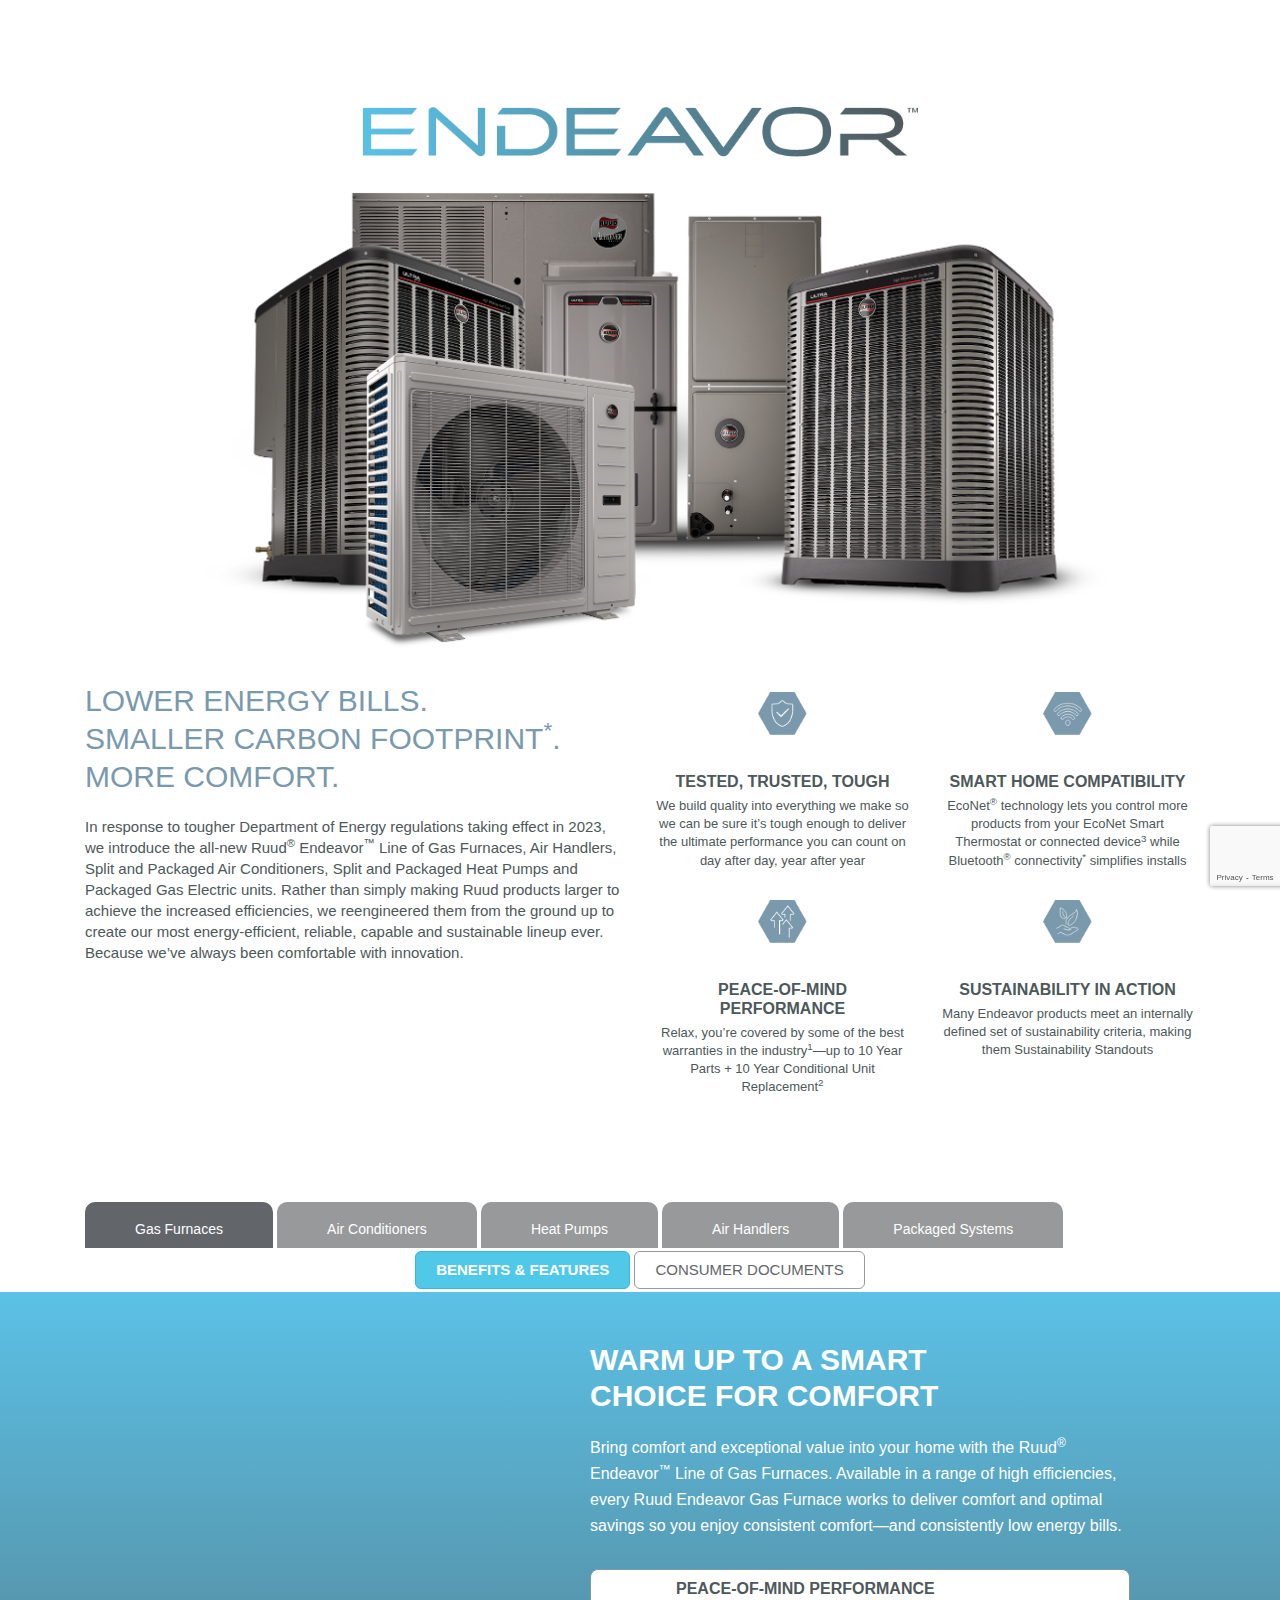
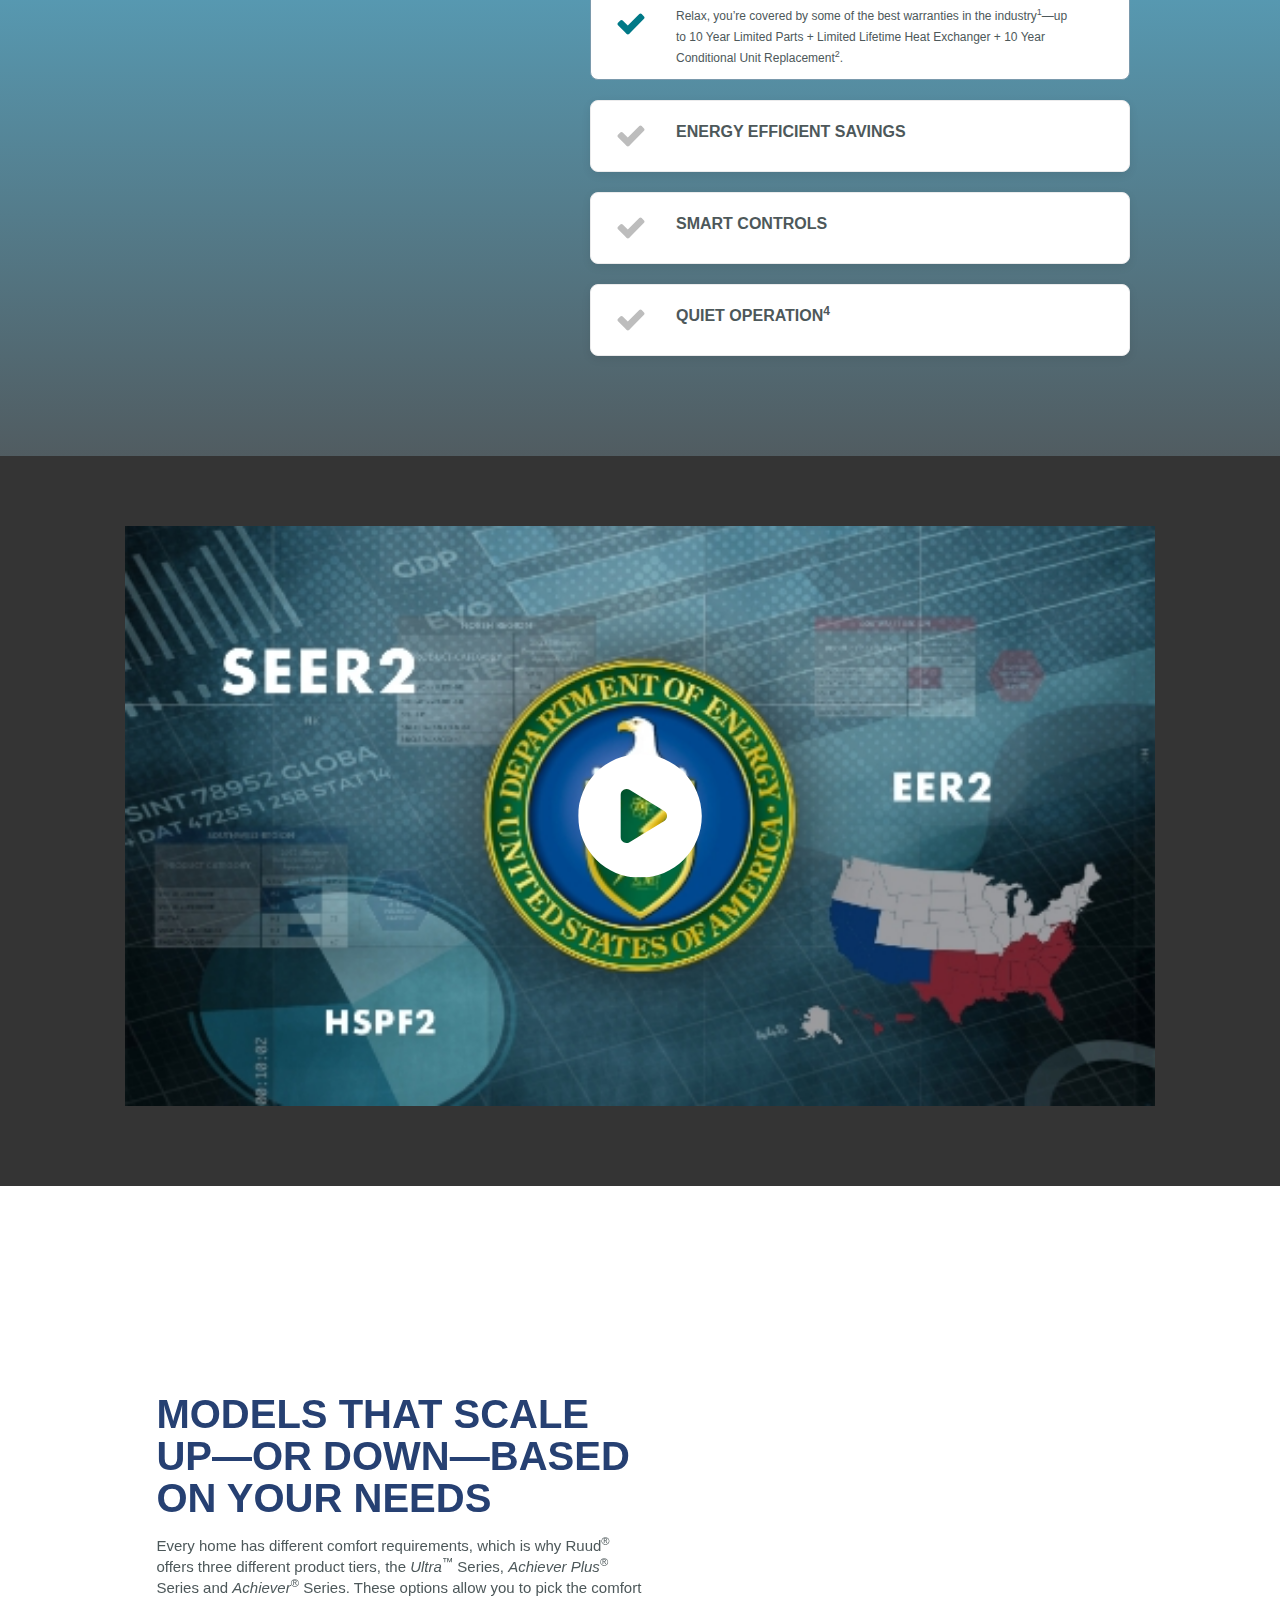
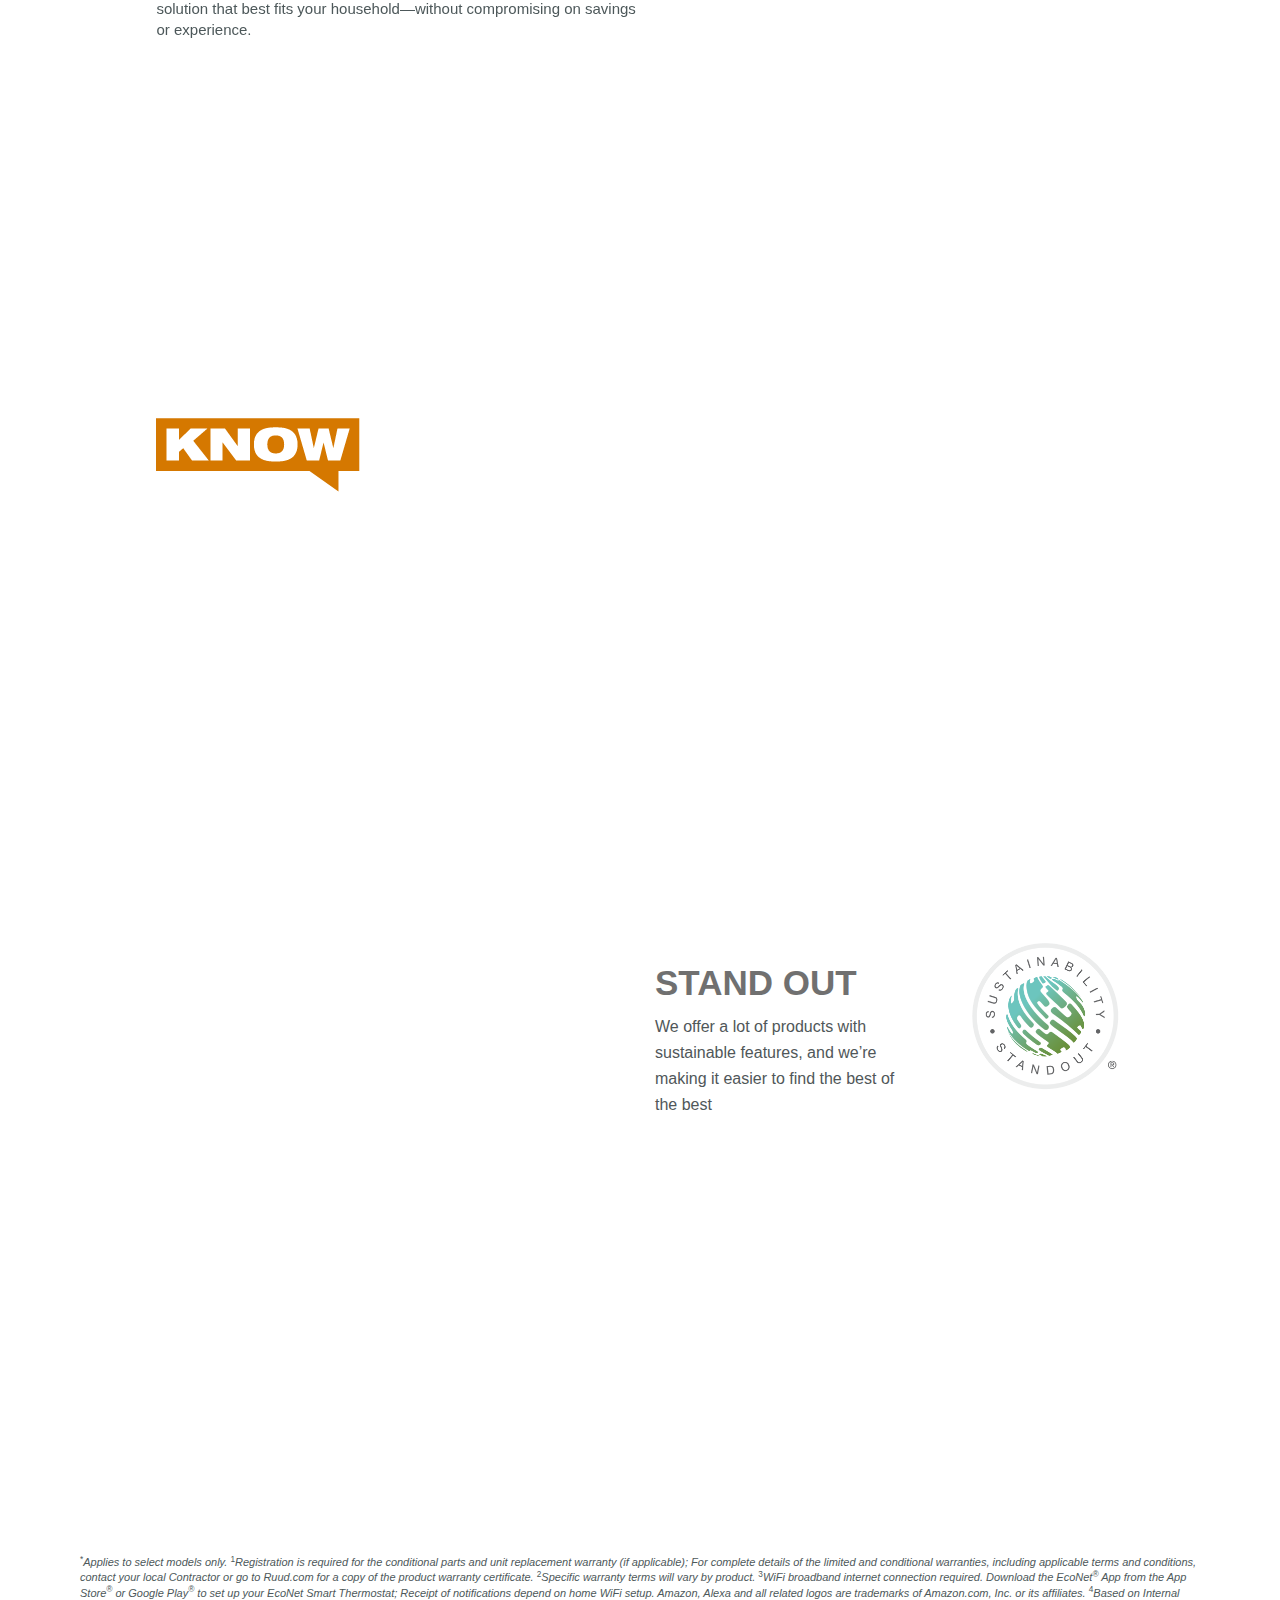
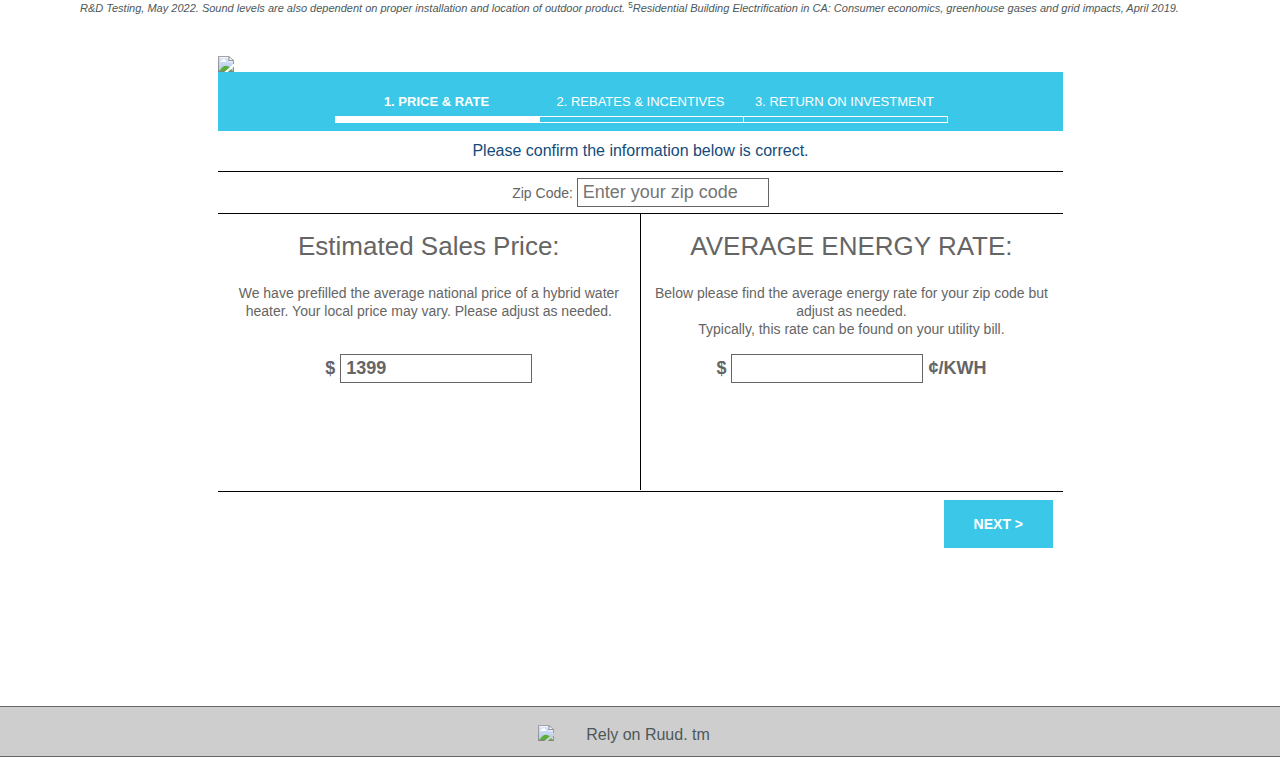
==== commit 874662f4: "adding links" ====
--- a/index.html
+++ b/index.html
@@ -1,15 +1,15 @@
 <!DOCTYPE html>
 <html class="js svgclippaths webp webp-alpha webp-animation webp-lossless" lang="en-US"><head><meta http-equiv="Content-Type" content="text/html; charset=UTF-8"><meta http-equiv="origin-trial" content="[base64]">
 
-<!--<link rel="dns-prefetch" href="https://media.rheem.com/">
-<link rel="dns-prefetch" href="https://media.ruud.com/">-->
+<link rel="dns-prefetch" href="https://media.rheem.com/">
+<link rel="dns-prefetch" href="https://media.ruud.com/">
 <link rel="stylesheet" id="wp-block-library-css" href="./Endeavor - Ruud_files/style.min.css" type="text/css" media="all">
 
 <link rel="stylesheet" id="contact-form-7-css" href="./Endeavor - Ruud_files/styles.css" type="text/css" media="all">
 <link rel="stylesheet" id="cf7_linkedlist-css" href="./Endeavor - Ruud_files/cf7-linkedlist.css" type="text/css" media="all">
 
-<!--<link rel="stylesheet" id="ua-styles-css" href="./Endeavor - Ruud_files/ua-styles.css" type="text/css" media="all">-->
-<!--<link rel="stylesheet" id="bootstrap-css" href="./Endeavor - Ruud_files/bootstrap.min.css" type="text/css" media="all">-->
+<link rel="stylesheet" id="ua-styles-css" href="./Endeavor - Ruud_files/ua-styles.css" type="text/css" media="all">
+<link rel="stylesheet" id="bootstrap-css" href="./Endeavor - Ruud_files/bootstrap.min.css" type="text/css" media="all">
 <link rel="stylesheet" id="base-style-css" href="./Endeavor - Ruud_files/style(1).min.css" type="text/css" media="all">
 <link rel="stylesheet" id="font-awesome-css" href="./Endeavor - Ruud_files/font-awesome.min.css" type="text/css" media="all">
 <link rel="stylesheet" id="base-theme-css" href="./Endeavor - Ruud_files/theme.css" type="text/css" media="all">
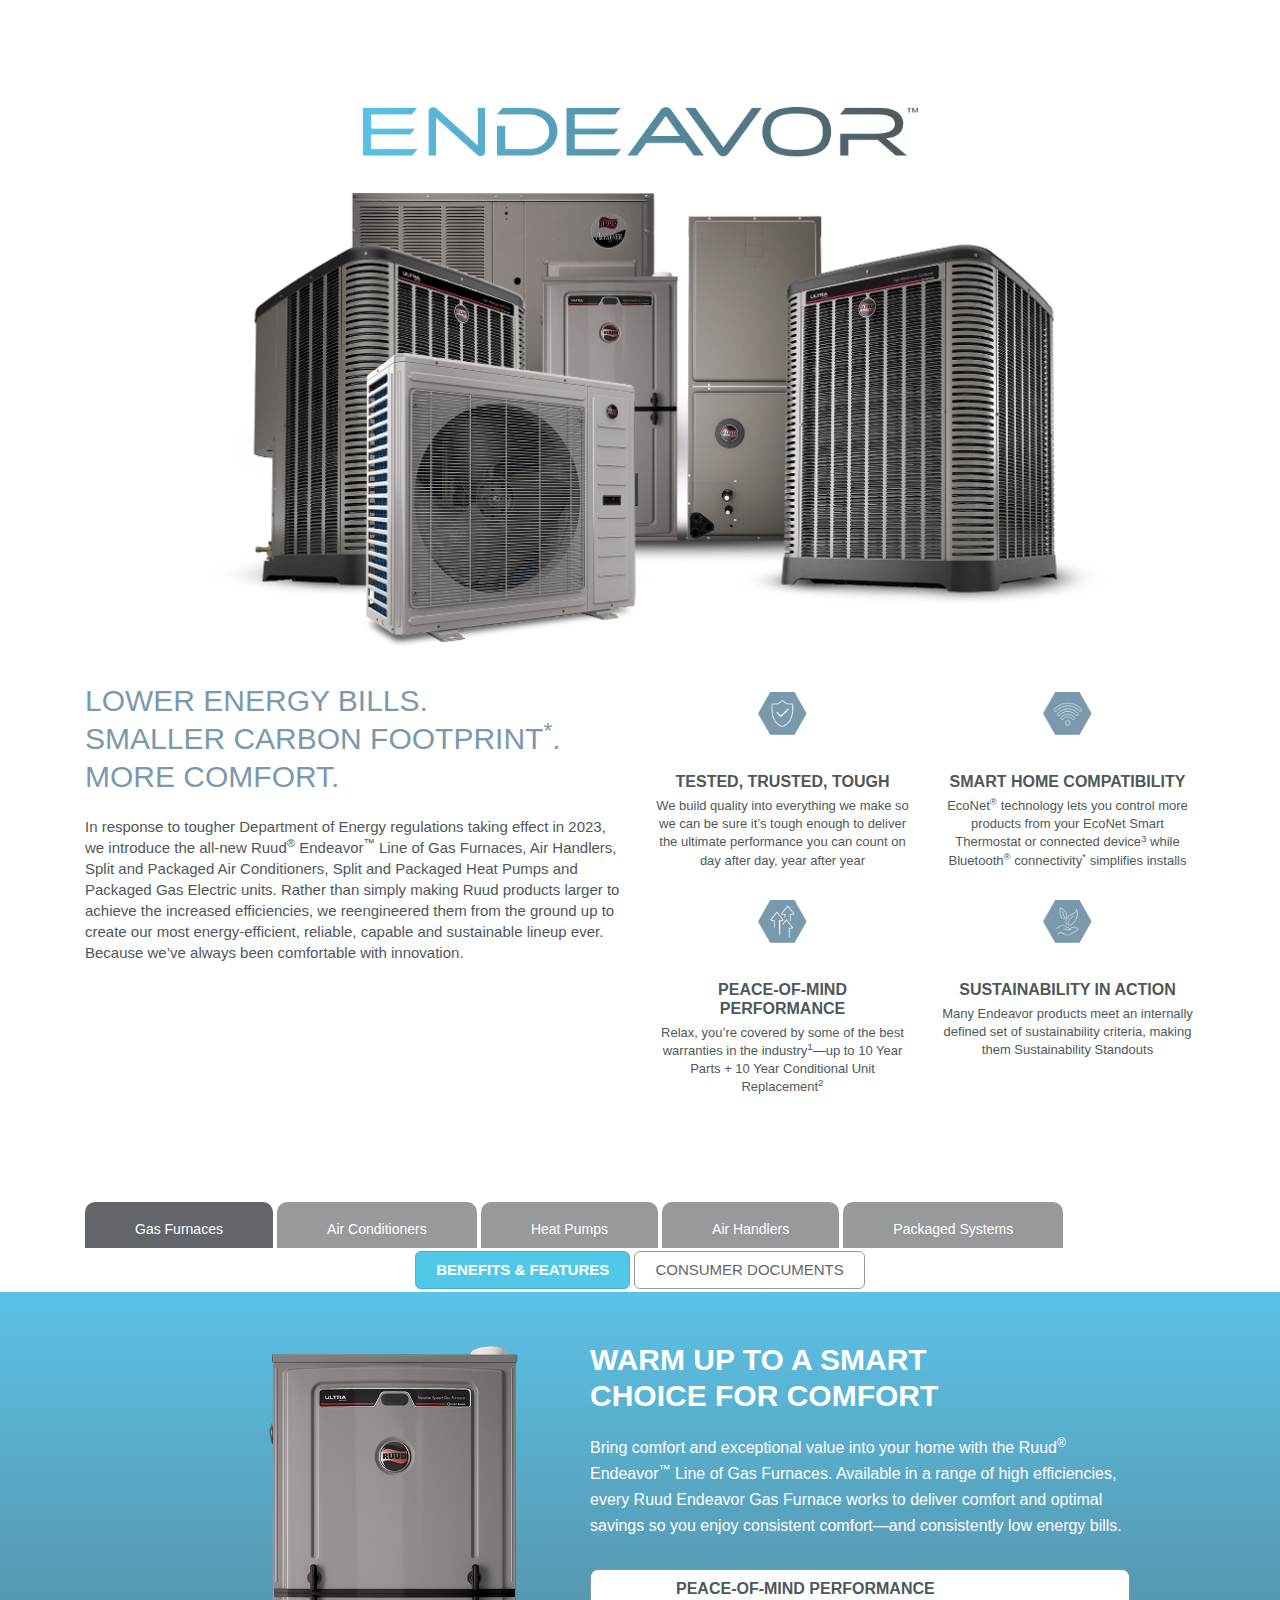
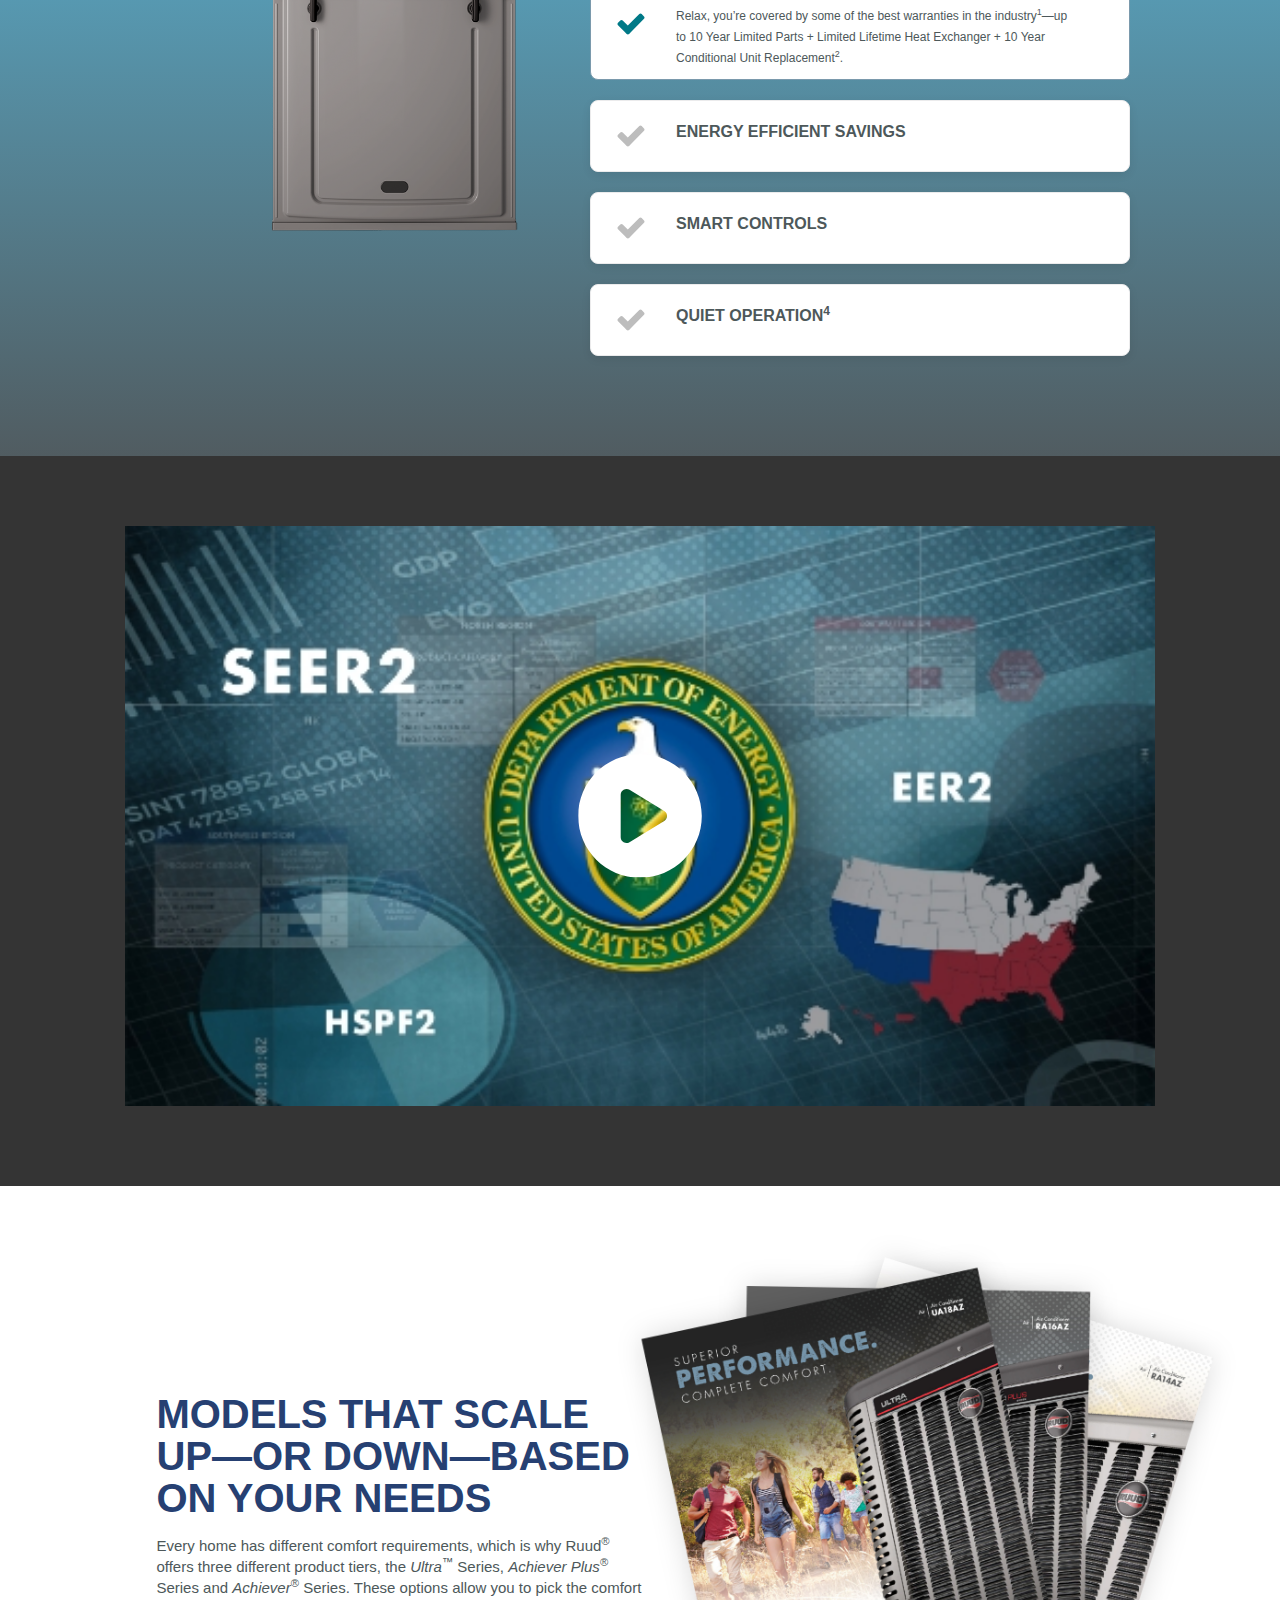
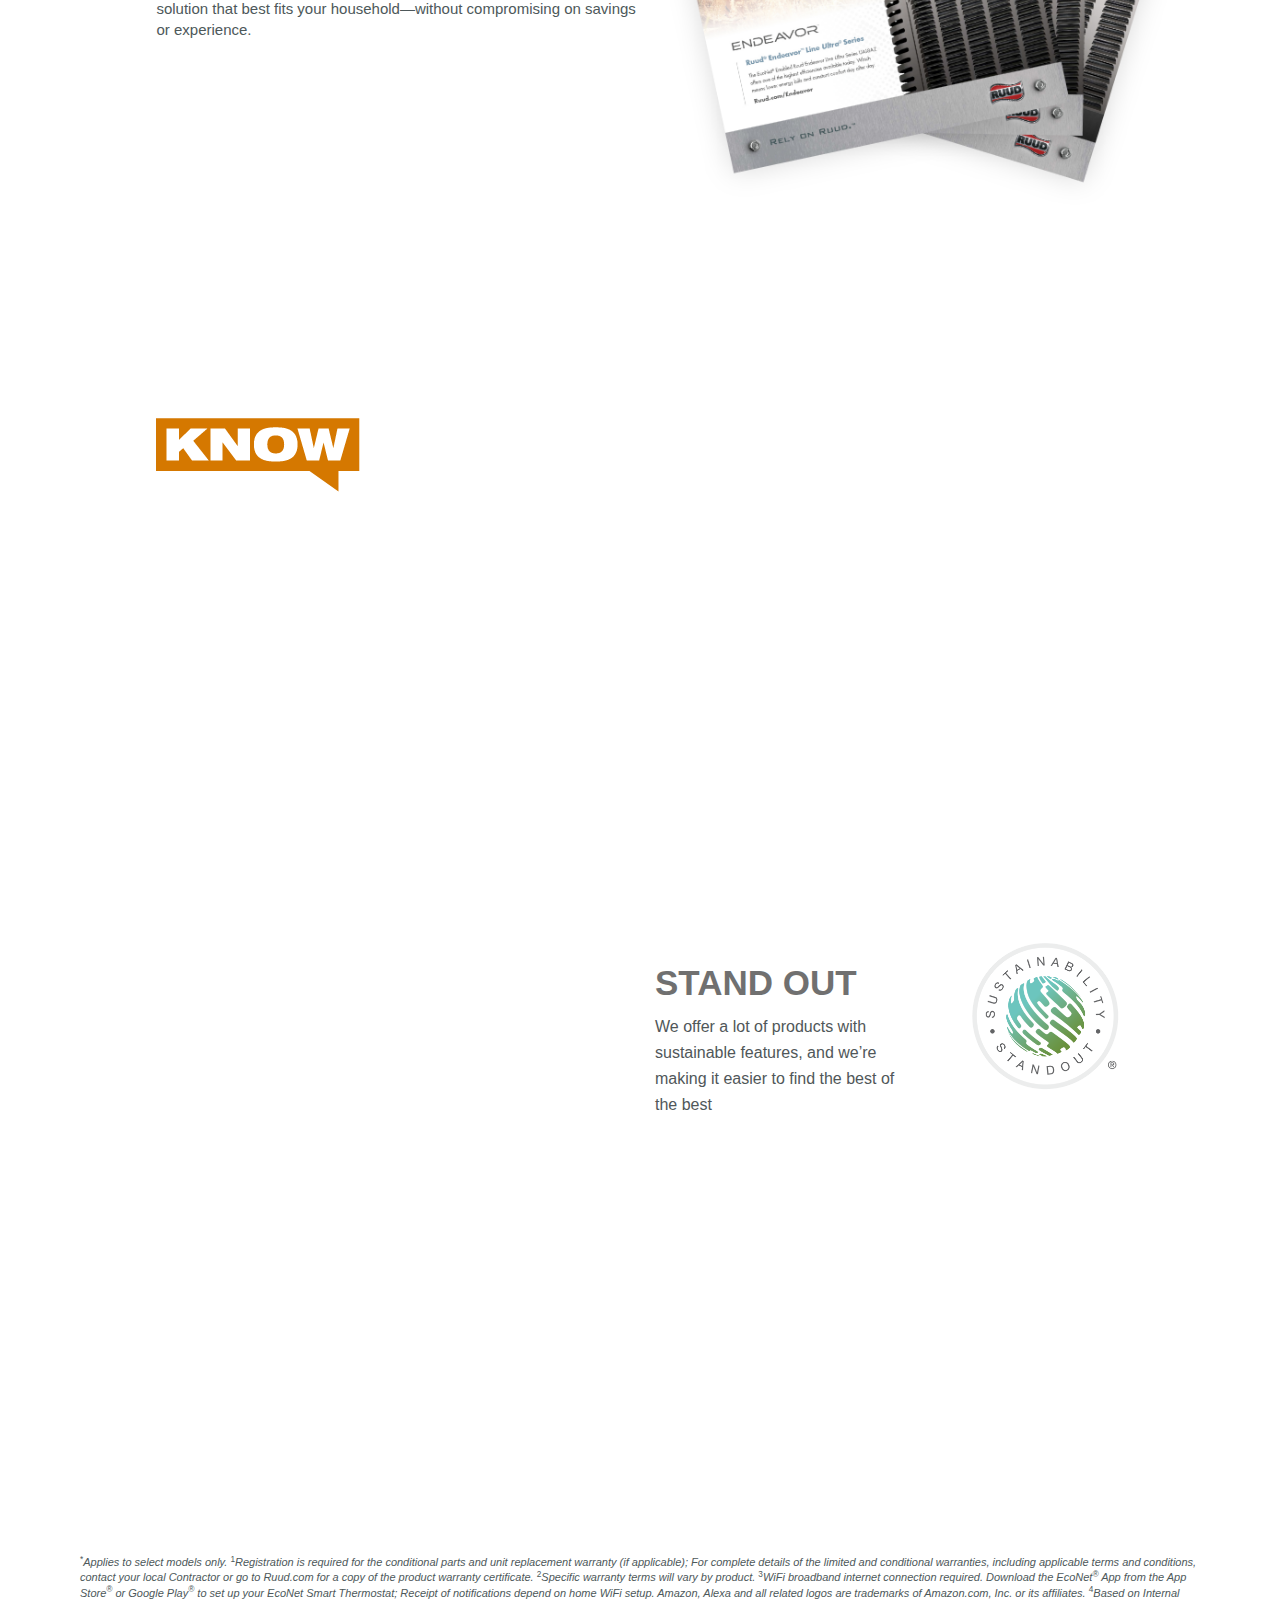
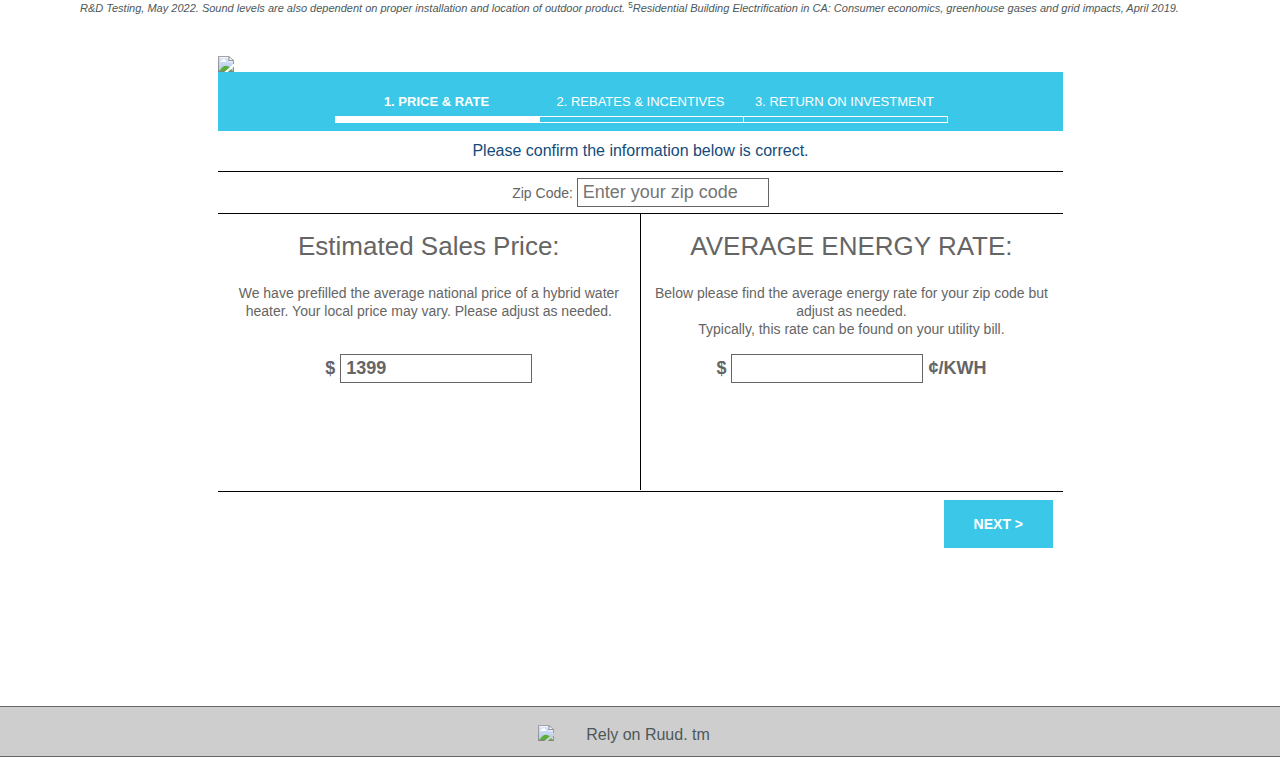
==== commit 88670fa5: "removing older styles" ====
--- a/index.html
+++ b/index.html
@@ -3575,182 +3575,5 @@
 
 </script>
 -->
-
-
-
-
-<style>	.col-xs-15{  width:20%;  }</style>
-  <style>
-      .rmc-cookies-container {
-          position: fixed;
-          z-index: 200000;
-          left: 0;
-          right: 0;
-          bottom: 0;
-          width: 100%;
-          display: none;
-      }
-
-      .rmc-cookies {
-          margin: 1rem auto 0 auto;
-          background-color: rgba(252, 252, 252, .96);
-          padding: 0.8rem 1.6rem 5.25rem 1.6rem;
-          border-top: 4px solid #777;
-          height: 100%;
-      }
-
-      .rmc-cookies p {
-          font-size: 12px;
-          margin-bottom: 10px;
-          text-align: center;
-          color: #000;
-      }
-
-      .rmc-cookies .rmc-cookies-left,
-      .rmc-cookies .rmc-cookies-right {
-          width: 100%;
-          display: block;
-          text-align: center;
-          vertical-align: top;
-      }
-
-      .rmc-cookies .btn-primary {
-          display: inline-block;
-          color: #4d4d4d;
-          background-color: #ccc;
-          background: #ccc;
-          border-color: #4d4d4d;
-          cursor: pointer;
-          opacity: .6;
-          font-weight: bold;
-          vertical-align: top;
-          text-transform: uppercase;
-          font-size: 13px;
-          line-height: normal;
-          min-width: 140px;
-          margin: 0 auto;
-          padding: 8px;
-          transition: opacity .3s ease-in-out 0s;
-          text-align: center !important;
-      }
-
-      .rmc-cookies .btn-primary:hover {
-          opacity: 1;
-          text-decoration: none;
-      }
-
-      .rmc-cookies .btn-decline {
-          color: #fff;
-          border: 2px solid #333;
-          background: #333;
-          border-radius: 6px;
-          box-shadow: none !important;
-          padding: 0px 15px;
-          min-width: 111px;
-          text-transform: uppercase;
-          font-size: 13px;
-          font-family: "RheemSansBold", Helvetica, Arial, sans-serif;
-          height: 33px;
-          line-height: 33px;
-          -webkit-transition: all 300ms ease;
-          -moz-transition: all 300ms ease;
-          -o-transition: all 300ms ease;
-          transition: all 300ms ease;
-          cursor: pointer;
-      }
-
-      .rmc-cookies .btn-decline:hover {
-          color: #000;
-          border: 2px solid #000;
-          background-color: #fff;
-      }
-
-      #bs-chatbot-widget-container__21E7F {
-          z-index: 100000 !important;
-      }
-
-      @media only screen and (min-width: 750px) {
-          .rmc-cookies {
-              padding: .8rem 1.6rem 2.25rem .8rem;
-          }
-
-          .rmc-cookies .rmc-cookies-left,
-          .rmc-cookies .rmc-cookies-right {
-              display: inline-block;
-          }
-
-          .rmc-cookies .rmc-cookies-left {
-              width: 73%;
-              text-align: left;
-              margin-right: 1%;
-          }
-
-          .rmc-cookies .rmc-cookies-right {
-              width: 25%;
-              text-align: center;
-          }
-
-          /*.rmc-cookies .rmc-cookies-right .btn {
-              margin-top: 10px;
-          }*/
-          .rmc-cookies p {
-              text-align: left;
-              margin-bottom: 0;
-          }
-      }
-
-      @media only screen and (min-width: 990px) {
-          .rmc-cookies .rmc-cookies-left {
-              width: 83%;
-          }
-
-          .rmc-cookies .rmc-cookies-right {
-              width: 15%;
-          }
-      }
-
-
-  </style>
-
-  <script>
-    const chatBotCssId = "chatbot-widget-css";
-    const cookieContainerId = "rmc-cookies-container";
-
-    function getCookie(name) {
-      let matches = document.cookie.match(new RegExp(
-        "(?:^|; )" + name.replace(/([\.$?*|{}\(\)\[\]\\\/\+^])/g, "\\$1") + "=([^;]*)"
-      ));
-      return matches ? decodeURIComponent(matches[1]) : undefined;
-    }
-
-    function acknowledgeCookie() {
-      const CookieDate = new Date;
-      CookieDate.setFullYear(CookieDate.getFullYear() + 1);
-      document.cookie = "acknowledgedCookies=true;path=/;expires=" + CookieDate.toUTCString() + ";";
-      document.getElementById(cookieContainerId).style.display = "none";
-      document.getElementById(chatBotCssId).remove();
-    }
-
-    function hideChatBotWidget() {
-      const css = "#bs-chatbot-widget-container__21E7F { display: none!important; }";
-      const head = document.head || document.getElementsByTagName("head")[0];
-      const style = document.createElement("style");
-      style.id = chatBotCssId;
-      style.type = "text/css";
-      head.appendChild(style);
-      style.appendChild(document.createTextNode(css));
-    }
-
-    document.addEventListener("DOMContentLoaded", function() {
-      if (!getCookie("acknowledgedCookies")) {
-        hideChatBotWidget();
-        setTimeout(function() {
-          document.getElementById(cookieContainerId).style.display = "block";
-        }, 2000);
-      }
-    });
-  </script>
-
-
-
-<iframe name="__tcfapiLocator" style="width: 0px; height: 0px; border: 0px; padding: 0px; visibility: hidden; position: absolute; margin: 0px 0px 0px -1000px;" src="./Endeavor - Ruud_files/saved_resource(1).html"></iframe><iframe id="adroll_slg" src="./Endeavor - Ruud_files/iframe_content.html" frameborder="0" marginwidth="0" marginheight="0" allow="join-ad-interest-group" style="position: absolute; width: 0px; height: 0px; border: 0px; padding: 0px; margin: 0px 0px 0px -1000px;"></iframe><div><div class="grecaptcha-badge" data-style="bottomright" style="width: 256px; height: 60px; display: block; transition: right 0.3s ease 0s; position: fixed; bottom: 14px; right: -186px; box-shadow: gray 0px 0px 5px; border-radius: 2px; overflow: hidden;"><div class="grecaptcha-logo"><iframe title="reCAPTCHA" width="256" height="60" role="presentation" name="a-5bodl0ws5c8e" frameborder="0" scrolling="no" sandbox="allow-forms allow-popups allow-same-origin allow-scripts allow-top-navigation allow-modals allow-popups-to-escape-sandbox allow-storage-access-by-user-activation" src="./Endeavor - Ruud_files/anchor.html"></iframe></div><div class="grecaptcha-error"></div><textarea id="g-recaptcha-response-100000" name="g-recaptcha-response" class="g-recaptcha-response" style="width: 250px; height: 40px; border: 1px solid rgb(193, 193, 193); margin: 10px 25px; padding: 0px; resize: none; display: none;"></textarea></div><iframe style="display: none;" src="./Endeavor - Ruud_files/saved_resource(2).html"></iframe></div><iframe id="universal_pixel_ij25hzj" height="0" width="0" style="display:none;" src="./Endeavor - Ruud_files/up.html" title="TTD Universal Pixel"></iframe></body><plasmo-csui id="aitdk-csui"><template shadowrootmode="open"><style>*,:before,:after{box-sizing:border-box;border:0 solid #e5e7eb}:before,:after{--tw-content:""}html{-webkit-text-size-adjust:100%;tab-size:4;font-feature-settings:normal;font-variation-settings:normal;font-family:ui-sans-serif,system-ui,-apple-system,BlinkMacSystemFont,Segoe UI,Roboto,Helvetica Neue,Arial,Noto Sans,sans-serif,Apple Color Emoji,Segoe UI Emoji,Segoe UI Symbol,Noto Color Emoji;line-height:1.5}body{line-height:inherit;margin:0}hr{color:inherit;border-top-width:1px;height:0}abbr:where([title]){text-decoration:underline dotted}h1,h2,h3,h4,h5,h6{font-size:inherit;font-weight:inherit}a{color:inherit;text-decoration:inherit}b,strong{font-weight:bolder}code,kbd,samp,pre{font-family:ui-monospace,SFMono-Regular,Menlo,Monaco,Consolas,Liberation Mono,Courier New,monospace;font-size:1em}small{font-size:80%}sub,sup{vertical-align:baseline;font-size:75%;line-height:0;position:relative}sub{bottom:-.25em}sup{top:-.5em}table{text-indent:0;border-color:inherit;border-collapse:collapse}button,input,optgroup,select,textarea{font-feature-settings:inherit;font-variation-settings:inherit;font-family:inherit;font-size:100%;font-weight:inherit;line-height:inherit;color:inherit;margin:0;padding:0}button,select{text-transform:none}button,[type=button],[type=reset],[type=submit]{-webkit-appearance:button;background-color:#0000;background-image:none}:-moz-focusring{outline:auto}:-moz-ui-invalid{box-shadow:none}progress{vertical-align:baseline}::-webkit-inner-spin-button{height:auto}::-webkit-outer-spin-button{height:auto}[type=search]{-webkit-appearance:textfield;outline-offset:-2px}::-webkit-search-decoration{-webkit-appearance:none}::-webkit-file-upload-button{-webkit-appearance:button;font:inherit}summary{display:list-item}blockquote,dl,dd,h1,h2,h3,h4,h5,h6,hr,figure,p,pre{margin:0}fieldset{margin:0;padding:0}legend{padding:0}ol,ul,menu{margin:0;padding:0;list-style:none}dialog{padding:0}textarea{resize:vertical}input::placeholder,textarea::placeholder{opacity:1;color:#9ca3af}button,[role=button]{cursor:pointer}:disabled{cursor:default}img,svg,video,canvas,audio,iframe,embed,object{vertical-align:middle;display:block}img,video{max-width:100%;height:auto}[hidden]{display:none}:host,:root{--background:0 0% 100%;--foreground:224 71.4% 4.1%;--card:0 0% 100%;--card-foreground:224 71.4% 4.1%;--popover:0 0% 100%;--popover-foreground:224 71.4% 4.1%;--primary:262.1 83.3% 57.8%;--primary-foreground:210 20% 98%;--secondary:220 14.3% 95.9%;--secondary-foreground:220.9 39.3% 11%;--muted:220 14.3% 95.9%;--muted-foreground:220 8.9% 46.1%;--accent:220 14.3% 95.9%;--accent-foreground:220.9 39.3% 11%;--destructive:0 84.2% 60.2%;--destructive-foreground:210 20% 98%;--border:220 13% 91%;--input:220 13% 91%;--ring:262.1 83.3% 57.8%;--radius:4.2px;z-index:2147483647}*{border-color:hsl(var(--border))}html{font-size:14px}body{background-color:hsl(var(--background));color:hsl(var(--foreground));font-feature-settings:"rlig" 1,"calt" 1;font-size:14px}*,:before,:after,::backdrop{--tw-border-spacing-x:0;--tw-border-spacing-y:0;--tw-translate-x:0;--tw-translate-y:0;--tw-rotate:0;--tw-skew-x:0;--tw-skew-y:0;--tw-scale-x:1;--tw-scale-y:1;--tw-pan-x: ;--tw-pan-y: ;--tw-pinch-zoom: ;--tw-scroll-snap-strictness:proximity;--tw-gradient-from-position: ;--tw-gradient-via-position: ;--tw-gradient-to-position: ;--tw-ordinal: ;--tw-slashed-zero: ;--tw-numeric-figure: ;--tw-numeric-spacing: ;--tw-numeric-fraction: ;--tw-ring-inset: ;--tw-ring-offset-width:0px;--tw-ring-offset-color:#fff;--tw-ring-color:#3b82f680;--tw-ring-offset-shadow:0 0 #0000;--tw-ring-shadow:0 0 #0000;--tw-shadow:0 0 #0000;--tw-shadow-colored:0 0 #0000;--tw-blur: ;--tw-brightness: ;--tw-contrast: ;--tw-grayscale: ;--tw-hue-rotate: ;--tw-invert: ;--tw-saturate: ;--tw-sepia: ;--tw-drop-shadow: ;--tw-backdrop-blur: ;--tw-backdrop-brightness: ;--tw-backdrop-contrast: ;--tw-backdrop-grayscale: ;--tw-backdrop-hue-rotate: ;--tw-backdrop-invert: ;--tw-backdrop-opacity: ;--tw-backdrop-saturate: ;--tw-backdrop-sepia: }.visible{visibility:visible}.fixed{position:fixed}.absolute{position:absolute}.bottom-0{bottom:0}.left-1\/2{left:50%}.right-0{right:0}.top-0{top:0}.top-1\/2{top:50%}.-z-\[1\]{z-index:-1}.-ml-\[13px\]{margin-left:-13px}.-mt-\[13px\]{margin-top:-13px}.block{display:block}.flex{display:flex}.hidden{display:none}.h-full{height:100%}.w-\[420px\]{width:420px}.w-\[520px\]{width:520px}.w-full{width:100%}@keyframes spin{to{transform:rotate(360deg)}}.animate-spin{animation:1s linear infinite spin}.bg-\[\#fffbe6\]{--tw-bg-opacity:1;background-color:rgb(255 251 230/var(--tw-bg-opacity))}.bg-white{--tw-bg-opacity:1;background-color:rgb(255 255 255/var(--tw-bg-opacity))}.p-6{padding:21px}.text-\[14px\]{font-size:14px}.text-gray-400{--tw-text-opacity:1;color:rgb(156 163 175/var(--tw-text-opacity))}.text-gray-800{--tw-text-opacity:1;color:rgb(31 41 55/var(--tw-text-opacity))}.shadow-2xl{--tw-shadow:0 25px 50px -12px #00000040;--tw-shadow-colored:0 25px 50px -12px var(--tw-shadow-color);box-shadow:var(--tw-ring-offset-shadow,0 0 #0000),var(--tw-ring-shadow,0 0 #0000),var(--tw-shadow)}@keyframes enter{0%{opacity:var(--tw-enter-opacity,1);transform:translate3d(var(--tw-enter-translate-x,0),var(--tw-enter-translate-y,0),0)scale3d(var(--tw-enter-scale,1),var(--tw-enter-scale,1),var(--tw-enter-scale,1))rotate(var(--tw-enter-rotate,0))}}@keyframes exit{to{opacity:var(--tw-exit-opacity,1);transform:translate3d(var(--tw-exit-translate-x,0),var(--tw-exit-translate-y,0),0)scale3d(var(--tw-exit-scale,1),var(--tw-exit-scale,1),var(--tw-exit-scale,1))rotate(var(--tw-exit-rotate,0))}}</style><div id="plasmo-shadow-container" style="z-index: 2147483647; position: relative;"><div id="plasmo-inline" class="plasmo-csui-container" style="display: flex; position: relative; top: 0px; left: 0px;"><div class="aitdk-extension shadow-2xl flex fixed w-[520px] top-0 right-0 bottom-0 bg-white hidden"><svg xmlns="http://www.w3.org/2000/svg" width="26" height="26" viewBox="0 0 24 24" fill="none" stroke="currentColor" stroke-width="2" stroke-linecap="round" stroke-linejoin="round" class="lucide lucide-loader-circle animate-spin text-gray-400 absolute top-1/2 left-1/2 -ml-[13px] -mt-[13px] -z-[1]"><path d="M21 12a9 9 0 1 1-6.219-8.56"></path></svg><iframe id="aitdk-iframe" src="https://extension.aitdk.com/" class="w-full h-full" allow="clipboard-write" credentialless=""></iframe></div></div></div></template></plasmo-csui></html>+</body>
+</html>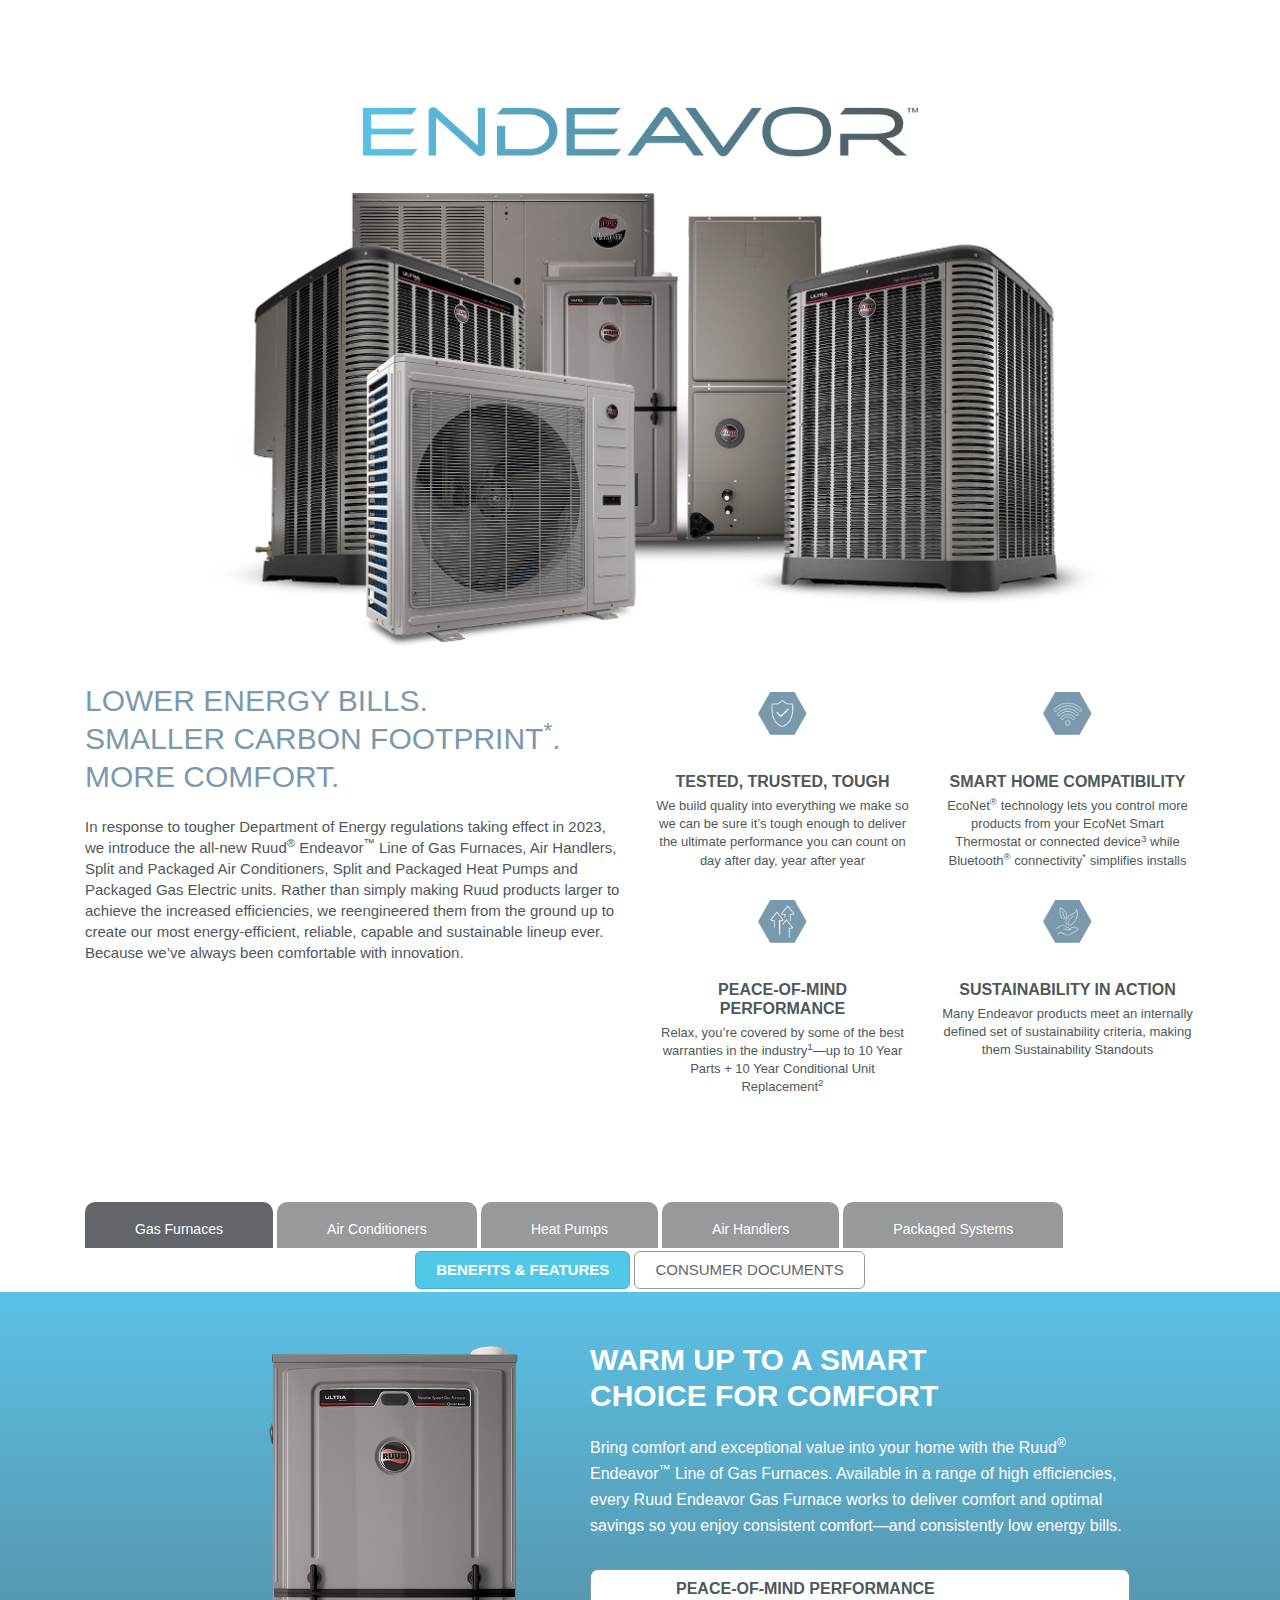
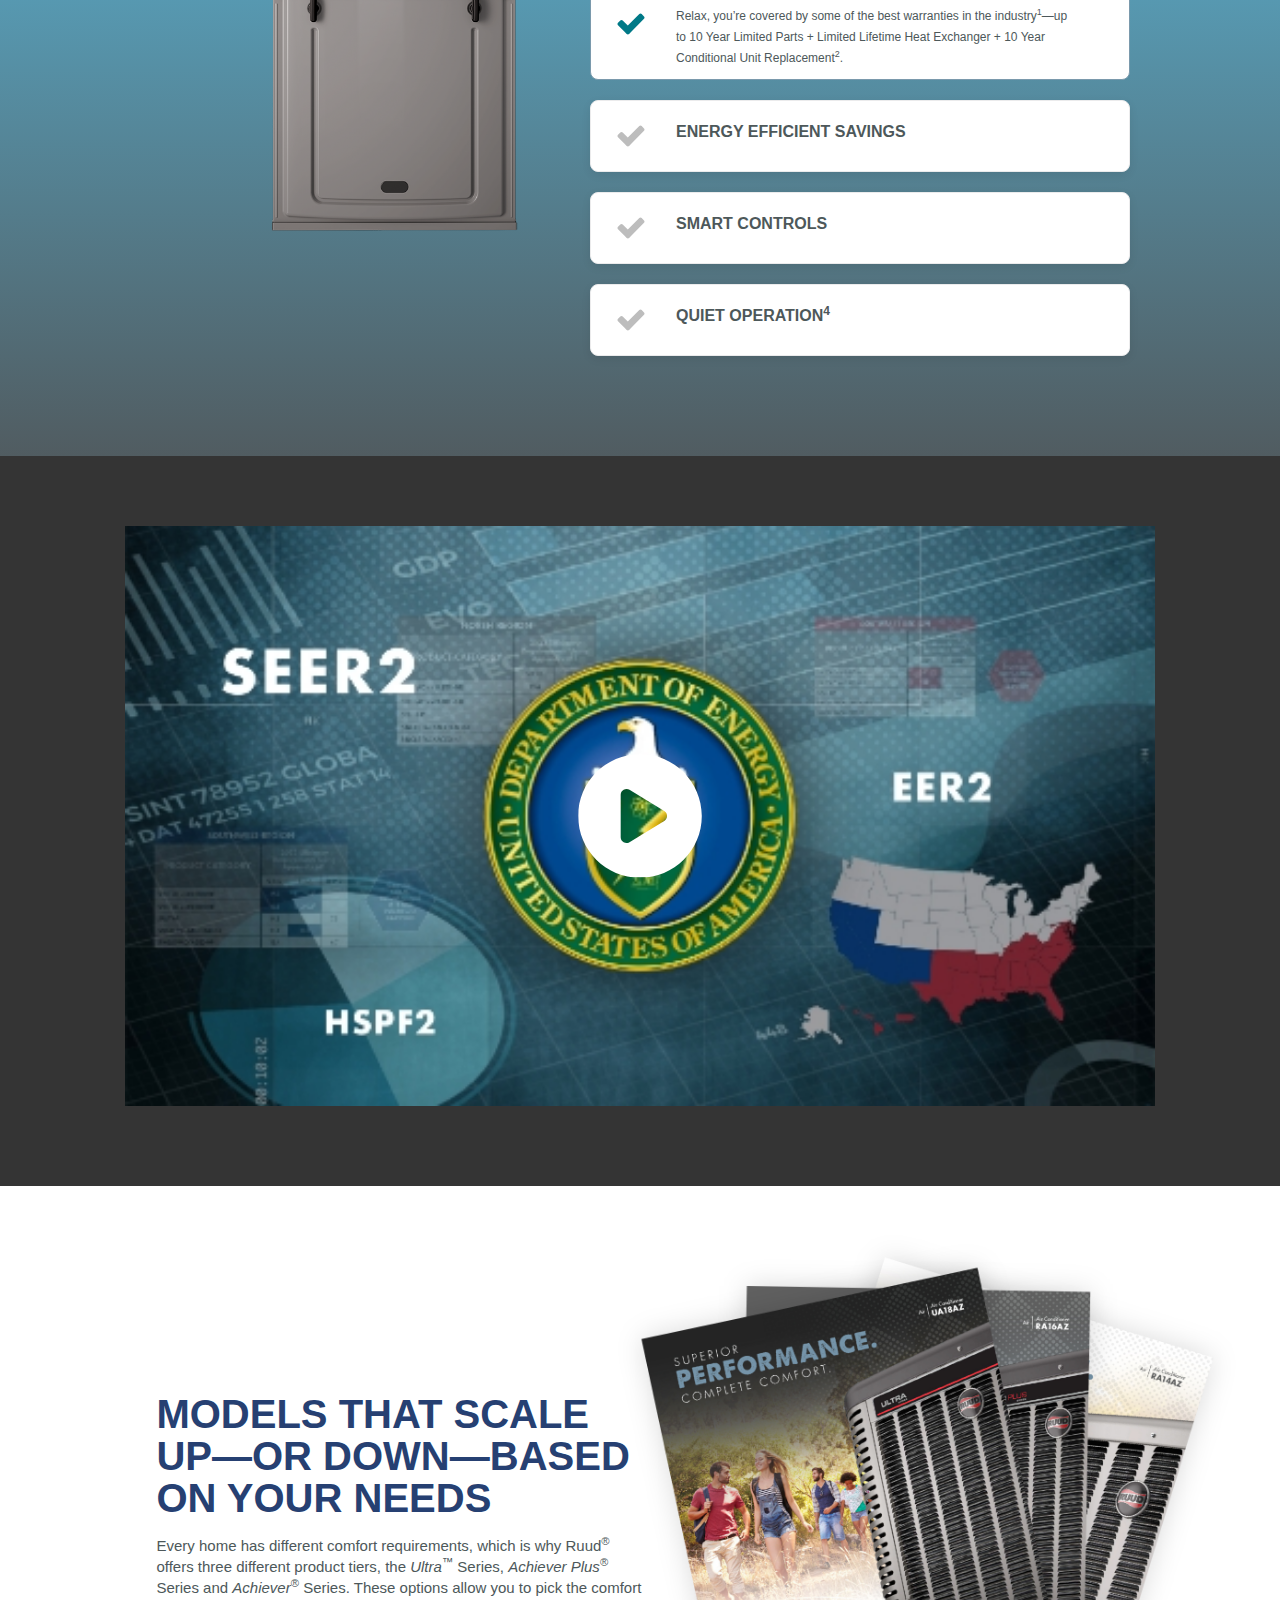
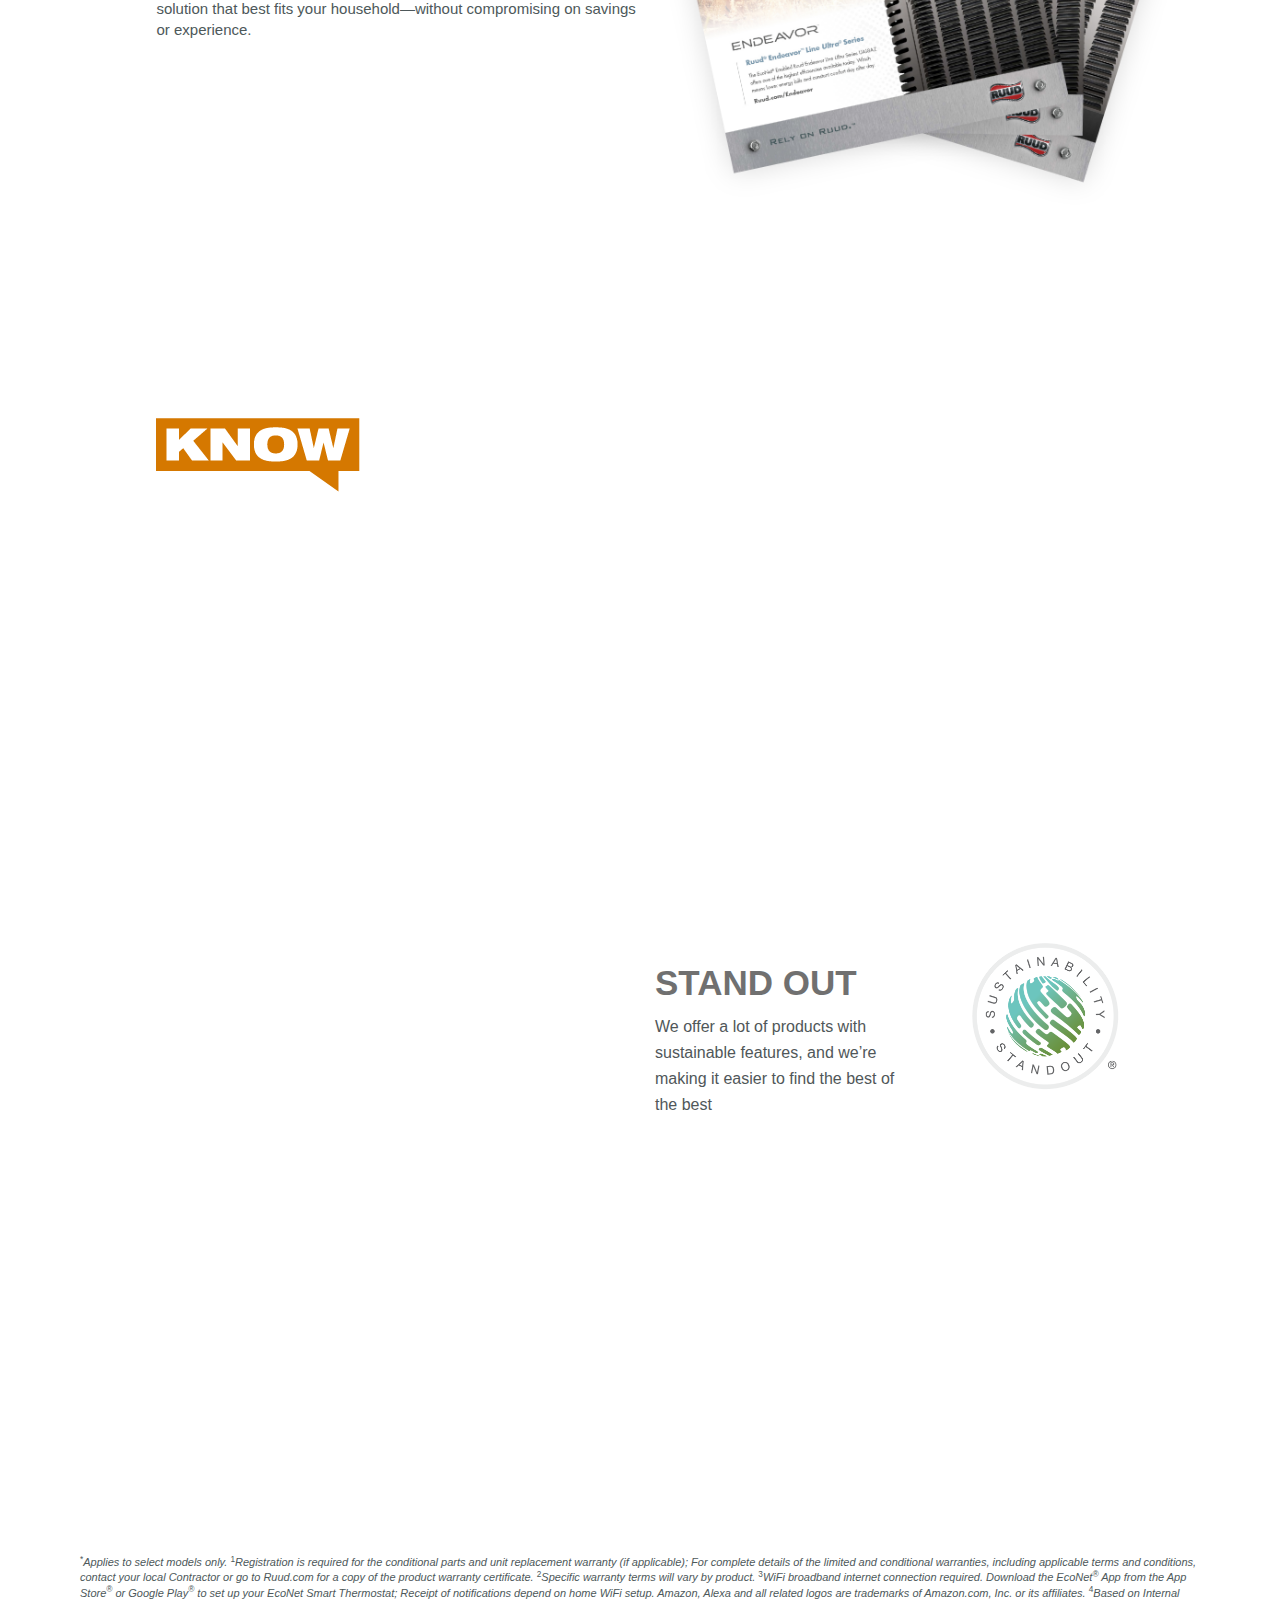
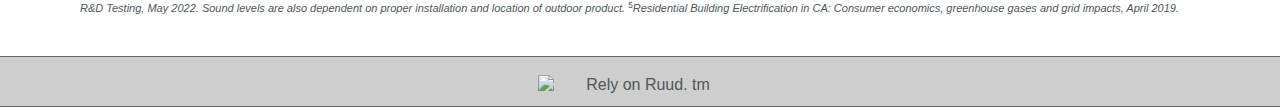
==== commit 043639c5: "removing calculator" ====
--- a/index.html
+++ b/index.html
@@ -3466,11 +3466,11 @@
        </div>
     </div>
 
-    <div class="calc" title="Calculator" style="margin: 0 auto">
+    <!--<div class="calc" title="Calculator" style="margin: 0 auto">
        <div class="pi-modal-contentarea">
           <iframe loading="lazy" width="845" height="700" src="./Endeavor - Ruud_files/index.html" scrolling="no"></iframe>
        </div>
-    </div>
+    </div> -->
 
     <div class="modalBackground2"></div>
  
